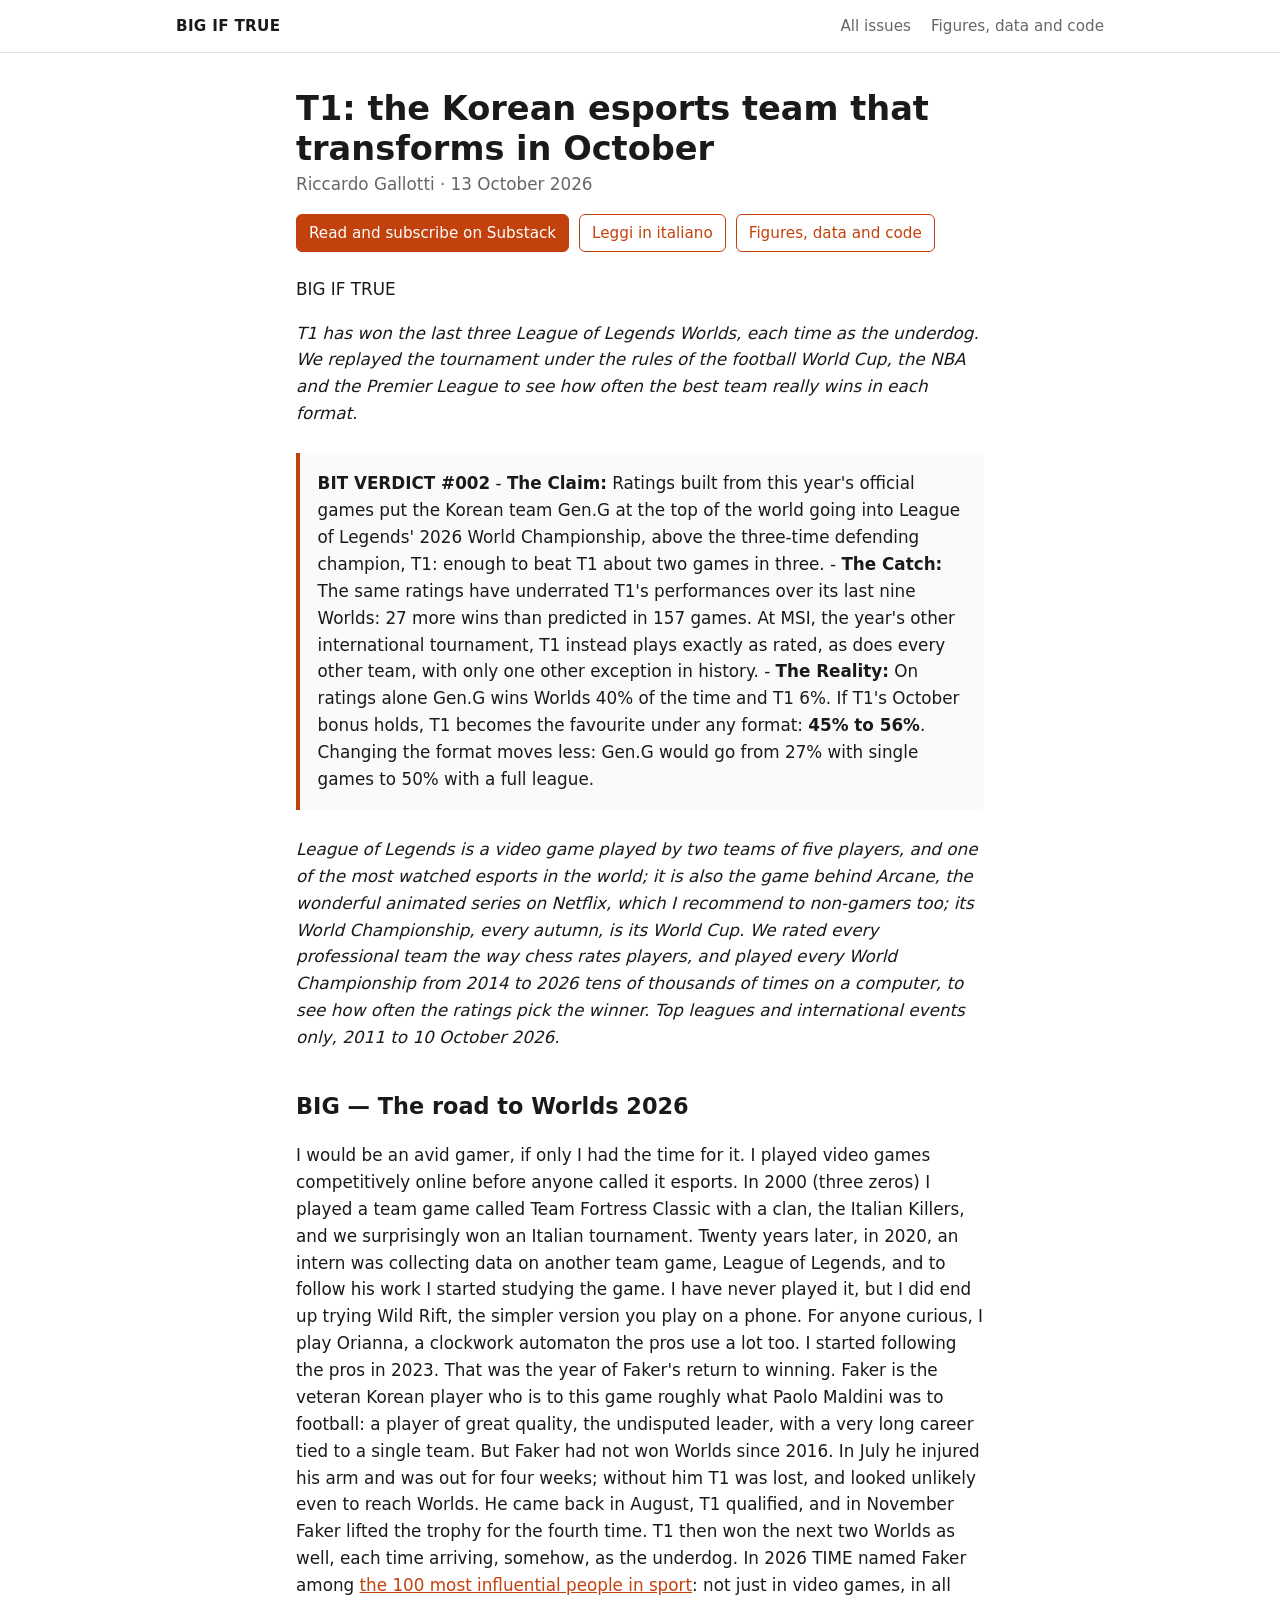
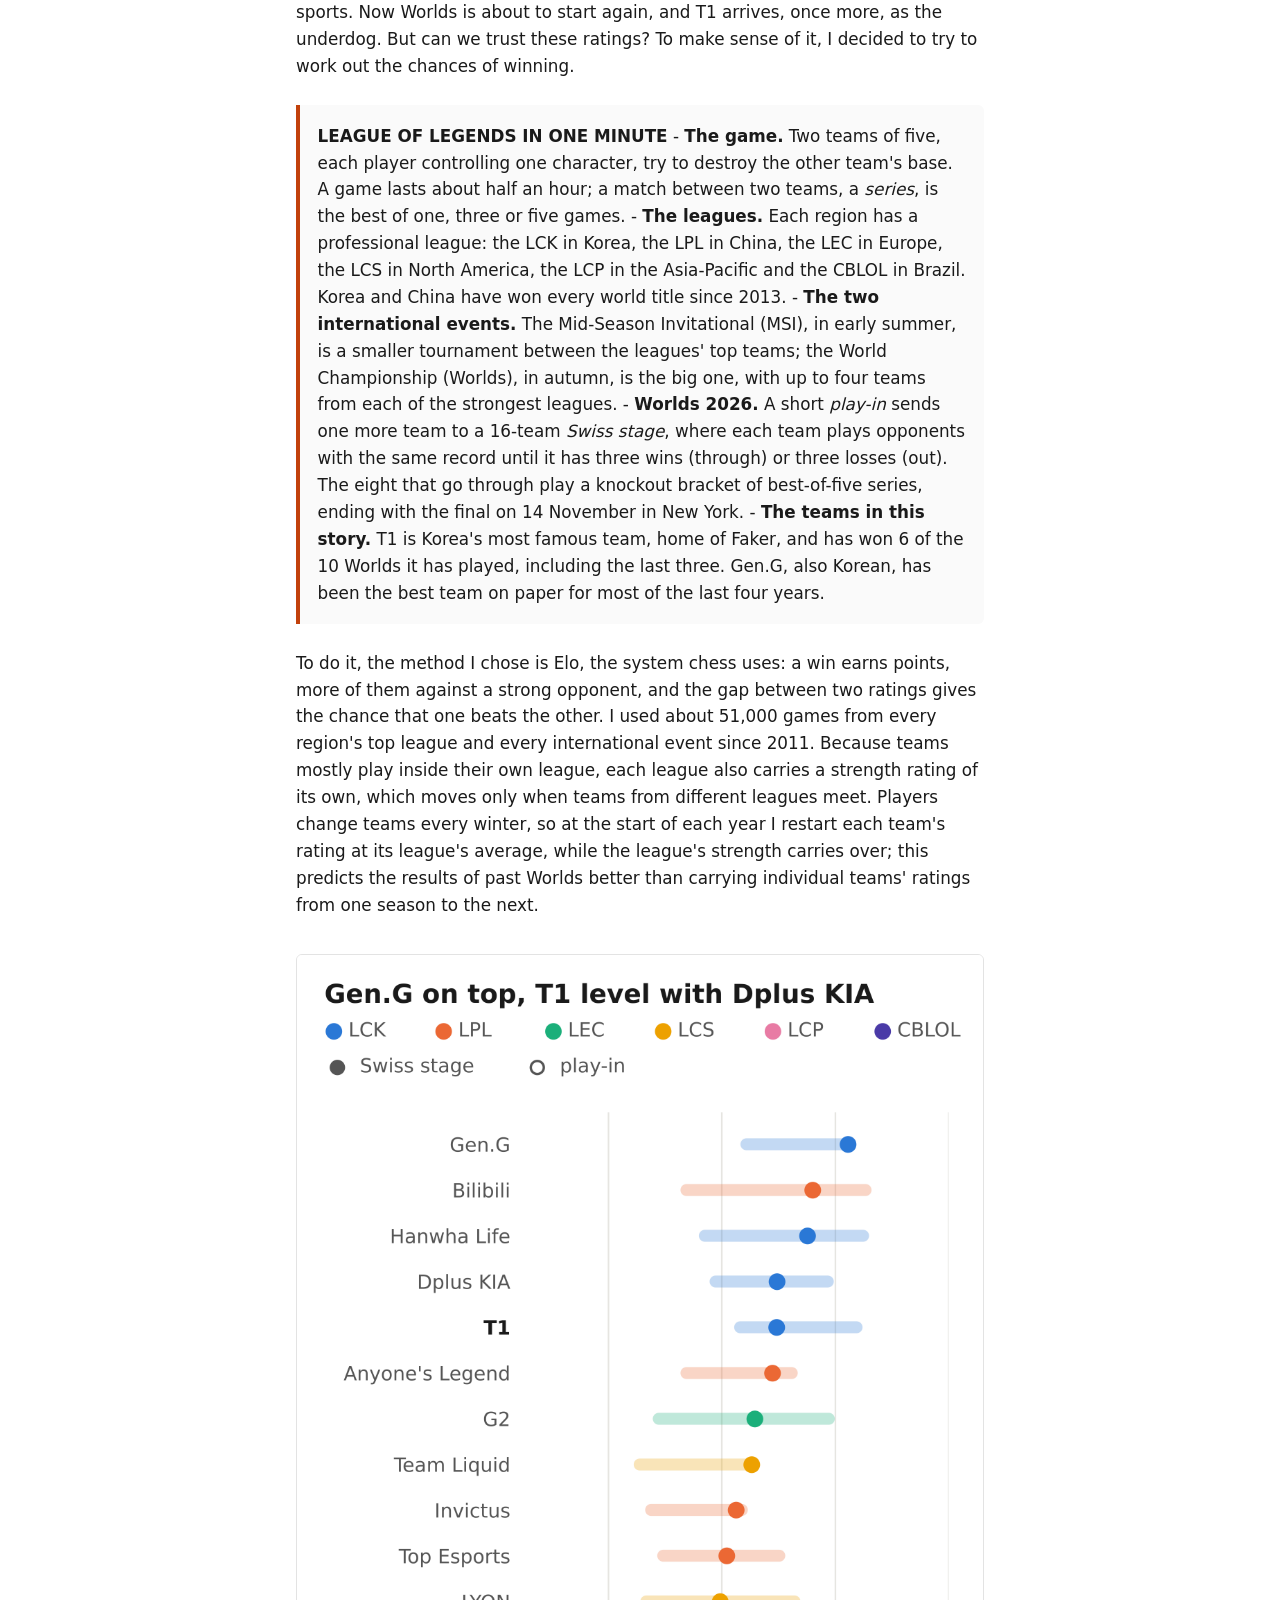
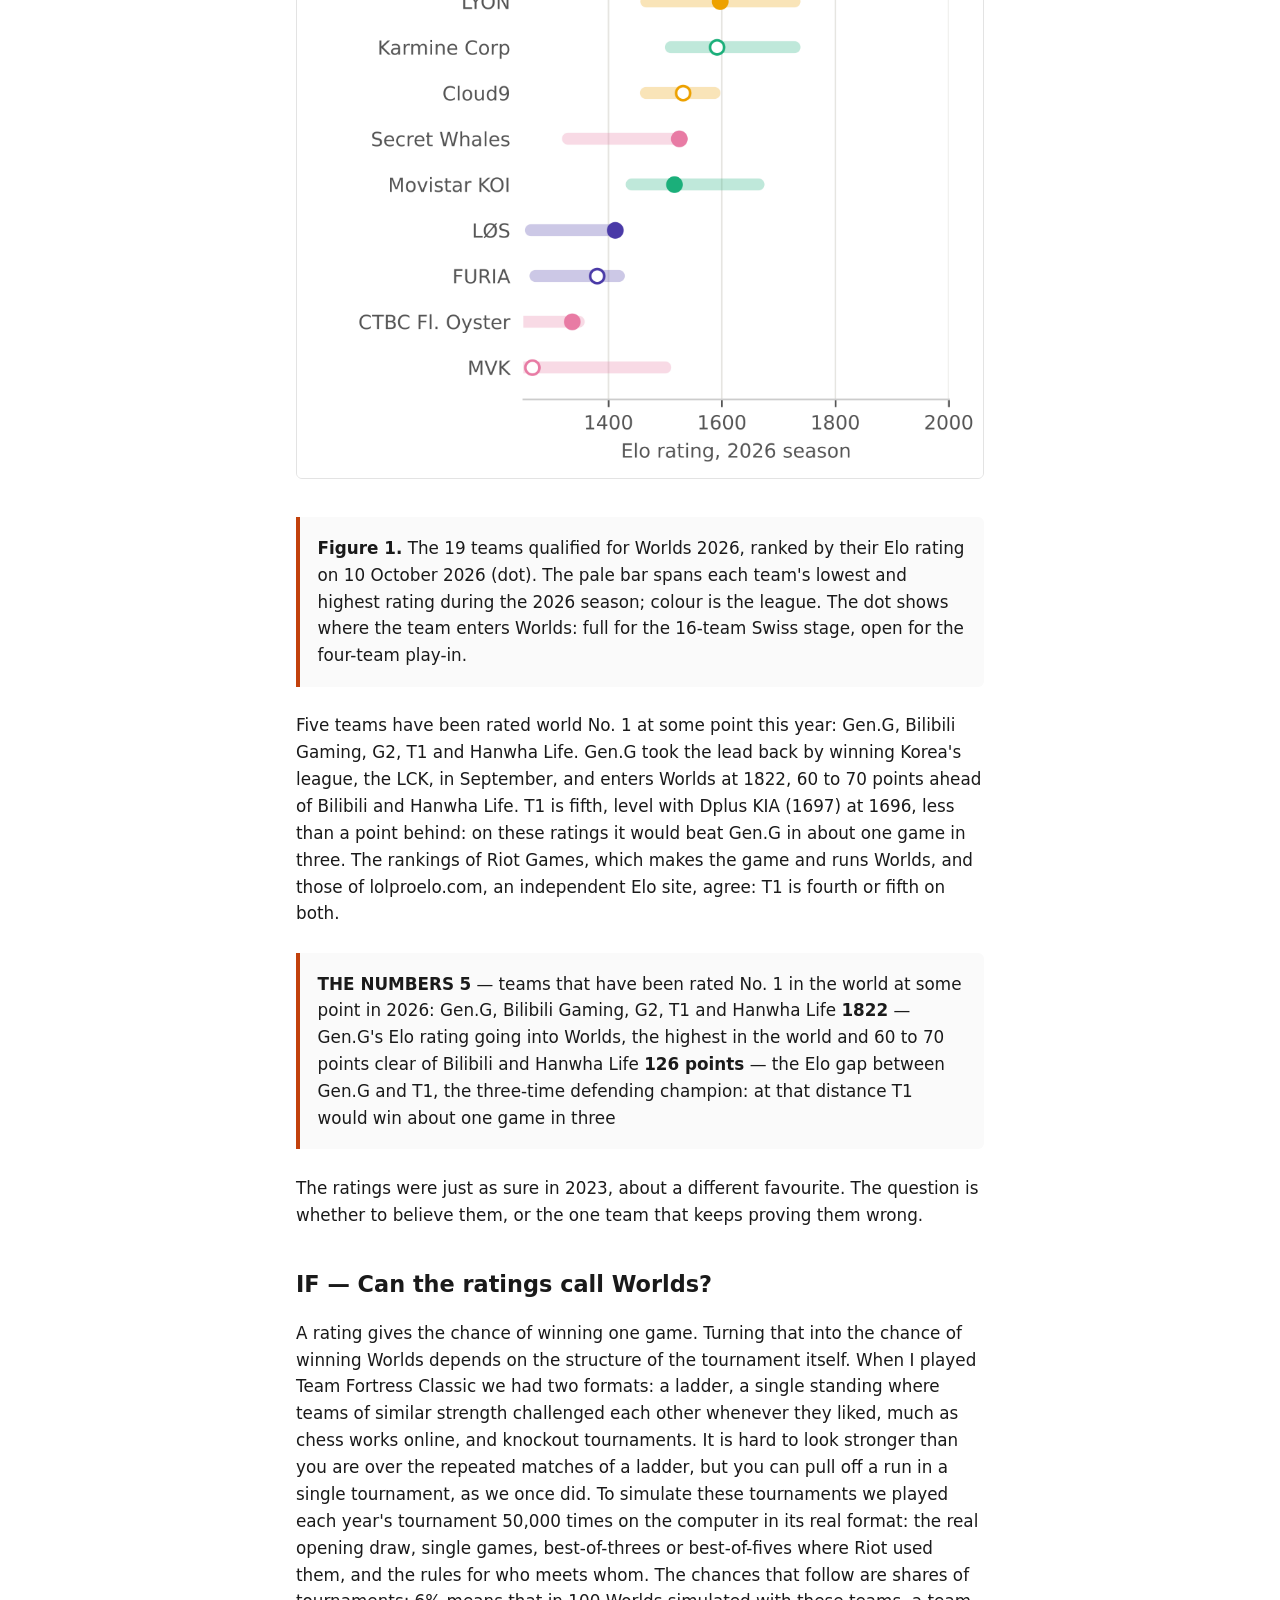
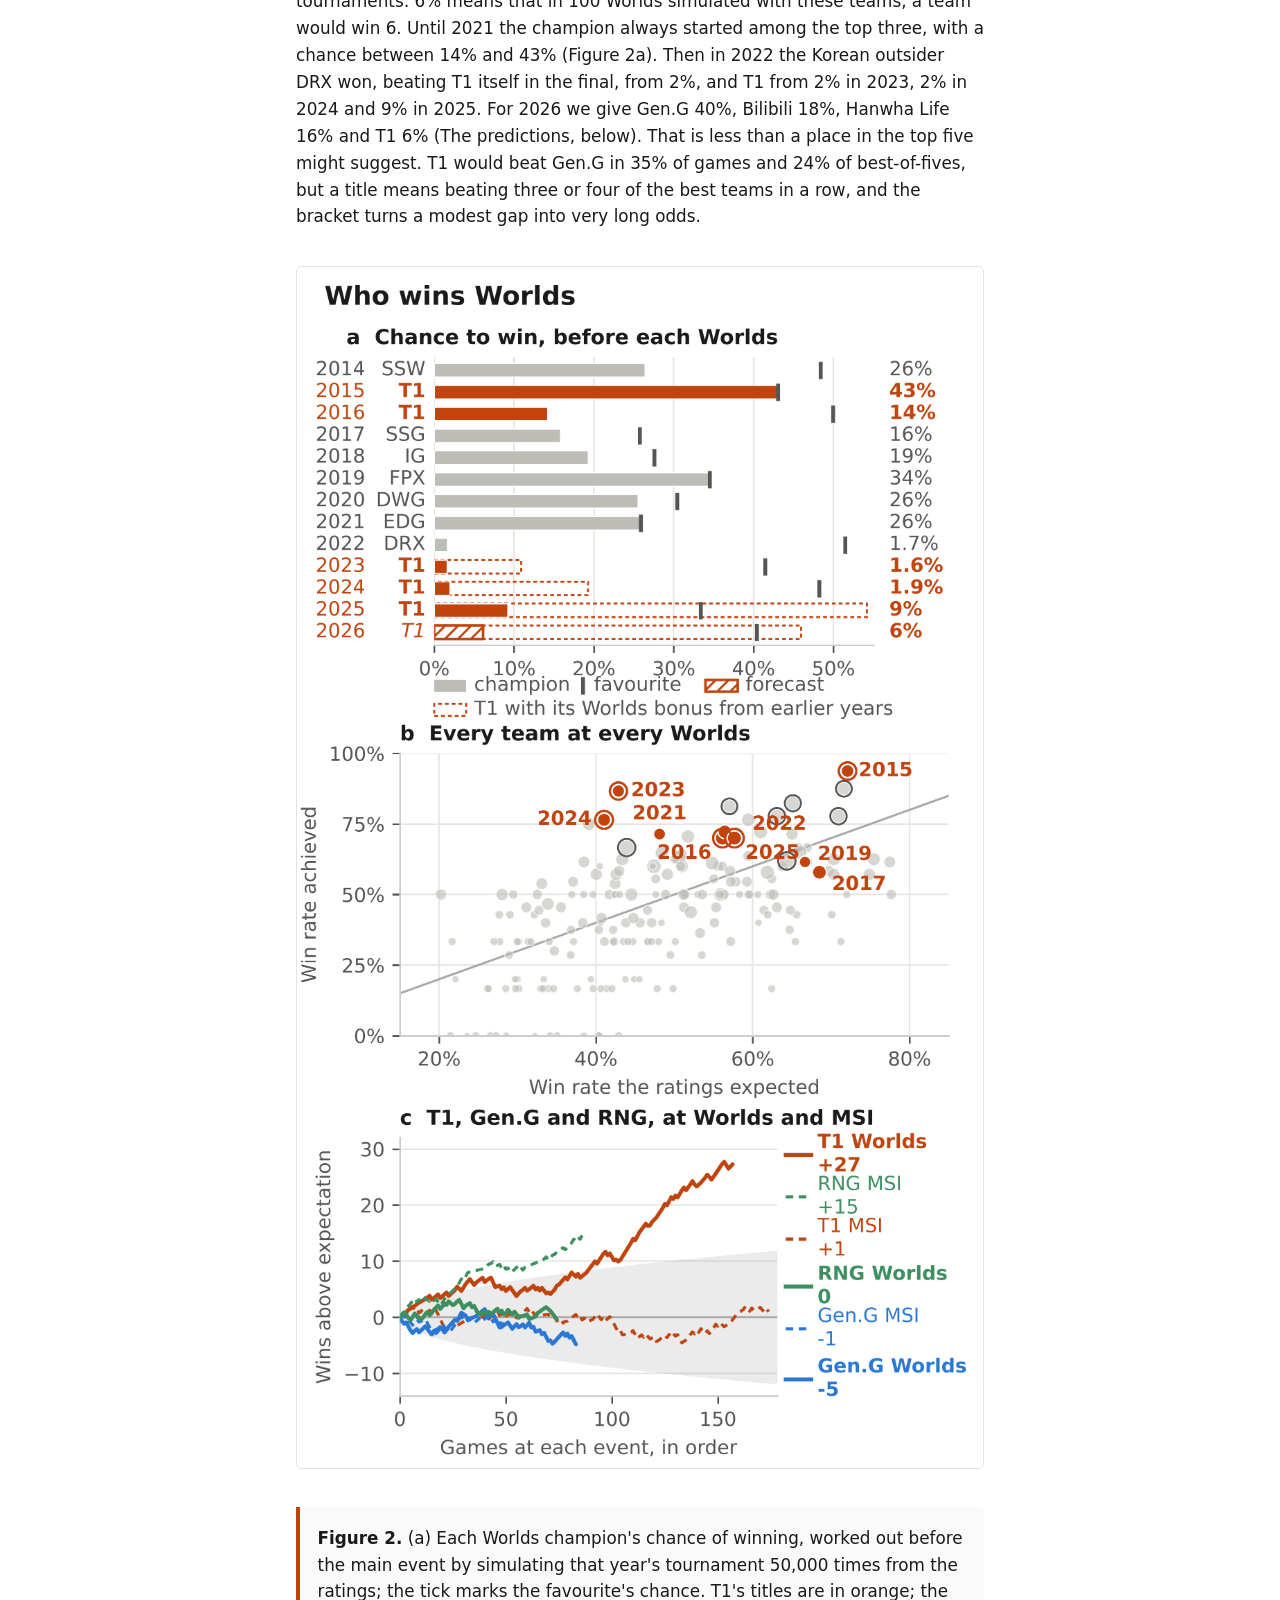
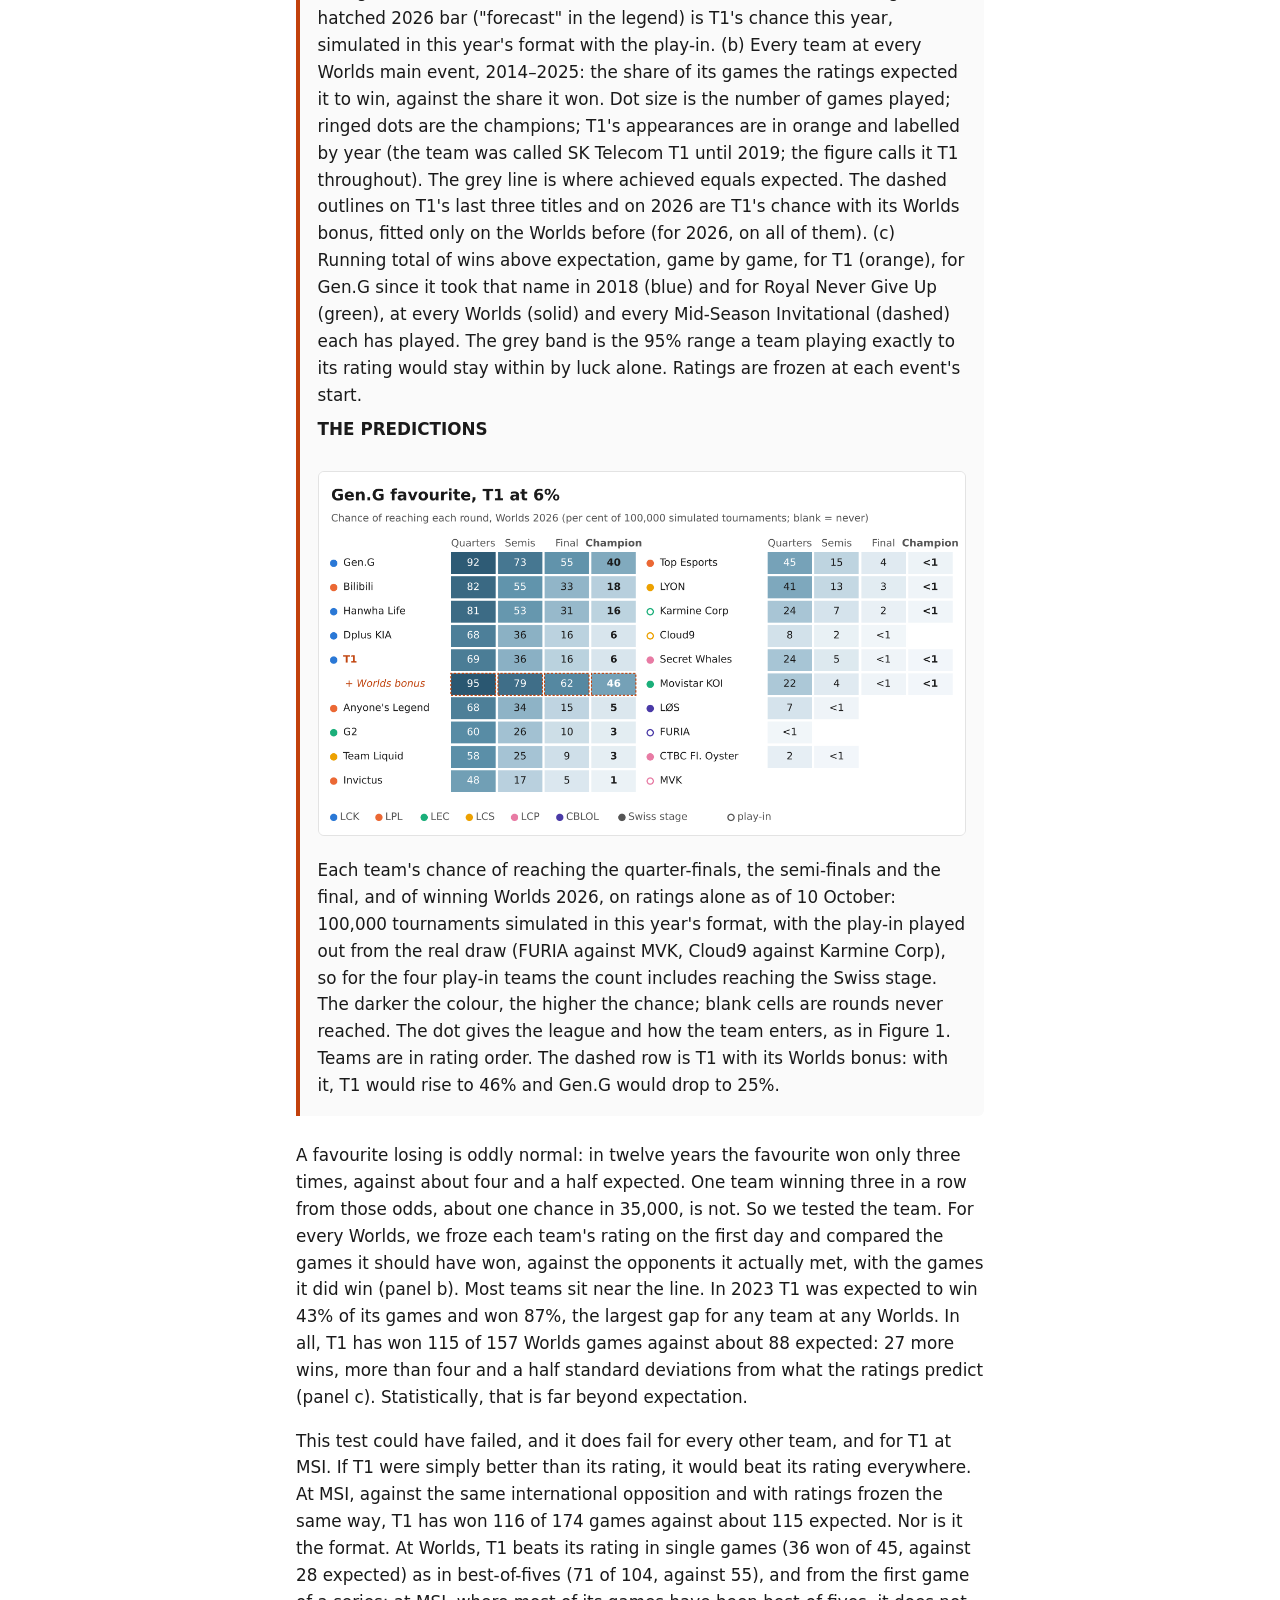
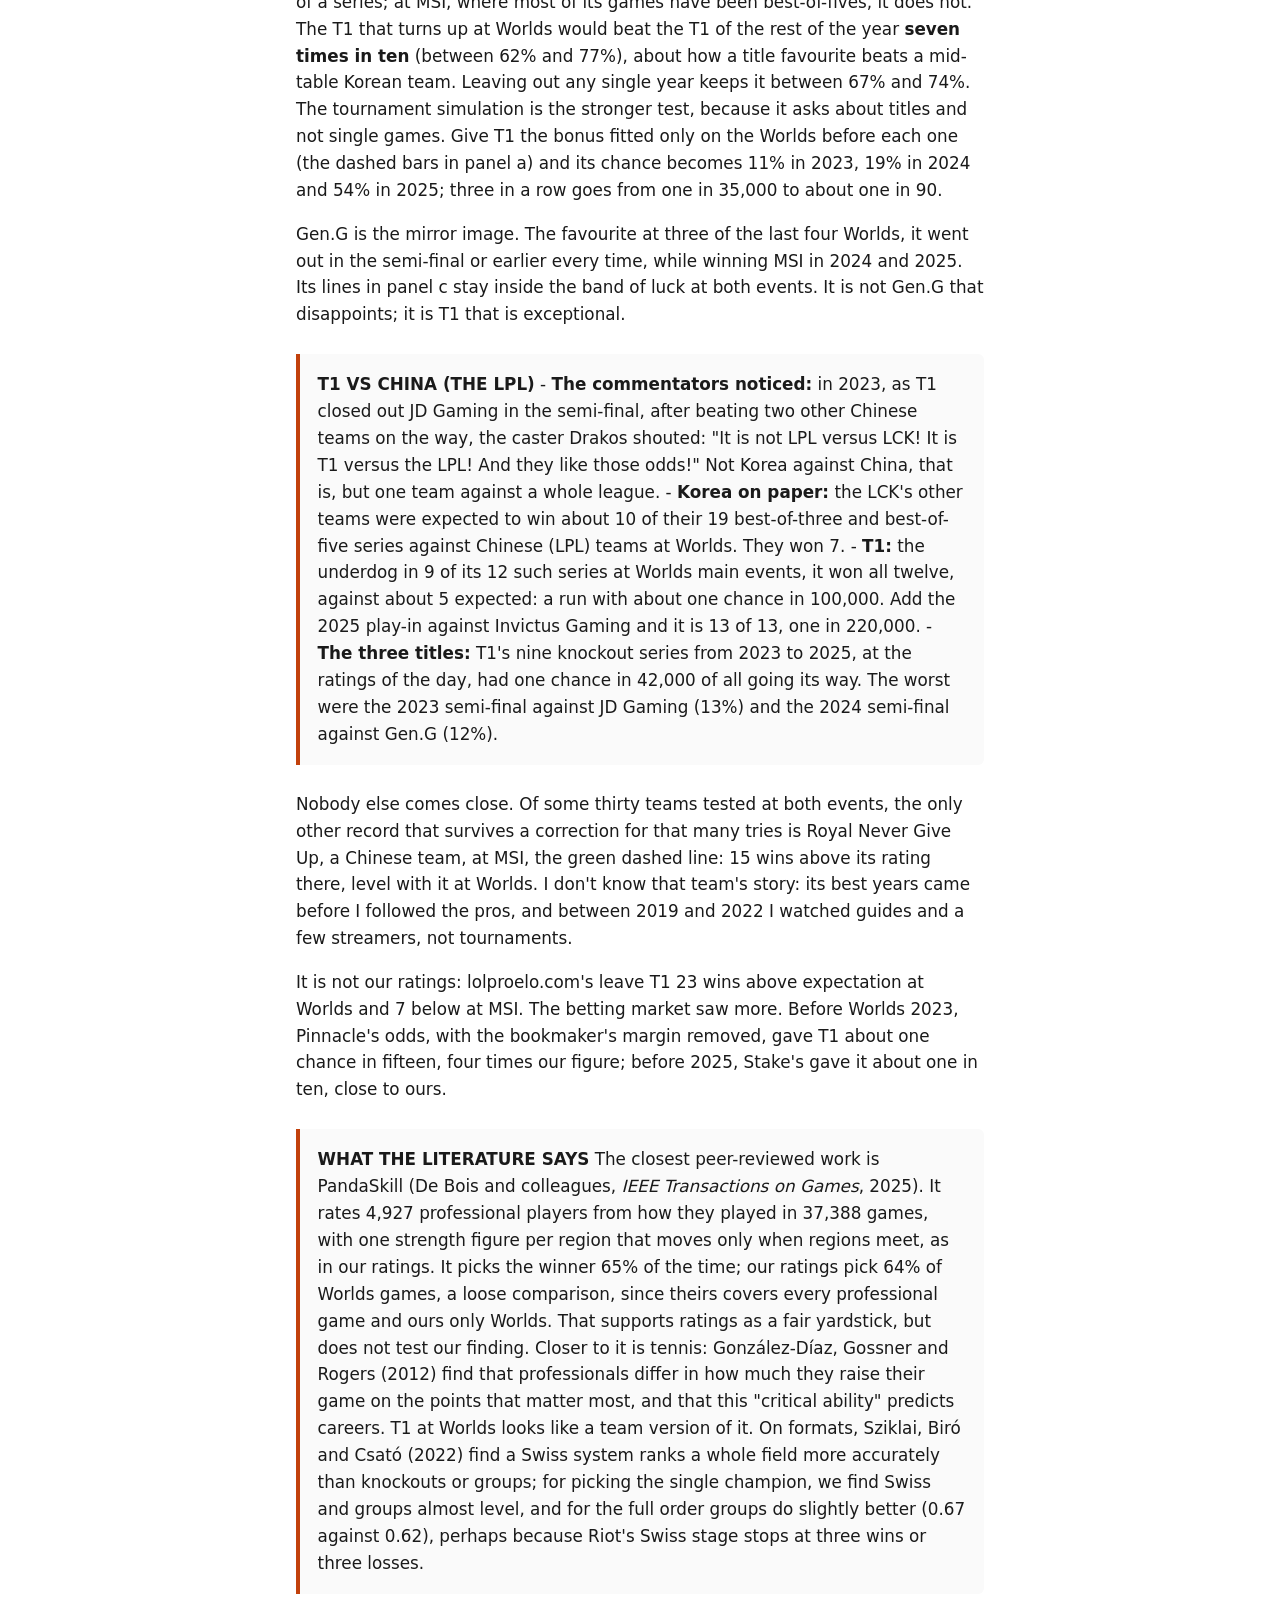
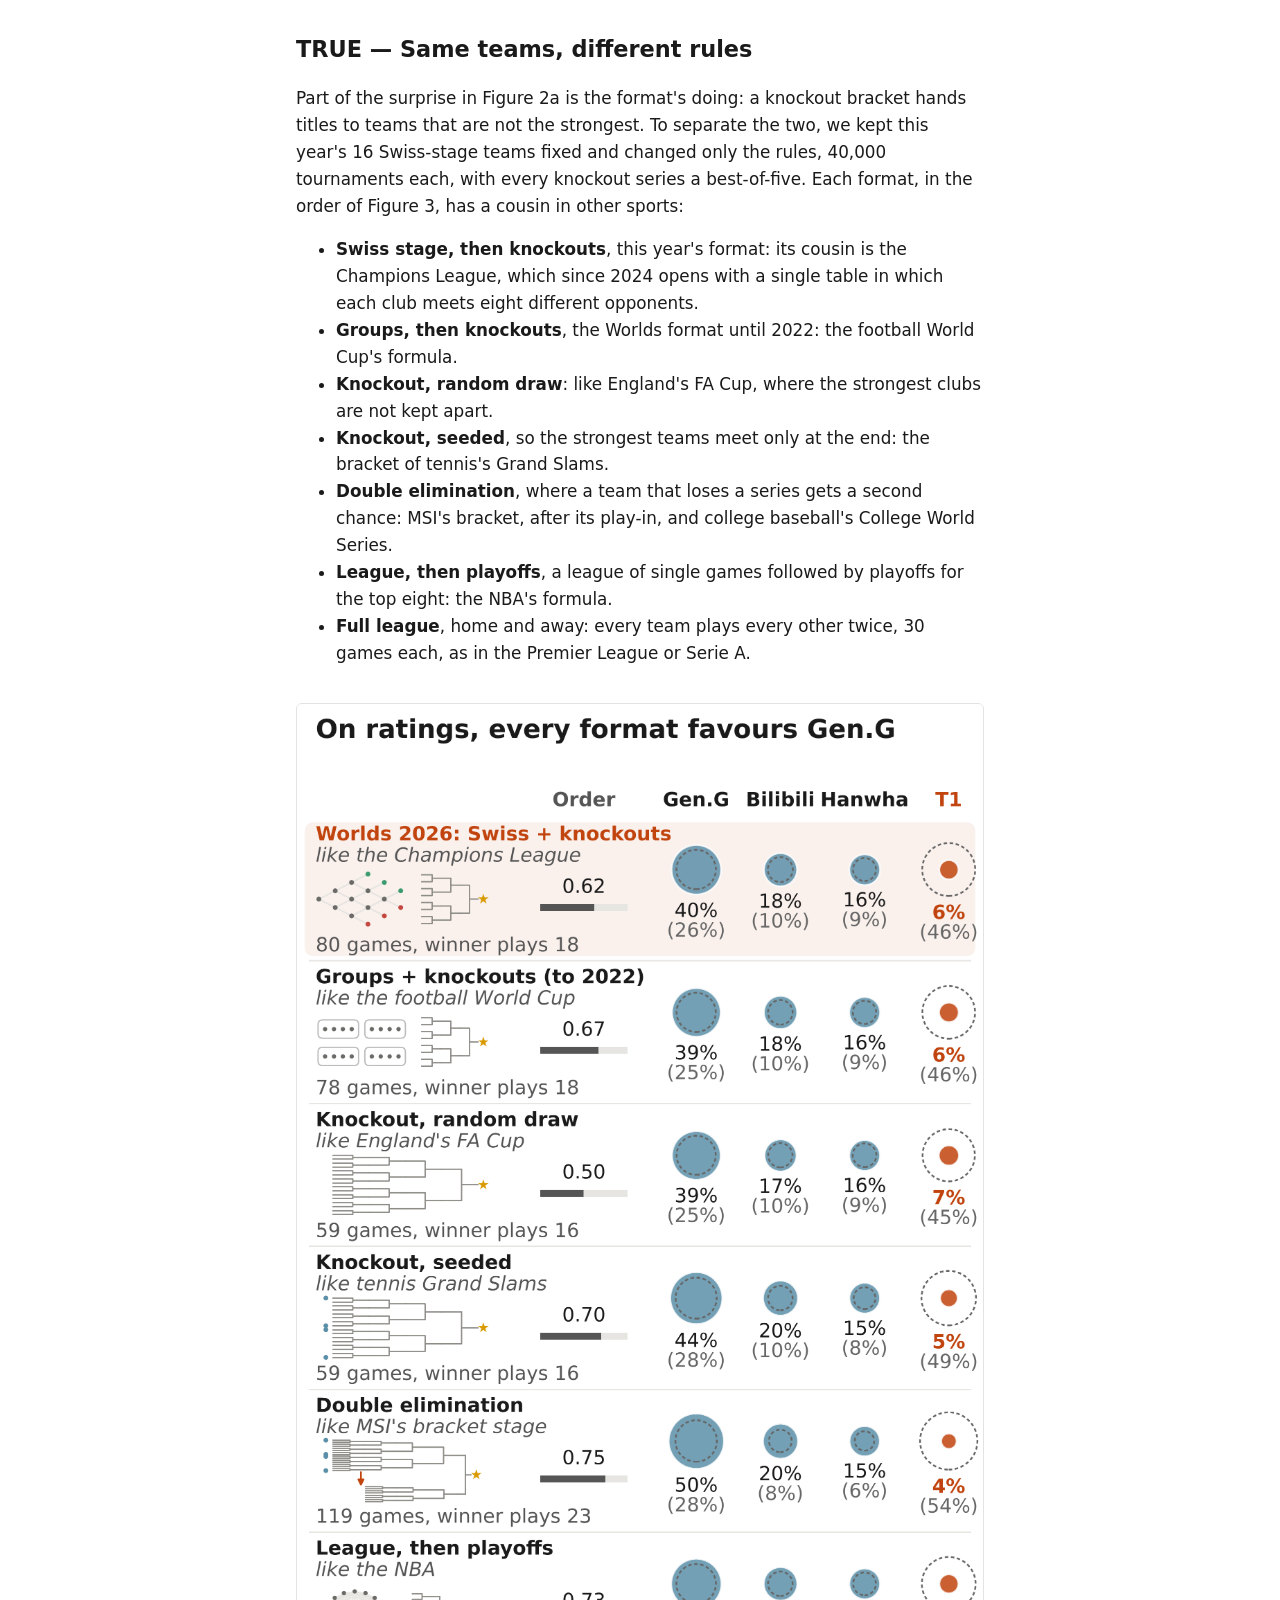
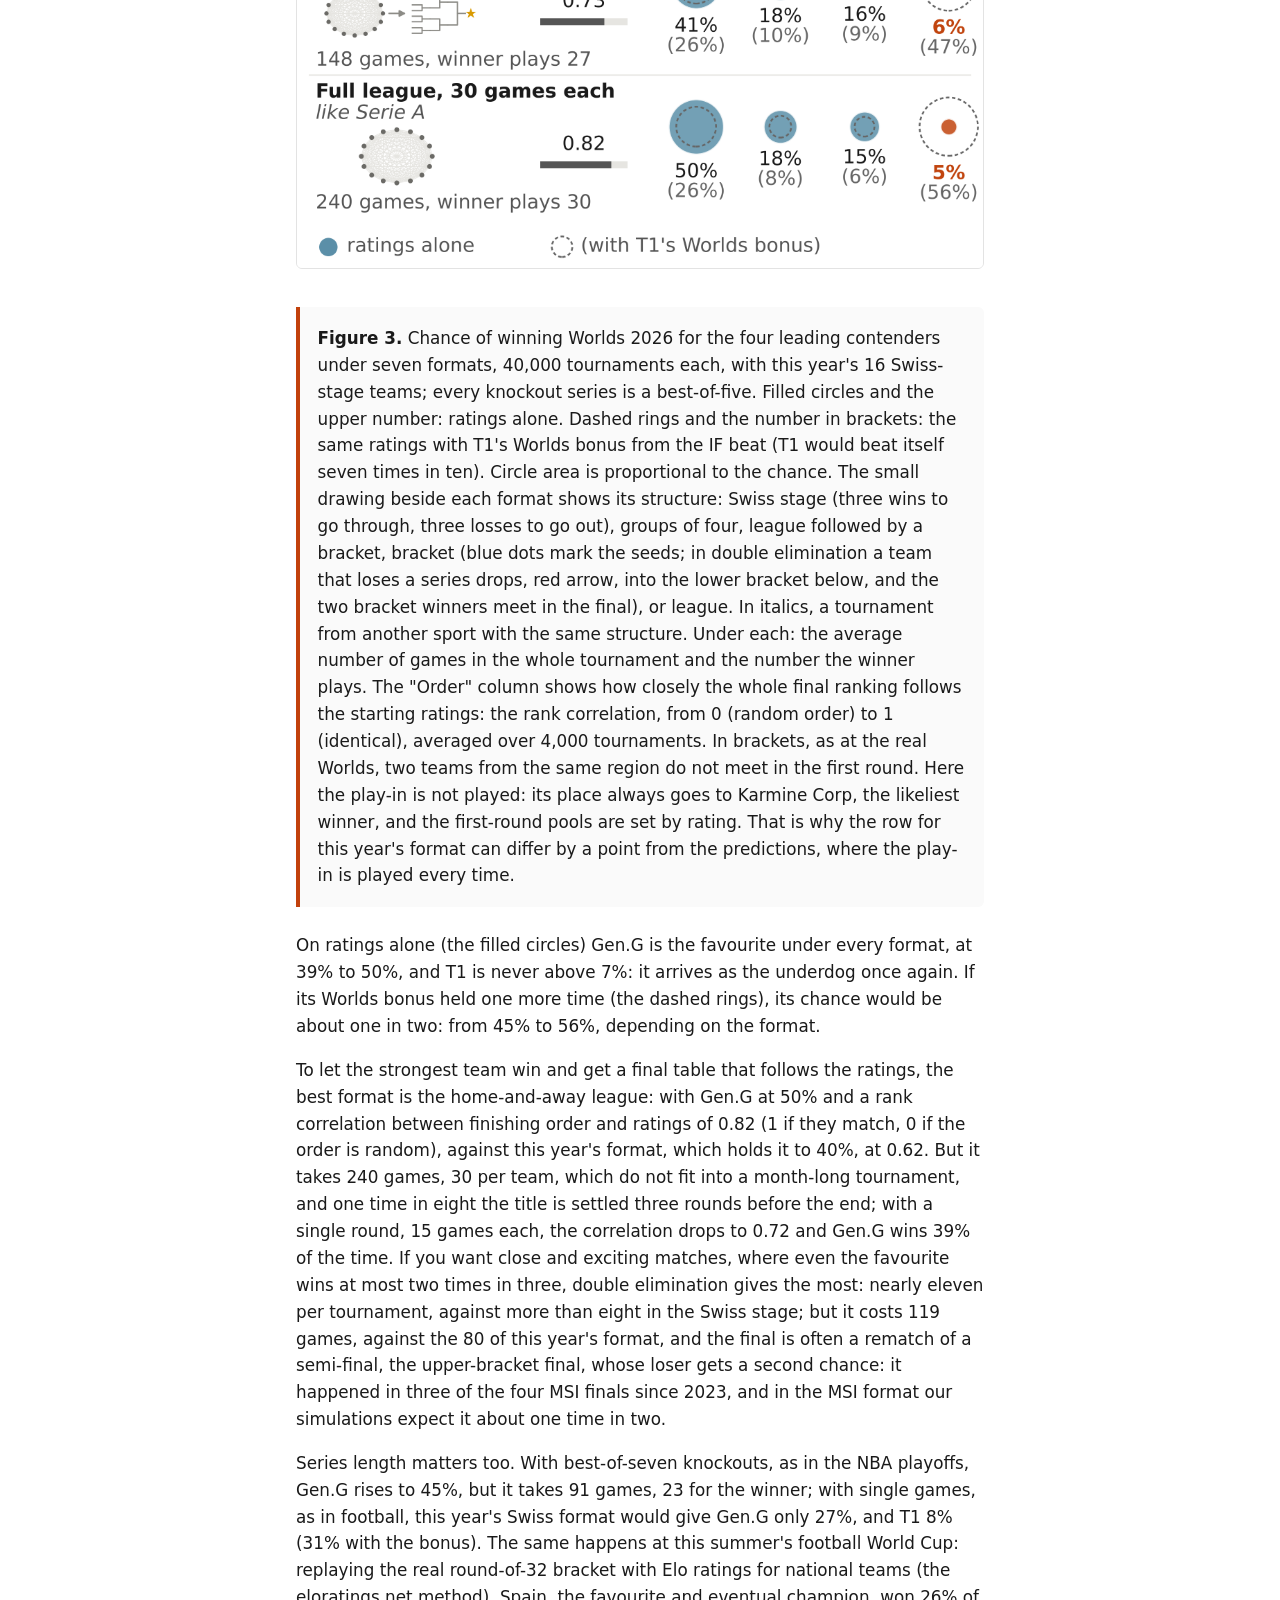
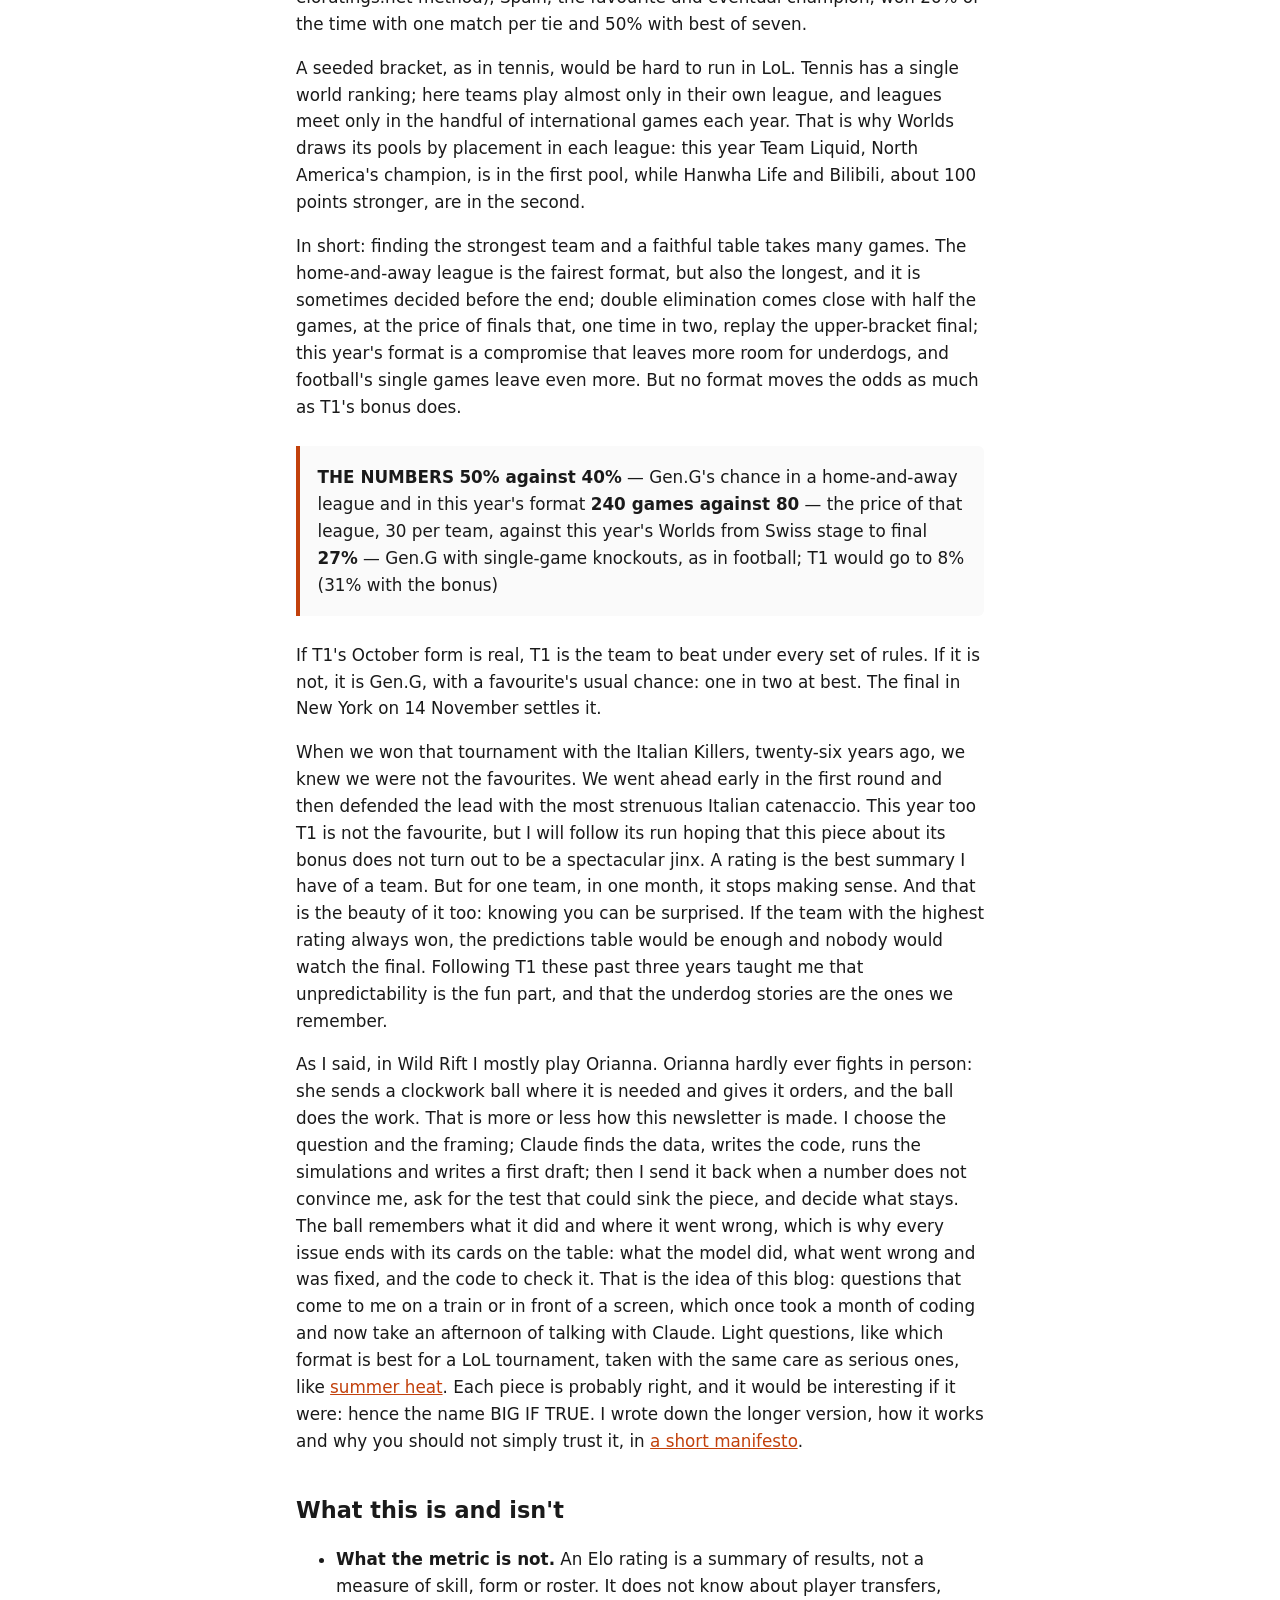
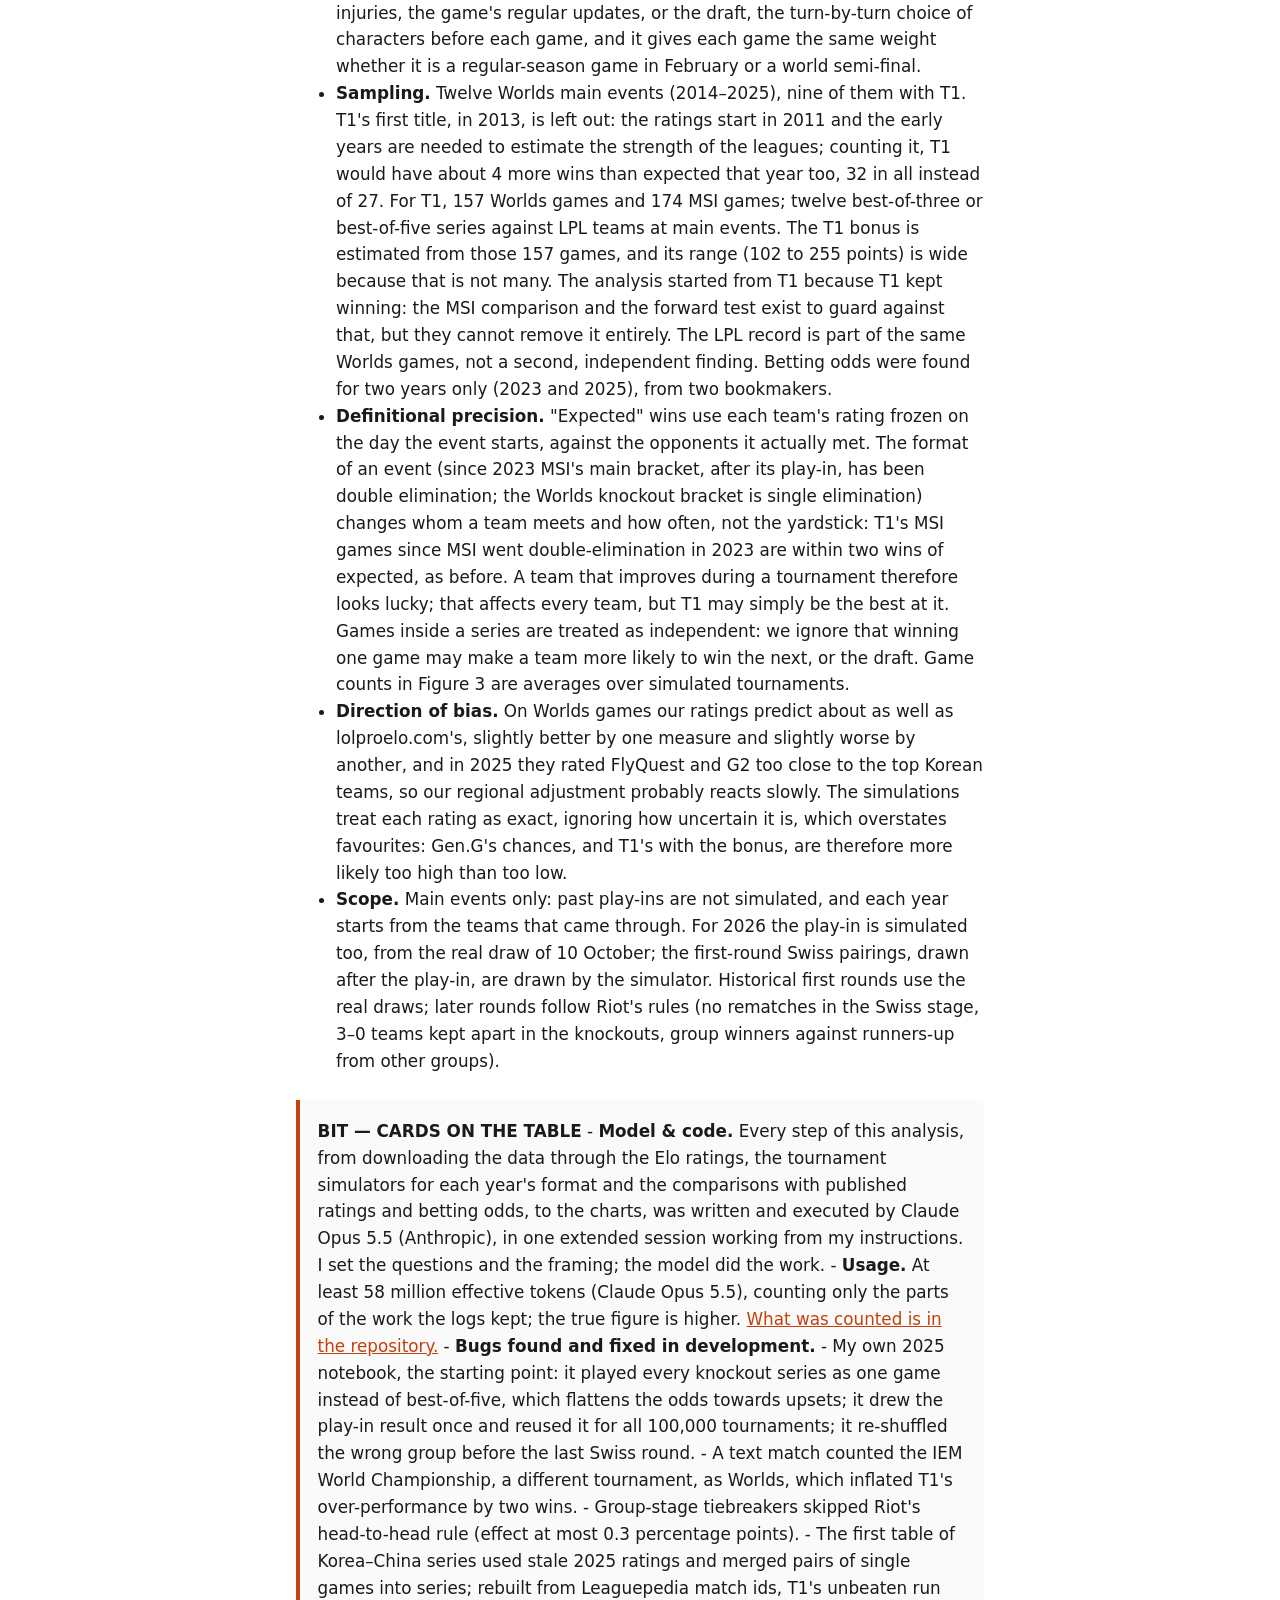
==== docs/article.html @ 5419ddc3 "BIT #002 worlds-t1: code, data, figures, texts, issue page and article pages, packaged for release A" ====
<!doctype html><html lang="en"><head><meta charset="utf-8"><meta name="viewport" content="width=device-width,initial-scale=1">
<title>T1: the Korean esports team that transforms in October | BIG IF TRUE</title><meta name="description" content="T1 has won the last three League of Legends Worlds, each time as the underdog. We replayed the tournament under the rules of the football World Cup, the NBA and the Premier League to see how often the">
<link rel="canonical" href="https://bigiftruebits.substack.com/p/worlds-t1">
<meta name="author" content="Riccardo Gallotti"><meta property="article:published_time" content="2026-10-13">
<meta property="og:type" content="article"><meta property="og:title" content="T1: the Korean esports team that transforms in October"><meta property="og:image" content="fig-002-preview.png">
<link rel="stylesheet" href="style.css"><style>
main.read{max-width:720px}
main.read p,main.read li{font-size:1.05rem}
main.read blockquote{margin:1.6rem 0;padding:.6rem 1.1rem;border-left:4px solid var(--acc);background:var(--card);border-radius:0 6px 6px 0}
main.read blockquote p{margin:.5rem 0}
main.read img{width:100%;height:auto;border:1px solid var(--line);border-radius:6px;margin:1.2rem 0 .3rem}
main.read hr{border:0;border-top:1px solid var(--line);margin:2rem 0}
.btns{display:flex;flex-wrap:wrap;gap:10px;margin:1rem 0 1.5rem}
.btns a{border:1px solid var(--acc);border-radius:6px;padding:6px 12px;text-decoration:none;font-size:.95rem}
.btns a.main{background:var(--acc);color:#fff}
.byline{color:var(--mut);font-size:.95rem;margin:-.4rem 0 .6rem}
</style></head><body>
<header><div class="wrap"><a class="brand" href="../">BIG IF TRUE</a><a href="../">All issues</a><a href="./">Figures, data and code</a></div></header>
<main class="wrap read">
<h1>T1: the Korean esports team that transforms in October</h1>
<p class="byline">Riccardo Gallotti · 13 October 2026</p>
<div class="btns"><a class="main" href="https://bigiftruebits.substack.com/p/worlds-t1">Read and subscribe on Substack</a><a href="articolo.html">Leggi in italiano</a><a href="./">Figures, data and code</a></div>
<!-- English edition, FINAL (12 Oct 2026, approved by Riccardo). Personal passages (opening anecdote, coda) are Riccardo's, translated from his Italian. Numbers: claude/bit-tbd-worlds-t1-key-numbers.md; check_numbers.py in the repository (46/46). Figures: English versions. -->

<p>BIG IF TRUE</p>
<p><em>T1 has won the last three League of Legends Worlds, each time as the underdog. We replayed the tournament under the rules of the football World Cup, the NBA and the Premier League to see how often the best team really wins in each format.</em></p>
<blockquote>
<p><strong>BIT VERDICT #002</strong>
- <strong>The Claim:</strong> Ratings built from this year's official games put the Korean team Gen.G at the top of the world going into League of Legends' 2026 World Championship, above the three-time defending champion, T1: enough to beat T1 about two games in three.
- <strong>The Catch:</strong> The same ratings have underrated T1's performances over its last nine Worlds: 27 more wins than predicted in 157 games. At MSI, the year's other international tournament, T1 instead plays exactly as rated, as does every other team, with only one other exception in history.
- <strong>The Reality:</strong> On ratings alone Gen.G wins Worlds 40% of the time and T1 6%. If T1's October bonus holds, T1 becomes the favourite under any format: <strong>45% to 56%</strong>. Changing the format moves less: Gen.G would go from 27% with single games to 50% with a full league.</p>
</blockquote>
<p><em>League of Legends is a video game played by two teams of five players, and one of the most watched esports in the world; it is also the game behind Arcane, the wonderful animated series on Netflix, which I recommend to non-gamers too; its World Championship, every autumn, is its World Cup. We rated every professional team the way chess rates players, and played every World Championship from 2014 to 2026 tens of thousands of times on a computer, to see how often the ratings pick the winner. Top leagues and international events only, 2011 to 10 October 2026.</em></p>
<h2>BIG — The road to Worlds 2026</h2>
<p>I would be an avid gamer, if only I had the time for it. I played video games competitively online before anyone called it esports. In 2000 (three zeros) I played a team game called Team Fortress Classic with a clan, the Italian Killers, and we surprisingly won an Italian tournament. Twenty years later, in 2020, an intern was collecting data on another team game, League of Legends, and to follow his work I started studying the game. I have never played it, but I did end up trying Wild Rift, the simpler version you play on a phone. For anyone curious, I play Orianna, a clockwork automaton the pros use a lot too. I started following the pros in 2023. That was the year of Faker's return to winning. Faker is the veteran Korean player who is to this game roughly what Paolo Maldini was to football: a player of great quality, the undisputed leader, with a very long career tied to a single team. But Faker had not won Worlds since 2016. In July he injured his arm and was out for four weeks; without him T1 was lost, and looked unlikely even to reach Worlds. He came back in August, T1 qualified, and in November Faker lifted the trophy for the fourth time. T1 then won the next two Worlds as well, each time arriving, somehow, as the underdog. In 2026 TIME named Faker among <a href="https://time.com/collection/time100-sports/2026/">the 100 most influential people in sport</a>: not just in video games, in all sports. Now Worlds is about to start again, and T1 arrives, once more, as the underdog. But can we trust these ratings? To make sense of it, I decided to try to work out the chances of winning.</p>
<blockquote>
<p><strong>LEAGUE OF LEGENDS IN ONE MINUTE</strong>
- <strong>The game.</strong> Two teams of five, each player controlling one character, try to destroy the other team's base. A game lasts about half an hour; a match between two teams, a <em>series</em>, is the best of one, three or five games.
- <strong>The leagues.</strong> Each region has a professional league: the LCK in Korea, the LPL in China, the LEC in Europe, the LCS in North America, the LCP in the Asia-Pacific and the CBLOL in Brazil. Korea and China have won every world title since 2013.
- <strong>The two international events.</strong> The Mid-Season Invitational (MSI), in early summer, is a smaller tournament between the leagues' top teams; the World Championship (Worlds), in autumn, is the big one, with up to four teams from each of the strongest leagues.
- <strong>Worlds 2026.</strong> A short <em>play-in</em> sends one more team to a 16-team <em>Swiss stage</em>, where each team plays opponents with the same record until it has three wins (through) or three losses (out). The eight that go through play a knockout bracket of best-of-five series, ending with the final on 14 November in New York.
- <strong>The teams in this story.</strong> T1 is Korea's most famous team, home of Faker, and has won 6 of the 10 Worlds it has played, including the last three. Gen.G, also Korean, has been the best team on paper for most of the last four years.</p>
</blockquote>
<p>To do it, the method I chose is Elo, the system chess uses: a win earns points, more of them against a strong opponent, and the gap between two ratings gives the chance that one beats the other. I used about 51,000 games from every region's top league and every international event since 2011. Because teams mostly play inside their own league, each league also carries a strength rating of its own, which moves only when teams from different leagues meet. Players change teams every winter, so at the start of each year I restart each team's rating at its league's average, while the league's strength carries over; this predicts the results of past Worlds better than carrying individual teams' ratings from one season to the next.</p>
<p><img alt="Figure 1" src="figures/fig-002-big-worlds-elo-2026.png" /></p>
<blockquote>
<p><strong>Figure 1.</strong> The 19 teams qualified for Worlds 2026, ranked by their Elo rating on 10 October 2026 (dot). The pale bar spans each team's lowest and highest rating during the 2026 season; colour is the league. The dot shows where the team enters Worlds: full for the 16-team Swiss stage, open for the four-team play-in.</p>
</blockquote>
<p>Five teams have been rated world No. 1 at some point this year: Gen.G, Bilibili Gaming, G2, T1 and Hanwha Life. Gen.G took the lead back by winning Korea's league, the LCK, in September, and enters Worlds at 1822, 60 to 70 points ahead of Bilibili and Hanwha Life. T1 is fifth, level with Dplus KIA (1697) at 1696, less than a point behind: on these ratings it would beat Gen.G in about one game in three. The rankings of Riot Games, which makes the game and runs Worlds, and those of lolproelo.com, an independent Elo site, agree: T1 is fourth or fifth on both.</p>
<blockquote>
<p><strong>THE NUMBERS</strong>
<strong>5</strong> — teams that have been rated No. 1 in the world at some point in 2026: Gen.G, Bilibili Gaming, G2, T1 and Hanwha Life
<strong>1822</strong> — Gen.G's Elo rating going into Worlds, the highest in the world and 60 to 70 points clear of Bilibili and Hanwha Life
<strong>126 points</strong> — the Elo gap between Gen.G and T1, the three-time defending champion: at that distance T1 would win about one game in three</p>
</blockquote>
<p>The ratings were just as sure in 2023, about a different favourite. The question is whether to believe them, or the one team that keeps proving them wrong.</p>
<h2>IF — Can the ratings call Worlds?</h2>
<p>A rating gives the chance of winning one game. Turning that into the chance of winning Worlds depends on the structure of the tournament itself. When I played Team Fortress Classic we had two formats: a ladder, a single standing where teams of similar strength challenged each other whenever they liked, much as chess works online, and knockout tournaments. It is hard to look stronger than you are over the repeated matches of a ladder, but you can pull off a run in a single tournament, as we once did. To simulate these tournaments we played each year's tournament 50,000 times on the computer in its real format: the real opening draw, single games, best-of-threes or best-of-fives where Riot used them, and the rules for who meets whom. The chances that follow are shares of tournaments: 6% means that in 100 Worlds simulated with these teams, a team would win 6. Until 2021 the champion always started among the top three, with a chance between 14% and 43% (Figure 2a). Then in 2022 the Korean outsider DRX won, beating T1 itself in the final, from 2%, and T1 from 2% in 2023, 2% in 2024 and 9% in 2025. For 2026 we give Gen.G 40%, Bilibili 18%, Hanwha Life 16% and T1 6% (The predictions, below). That is less than a place in the top five might suggest. T1 would beat Gen.G in 35% of games and 24% of best-of-fives, but a title means beating three or four of the best teams in a row, and the bracket turns a modest gap into very long odds.</p>
<p><img alt="Figure 2" src="figures/fig-002-if-worlds-t1.png" /></p>
<blockquote>
<p><strong>Figure 2.</strong> (a) Each Worlds champion's chance of winning, worked out before the main event by simulating that year's tournament 50,000 times from the ratings; the tick marks the favourite's chance. T1's titles are in orange; the hatched 2026 bar ("forecast" in the legend) is T1's chance this year, simulated in this year's format with the play-in. (b) Every team at every Worlds main event, 2014–2025: the share of its games the ratings expected it to win, against the share it won. Dot size is the number of games played; ringed dots are the champions; T1's appearances are in orange and labelled by year (the team was called SK Telecom T1 until 2019; the figure calls it T1 throughout). The grey line is where achieved equals expected. The dashed outlines on T1's last three titles and on 2026 are T1's chance with its Worlds bonus, fitted only on the Worlds before (for 2026, on all of them). (c) Running total of wins above expectation, game by game, for T1 (orange), for Gen.G since it took that name in 2018 (blue) and for Royal Never Give Up (green), at every Worlds (solid) and every Mid-Season Invitational (dashed) each has played. The grey band is the 95% range a team playing exactly to its rating would stay within by luck alone. Ratings are frozen at each event's start.</p>
<p><strong>THE PREDICTIONS</strong></p>
<p><img alt="The predictions" src="figures/fig-002-odds-2026.png" /></p>
<p>Each team's chance of reaching the quarter-finals, the semi-finals and the final, and of winning Worlds 2026, on ratings alone as of 10 October: 100,000 tournaments simulated in this year's format, with the play-in played out from the real draw (FURIA against MVK, Cloud9 against Karmine Corp), so for the four play-in teams the count includes reaching the Swiss stage. The darker the colour, the higher the chance; blank cells are rounds never reached. The dot gives the league and how the team enters, as in Figure 1. Teams are in rating order. The dashed row is T1 with its Worlds bonus: with it, T1 would rise to 46% and Gen.G would drop to 25%.</p>
</blockquote>
<p>A favourite losing is oddly normal: in twelve years the favourite won only three times, against about four and a half expected. One team winning three in a row from those odds, about one chance in 35,000, is not. So we tested the team. For every Worlds, we froze each team's rating on the first day and compared the games it should have won, against the opponents it actually met, with the games it did win (panel b). Most teams sit near the line. In 2023 T1 was expected to win 43% of its games and won 87%, the largest gap for any team at any Worlds. In all, T1 has won 115 of 157 Worlds games against about 88 expected: 27 more wins, more than four and a half standard deviations from what the ratings predict (panel c). Statistically, that is far beyond expectation.</p>
<p>This test could have failed, and it does fail for every other team, and for T1 at MSI. If T1 were simply better than its rating, it would beat its rating everywhere. At MSI, against the same international opposition and with ratings frozen the same way, T1 has won 116 of 174 games against about 115 expected. Nor is it the format. At Worlds, T1 beats its rating in single games (36 won of 45, against 28 expected) as in best-of-fives (71 of 104, against 55), and from the first game of a series; at MSI, where most of its games have been best-of-fives, it does not. The T1 that turns up at Worlds would beat the T1 of the rest of the year <strong>seven times in ten</strong> (between 62% and 77%), about how a title favourite beats a mid-table Korean team. Leaving out any single year keeps it between 67% and 74%. The tournament simulation is the stronger test, because it asks about titles and not single games. Give T1 the bonus fitted only on the Worlds before each one (the dashed bars in panel a) and its chance becomes 11% in 2023, 19% in 2024 and 54% in 2025; three in a row goes from one in 35,000 to about one in 90.</p>
<p>Gen.G is the mirror image. The favourite at three of the last four Worlds, it went out in the semi-final or earlier every time, while winning MSI in 2024 and 2025. Its lines in panel c stay inside the band of luck at both events. It is not Gen.G that disappoints; it is T1 that is exceptional.</p>
<blockquote>
<p><strong>T1 VS CHINA (THE LPL)</strong>
- <strong>The commentators noticed:</strong> in 2023, as T1 closed out JD Gaming in the semi-final, after beating two other Chinese teams on the way, the caster Drakos shouted: "It is not LPL versus LCK! It is T1 versus the LPL! And they like those odds!" Not Korea against China, that is, but one team against a whole league.
- <strong>Korea on paper:</strong> the LCK's other teams were expected to win about 10 of their 19 best-of-three and best-of-five series against Chinese (LPL) teams at Worlds. They won 7.
- <strong>T1:</strong> the underdog in 9 of its 12 such series at Worlds main events, it won all twelve, against about 5 expected: a run with about one chance in 100,000. Add the 2025 play-in against Invictus Gaming and it is 13 of 13, one in 220,000.
- <strong>The three titles:</strong> T1's nine knockout series from 2023 to 2025, at the ratings of the day, had one chance in 42,000 of all going its way. The worst were the 2023 semi-final against JD Gaming (13%) and the 2024 semi-final against Gen.G (12%).</p>
</blockquote>
<p>Nobody else comes close. Of some thirty teams tested at both events, the only other record that survives a correction for that many tries is Royal Never Give Up, a Chinese team, at MSI, the green dashed line: 15 wins above its rating there, level with it at Worlds. I don't know that team's story: its best years came before I followed the pros, and between 2019 and 2022 I watched guides and a few streamers, not tournaments.</p>
<p>It is not our ratings: lolproelo.com's leave T1 23 wins above expectation at Worlds and 7 below at MSI. The betting market saw more. Before Worlds 2023, Pinnacle's odds, with the bookmaker's margin removed, gave T1 about one chance in fifteen, four times our figure; before 2025, Stake's gave it about one in ten, close to ours.</p>
<blockquote>
<p><strong>WHAT THE LITERATURE SAYS</strong>
The closest peer-reviewed work is PandaSkill (De Bois and colleagues, <em>IEEE Transactions on Games</em>, 2025). It rates 4,927 professional players from how they played in 37,388 games, with one strength figure per region that moves only when regions meet, as in our ratings. It picks the winner 65% of the time; our ratings pick 64% of Worlds games, a loose comparison, since theirs covers every professional game and ours only Worlds. That supports ratings as a fair yardstick, but does not test our finding. Closer to it is tennis: González-Díaz, Gossner and Rogers (2012) find that professionals differ in how much they raise their game on the points that matter most, and that this "critical ability" predicts careers. T1 at Worlds looks like a team version of it. On formats, Sziklai, Biró and Csató (2022) find a Swiss system ranks a whole field more accurately than knockouts or groups; for picking the single champion, we find Swiss and groups almost level, and for the full order groups do slightly better (0.67 against 0.62), perhaps because Riot's Swiss stage stops at three wins or three losses.</p>
</blockquote>
<h2>TRUE — Same teams, different rules</h2>
<p>Part of the surprise in Figure 2a is the format's doing: a knockout bracket hands titles to teams that are not the strongest. To separate the two, we kept this year's 16 Swiss-stage teams fixed and changed only the rules, 40,000 tournaments each, with every knockout series a best-of-five. Each format, in the order of Figure 3, has a cousin in other sports:</p>
<ul>
<li><strong>Swiss stage, then knockouts</strong>, this year's format: its cousin is the Champions League, which since 2024 opens with a single table in which each club meets eight different opponents.</li>
<li><strong>Groups, then knockouts</strong>, the Worlds format until 2022: the football World Cup's formula.</li>
<li><strong>Knockout, random draw</strong>: like England's FA Cup, where the strongest clubs are not kept apart.</li>
<li><strong>Knockout, seeded</strong>, so the strongest teams meet only at the end: the bracket of tennis's Grand Slams.</li>
<li><strong>Double elimination</strong>, where a team that loses a series gets a second chance: MSI's bracket, after its play-in, and college baseball's College World Series.</li>
<li><strong>League, then playoffs</strong>, a league of single games followed by playoffs for the top eight: the NBA's formula.</li>
<li><strong>Full league</strong>, home and away: every team plays every other twice, 30 games each, as in the Premier League or Serie A.</li>
</ul>
<p><img alt="Figure 3" src="figures/fig-002-true-formats.png" /></p>
<blockquote>
<p><strong>Figure 3.</strong> Chance of winning Worlds 2026 for the four leading contenders under seven formats, 40,000 tournaments each, with this year's 16 Swiss-stage teams; every knockout series is a best-of-five. Filled circles and the upper number: ratings alone. Dashed rings and the number in brackets: the same ratings with T1's Worlds bonus from the IF beat (T1 would beat itself seven times in ten). Circle area is proportional to the chance. The small drawing beside each format shows its structure: Swiss stage (three wins to go through, three losses to go out), groups of four, league followed by a bracket, bracket (blue dots mark the seeds; in double elimination a team that loses a series drops, red arrow, into the lower bracket below, and the two bracket winners meet in the final), or league. In italics, a tournament from another sport with the same structure. Under each: the average number of games in the whole tournament and the number the winner plays. The "Order" column shows how closely the whole final ranking follows the starting ratings: the rank correlation, from 0 (random order) to 1 (identical), averaged over 4,000 tournaments. In brackets, as at the real Worlds, two teams from the same region do not meet in the first round. Here the play-in is not played: its place always goes to Karmine Corp, the likeliest winner, and the first-round pools are set by rating. That is why the row for this year's format can differ by a point from the predictions, where the play-in is played every time.</p>
</blockquote>
<p>On ratings alone (the filled circles) Gen.G is the favourite under every format, at 39% to 50%, and T1 is never above 7%: it arrives as the underdog once again. If its Worlds bonus held one more time (the dashed rings), its chance would be about one in two: from 45% to 56%, depending on the format.</p>
<p>To let the strongest team win and get a final table that follows the ratings, the best format is the home-and-away league: with Gen.G at 50% and a rank correlation between finishing order and ratings of 0.82 (1 if they match, 0 if the order is random), against this year's format, which holds it to 40%, at 0.62. But it takes 240 games, 30 per team, which do not fit into a month-long tournament, and one time in eight the title is settled three rounds before the end; with a single round, 15 games each, the correlation drops to 0.72 and Gen.G wins 39% of the time. If you want close and exciting matches, where even the favourite wins at most two times in three, double elimination gives the most: nearly eleven per tournament, against more than eight in the Swiss stage; but it costs 119 games, against the 80 of this year's format, and the final is often a rematch of a semi-final, the upper-bracket final, whose loser gets a second chance: it happened in three of the four MSI finals since 2023, and in the MSI format our simulations expect it about one time in two.</p>
<p>Series length matters too. With best-of-seven knockouts, as in the NBA playoffs, Gen.G rises to 45%, but it takes 91 games, 23 for the winner; with single games, as in football, this year's Swiss format would give Gen.G only 27%, and T1 8% (31% with the bonus). The same happens at this summer's football World Cup: replaying the real round-of-32 bracket with Elo ratings for national teams (the eloratings.net method), Spain, the favourite and eventual champion, won 26% of the time with one match per tie and 50% with best of seven.</p>
<p>A seeded bracket, as in tennis, would be hard to run in LoL. Tennis has a single world ranking; here teams play almost only in their own league, and leagues meet only in the handful of international games each year. That is why Worlds draws its pools by placement in each league: this year Team Liquid, North America's champion, is in the first pool, while Hanwha Life and Bilibili, about 100 points stronger, are in the second.</p>
<p>In short: finding the strongest team and a faithful table takes many games. The home-and-away league is the fairest format, but also the longest, and it is sometimes decided before the end; double elimination comes close with half the games, at the price of finals that, one time in two, replay the upper-bracket final; this year's format is a compromise that leaves more room for underdogs, and football's single games leave even more. But no format moves the odds as much as T1's bonus does.</p>
<blockquote>
<p><strong>THE NUMBERS</strong>
<strong>50% against 40%</strong> — Gen.G's chance in a home-and-away league and in this year's format
<strong>240 games against 80</strong> — the price of that league, 30 per team, against this year's Worlds from Swiss stage to final
<strong>27%</strong> — Gen.G with single-game knockouts, as in football; T1 would go to 8% (31% with the bonus)</p>
</blockquote>
<p>If T1's October form is real, T1 is the team to beat under every set of rules. If it is not, it is Gen.G, with a favourite's usual chance: one in two at best. The final in New York on 14 November settles it.</p>
<p>When we won that tournament with the Italian Killers, twenty-six years ago, we knew we were not the favourites. We went ahead early in the first round and then defended the lead with the most strenuous Italian catenaccio. This year too T1 is not the favourite, but I will follow its run hoping that this piece about its bonus does not turn out to be a spectacular jinx. A rating is the best summary I have of a team. But for one team, in one month, it stops making sense. And that is the beauty of it too: knowing you can be surprised. If the team with the highest rating always won, the predictions table would be enough and nobody would watch the final. Following T1 these past three years taught me that unpredictability is the fun part, and that the underdog stories are the ones we remember.</p>
<p>As I said, in Wild Rift I mostly play Orianna. Orianna hardly ever fights in person: she sends a clockwork ball where it is needed and gives it orders, and the ball does the work. That is more or less how this newsletter is made. I choose the question and the framing; Claude finds the data, writes the code, runs the simulations and writes a first draft; then I send it back when a number does not convince me, ask for the test that could sink the piece, and decide what stays. The ball remembers what it did and where it went wrong, which is why every issue ends with its cards on the table: what the model did, what went wrong and was fixed, and the code to check it. That is the idea of this blog: questions that come to me on a train or in front of a screen, which once took a month of coding and now take an afternoon of talking with Claude. Light questions, like which format is best for a LoL tournament, taken with the same care as serious ones, like <a href="https://bigiftruebits.substack.com/p/tropical-nights">summer heat</a>. Each piece is probably right, and it would be interesting if it were: hence the name BIG IF TRUE. I wrote down the longer version, how it works and why you should not simply trust it, in <a href="https://bigiftruebits.substack.com/p/manifesto">a short manifesto</a>.</p>
<h2>What this is and isn't</h2>
<ul>
<li><strong>What the metric is not.</strong> An Elo rating is a summary of results, not a measure of skill, form or roster. It does not know about player transfers, injuries, the game's regular updates, or the draft, the turn-by-turn choice of characters before each game, and it gives each game the same weight whether it is a regular-season game in February or a world semi-final.</li>
<li><strong>Sampling.</strong> Twelve Worlds main events (2014–2025), nine of them with T1. T1's first title, in 2013, is left out: the ratings start in 2011 and the early years are needed to estimate the strength of the leagues; counting it, T1 would have about 4 more wins than expected that year too, 32 in all instead of 27. For T1, 157 Worlds games and 174 MSI games; twelve best-of-three or best-of-five series against LPL teams at main events. The T1 bonus is estimated from those 157 games, and its range (102 to 255 points) is wide because that is not many. The analysis started from T1 because T1 kept winning: the MSI comparison and the forward test exist to guard against that, but they cannot remove it entirely. The LPL record is part of the same Worlds games, not a second, independent finding. Betting odds were found for two years only (2023 and 2025), from two bookmakers.</li>
<li><strong>Definitional precision.</strong> "Expected" wins use each team's rating frozen on the day the event starts, against the opponents it actually met. The format of an event (since 2023 MSI's main bracket, after its play-in, has been double elimination; the Worlds knockout bracket is single elimination) changes whom a team meets and how often, not the yardstick: T1's MSI games since MSI went double-elimination in 2023 are within two wins of expected, as before. A team that improves during a tournament therefore looks lucky; that affects every team, but T1 may simply be the best at it. Games inside a series are treated as independent: we ignore that winning one game may make a team more likely to win the next, or the draft. Game counts in Figure 3 are averages over simulated tournaments.</li>
<li><strong>Direction of bias.</strong> On Worlds games our ratings predict about as well as lolproelo.com's, slightly better by one measure and slightly worse by another, and in 2025 they rated FlyQuest and G2 too close to the top Korean teams, so our regional adjustment probably reacts slowly. The simulations treat each rating as exact, ignoring how uncertain it is, which overstates favourites: Gen.G's chances, and T1's with the bonus, are therefore more likely too high than too low.</li>
<li><strong>Scope.</strong> Main events only: past play-ins are not simulated, and each year starts from the teams that came through. For 2026 the play-in is simulated too, from the real draw of 10 October; the first-round Swiss pairings, drawn after the play-in, are drawn by the simulator. Historical first rounds use the real draws; later rounds follow Riot's rules (no rematches in the Swiss stage, 3–0 teams kept apart in the knockouts, group winners against runners-up from other groups).</li>
</ul>
<blockquote>
<p><strong>BIT — CARDS ON THE TABLE</strong>
- <strong>Model &amp; code.</strong> Every step of this analysis, from downloading the data through the Elo ratings, the tournament simulators for each year's format and the comparisons with published ratings and betting odds, to the charts, was written and executed by Claude Opus 5.5 (Anthropic), in one extended session working from my instructions. I set the questions and the framing; the model did the work.
- <strong>Usage.</strong> At least 58 million effective tokens (Claude Opus 5.5), counting only the parts of the work the logs kept; the true figure is higher. <a href="https://github.com/bigiftruebits/bit-002-worlds-t1/blob/main/USAGE.md">What was counted is in the repository.</a>
- <strong>Bugs found and fixed in development.</strong>
  - My own 2025 notebook, the starting point: it played every knockout series as one game instead of best-of-five, which flattens the odds towards upsets; it drew the play-in result once and reused it for all 100,000 tournaments; it re-shuffled the wrong group before the last Swiss round.
  - A text match counted the IEM World Championship, a different tournament, as Worlds, which inflated T1's over-performance by two wins.
  - Group-stage tiebreakers skipped Riot's head-to-head rule (effect at most 0.3 percentage points).
  - The first table of Korea–China series used stale 2025 ratings and merged pairs of single games into series; rebuilt from Leaguepedia match ids, T1's unbeaten run against the LPL went from one in 48,000 to one in 100,000.
  - Teams renamed over the years (SK Telecom T1 to T1, Samsung Galaxy to Gen.G, DAMWON to Dplus KIA) had to be joined by hand, or their ratings would have restarted.
  - The first version of the ratings pulled the leagues' strength part of the way back together each winter. Testing showed this made Worlds predictions worse; the final version carries it over in full.
  - North America's last qualifying result was first taken from Wikipedia, which had it the wrong way round (Cloud9 beating LYON). Checking two news reports the next day showed LYON had won; the forecast was rerun.
  - An early figure listed Team Liquid's path to Worlds as undecided when it was already sure of the Swiss stage.
  - <a href="https://github.com/bigiftruebits/bit-002-worlds-t1/blob/main/NOTES.md">The full log is in the repository.</a> Every error listed here was caught and fixed before publication. I cannot promise none remain.
- <strong>Data sources.</strong> Game and series results: Leaguepedia, via the <code>gptilt/lol-esports-matches</code> dataset on Hugging Face (snapshot of 27 September 2026, CC BY-SA 3.0), plus six series results from 27 September to 10 October added by hand from Sheep Esports, Dot Esports, Terra, Strafe and Pichau Arena. Riot Games' LoL Esports Global Power Rankings, 2024–2026. lolproelo.com ratings as of the day before each Worlds and MSI. Betting odds: Pinnacle's outright preview of 26 September 2023, and Stake's outright odds as reported by win.gg on 13 October 2025, margin removed by normalising. Worlds formats and rules: Wikipedia's tournament pages for 2019 and 2024, and the 2026 format and qualification as reported by Sheep Esports, esports.gg, Fragster and Insider Gaming. Faker's 2023 injury: Wikipedia, "Faker (gamer)"; Dexerto, 19 November 2023. Drakos's call, T1 against JD Gaming, Worlds 2023 semi-final broadcast, as transcribed by the author. Football: national-team results from the <code>martj42/international_results</code> dataset on GitHub (to 6 October 2026), with Elo ratings we computed using eloratings.net's published method.
- <strong>Related peer-reviewed work.</strong>
  - De Bois, M., Parmentier, F., Puget, R., Tanti, M., &amp; Peltier, J. (2025). "PandaSkill — Player Performance and Skill Rating in Esports: Application to League of Legends." <em>IEEE Transactions on Games</em> 17(4), 989–1002. doi:10.1109/TG.2025.3581070. Rates players and regions with the same two-level idea as ours and predicts about as well; it does not look at T1 or at Worlds against MSI. Figures quoted from the arXiv version (2501.10049).
  - González-Díaz, J., Gossner, O., &amp; Rogers, B. W. (2012). "Performing best when it matters most: Evidence from professional tennis." <em>Journal of Economic Behavior &amp; Organization</em> 84(3), 767–781. doi:10.1016/j.jebo.2012.09.021. Players differ in "critical ability", raising their game on important points: the individual analogue of a Worlds-specific bonus.
  - Sziklai, B. R., Biró, P., &amp; Csató, L. (2022). "The efficacy of tournament designs." <em>Computers &amp; Operations Research</em>, 144, 105821. doi:10.1016/j.cor.2022.105821 (arXiv 2103.06023). Finds the Swiss system the most accurate design for ranking a field; it asks about the whole ranking, not the champion.
- <strong>Code and data.</strong> <a href="https://github.com/bigiftruebits/bit-002-worlds-t1">github.com/bigiftruebits/bit-002-worlds-t1</a>; archived, code and data together, at [ZENODO_DOI].
- <strong>How to cite.</strong> This is not a peer-reviewed publication. If you need to reference it anyway, cite the archived code and data: Gallotti, R. (2026). BIG IF TRUE #002: T1: the Korean esports team that transforms in October [Code and data]. Zenodo. [ZENODO_DOI]</p>
</blockquote>
<p><em>I would rather someone found a mistake than that nobody looked. <a href="https://github.com/bigiftruebits/bit-002-worlds-t1">Code and data</a> are open, and published with every issue.</em></p>
<div class="btns"><a class="main" href="https://bigiftruebits.substack.com/p/worlds-t1">Read and subscribe on Substack</a><a href="articolo.html">Leggi in italiano</a><a href="./">Figures, data and code</a></div>
</main>
<footer><div class="wrap">Generated from <code>article/en.md</code> (BIT · worlds-t1 · en · 2026-10-12) by <code>tools/article_to_site.py</code>. The original is on <a href="https://bigiftruebits.substack.com/p/worlds-t1">Substack</a>.</div></footer>
<script data-goatcounter="https://bigiftruebits.goatcounter.com/count" async src="//gc.zgo.at/count.js"></script>
</body></html>
---- docs/style.css ----
:root{--bg:#fff;--fg:#1a1a1a;--mut:#666;--line:#e3e3e3;--acc:#c2410c;--card:#fafafa}
@media (prefers-color-scheme:dark){:root{--bg:#141414;--fg:#ececec;--mut:#9a9a9a;--line:#2e2e2e;--acc:#fb923c;--card:#1c1c1c}}
*{box-sizing:border-box}
body{margin:0;background:var(--bg);color:var(--fg);font:17px/1.6 system-ui,-apple-system,Segoe UI,sans-serif}
.wrap{max-width:960px;margin:0 auto;padding:0 16px}
header{border-bottom:1px solid var(--line)}
header .wrap{display:flex;gap:20px;align-items:center;flex-wrap:wrap;padding:14px 16px}
header a.brand{font-weight:800;letter-spacing:.02em;color:var(--fg);text-decoration:none;margin-right:auto}
header a{color:var(--mut);text-decoration:none;font-size:.95rem}header a:hover{color:var(--acc)}
a{color:var(--acc)}
h1{font-size:2.1rem;line-height:1.2;margin:2.2rem 0 .5rem}
h2{font-size:1.4rem;margin:2.4rem 0 .6rem}
.lead{font-size:1.15rem;color:var(--mut)}
.grid{display:grid;grid-template-columns:repeat(auto-fit,minmax(280px,1fr));gap:16px;margin:1.5rem 0}
.card{border:1px solid var(--line);background:var(--card);border-radius:10px;padding:18px}
.card h3{margin:.2rem 0 .4rem}.card p{margin:.3rem 0;color:var(--mut);font-size:.95rem}
.tag{display:inline-block;font-size:.75rem;padding:1px 8px;border-radius:99px;border:1px solid var(--line);color:var(--mut);margin-right:4px}
.ok{color:#15803d;border-color:#15803d}.part{color:#b45309;border-color:#b45309}.todo{color:var(--mut)}
table{border-collapse:collapse;width:100%;font-size:.95rem;margin:1rem 0}
th,td{border-bottom:1px solid var(--line);padding:8px 10px;text-align:left;vertical-align:top}
figure{margin:2rem 0}figure img{width:100%;height:auto;border:1px solid var(--line);border-radius:6px}
figcaption{font-size:.9rem;color:var(--mut);margin-top:.4rem}
pre{background:var(--card);border:1px solid var(--line);border-radius:8px;padding:12px 14px;overflow-x:auto;font-size:.88rem;line-height:1.45}
code{font-size:.9em}.note{border-left:4px solid var(--acc);padding:.2rem 1rem;background:var(--card);margin:1.5rem 0}
footer{border-top:1px solid var(--line);margin-top:4rem;padding:20px 0;color:var(--mut);font-size:.9rem}
@media(max-width:600px){h1{font-size:1.7rem}}
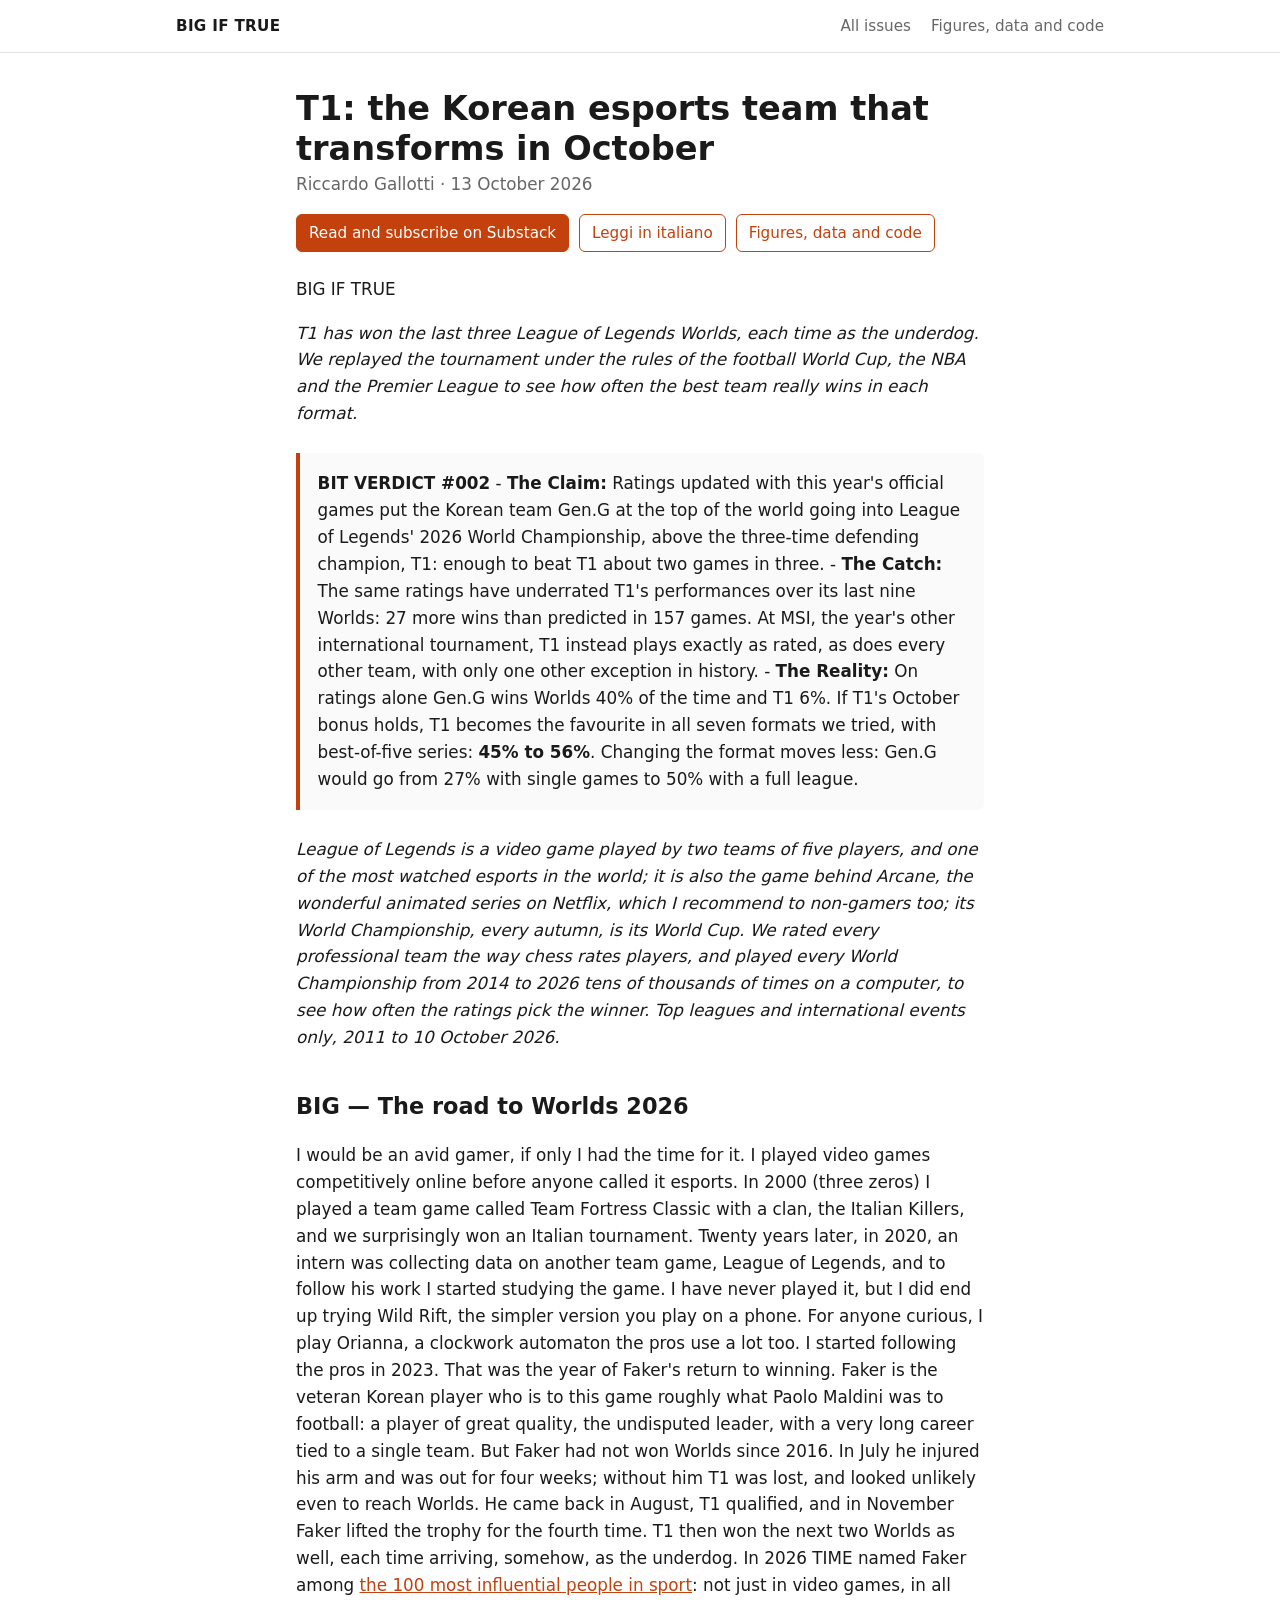
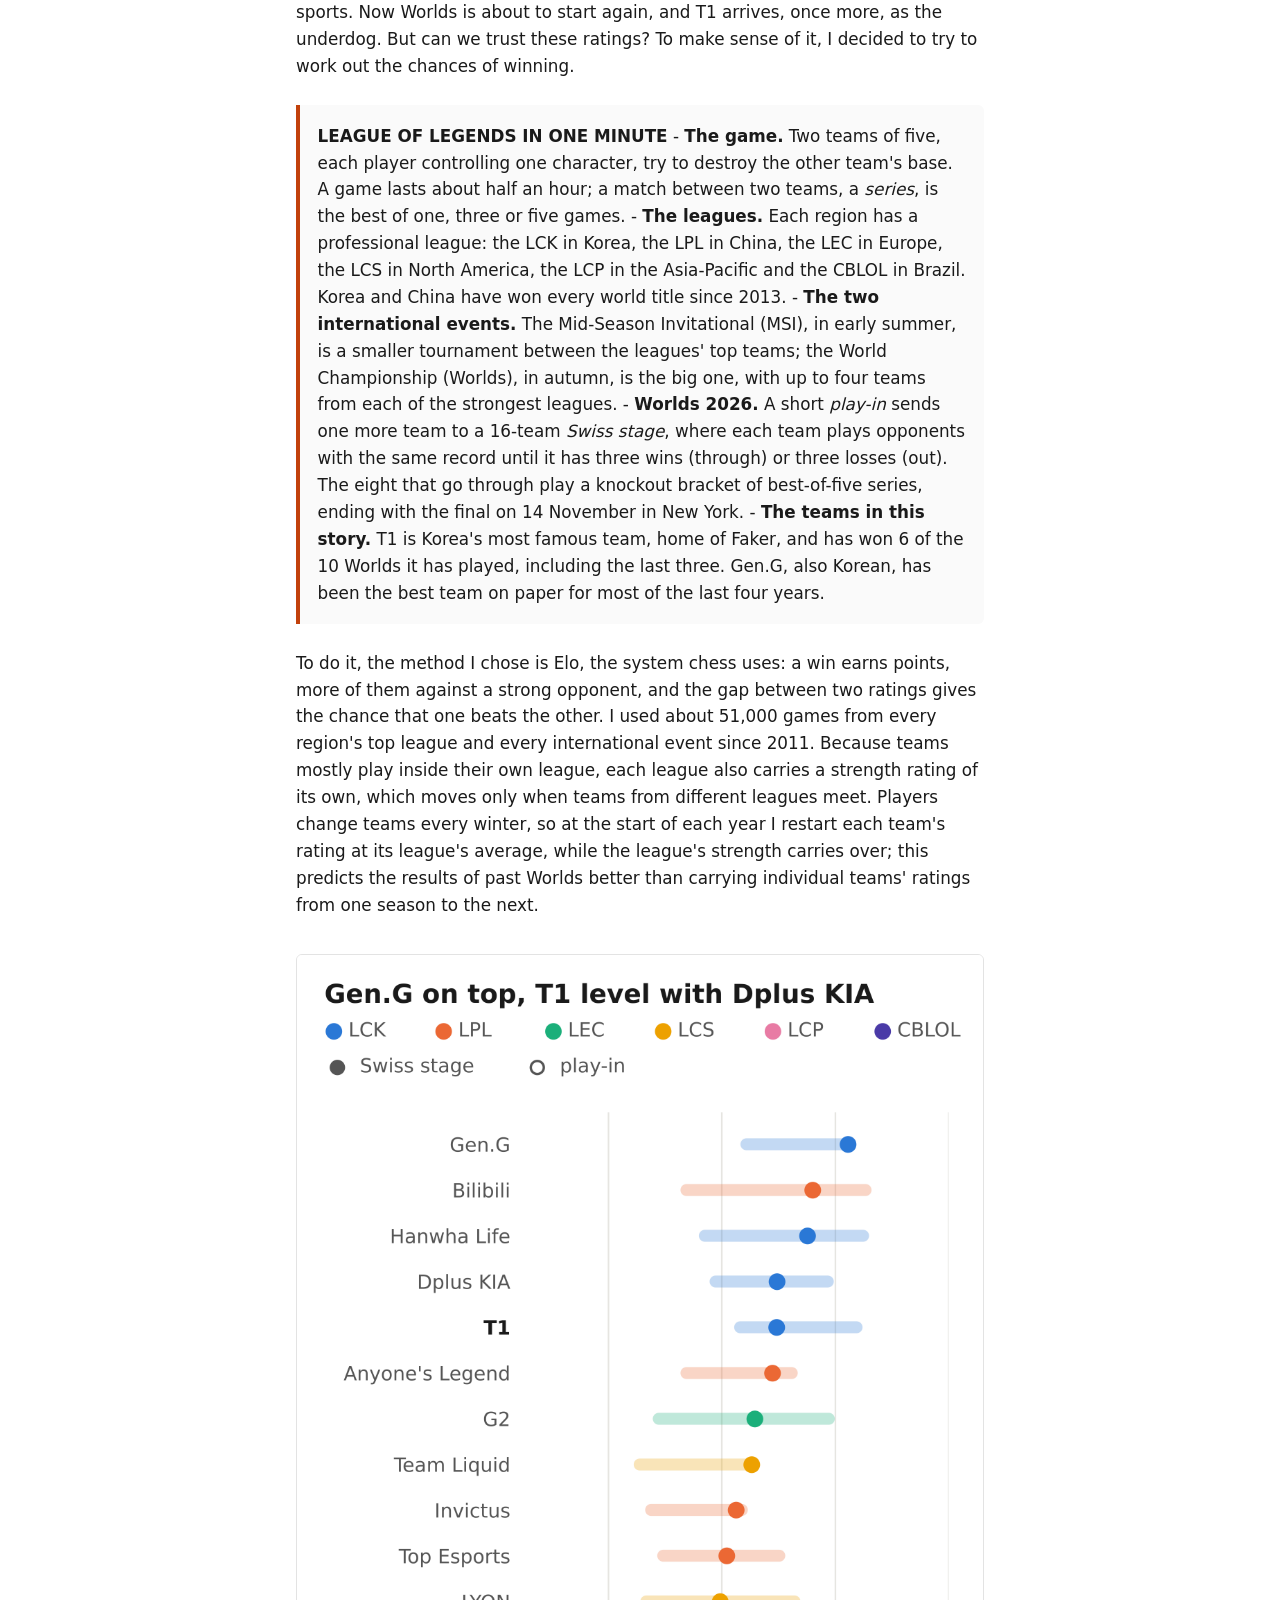
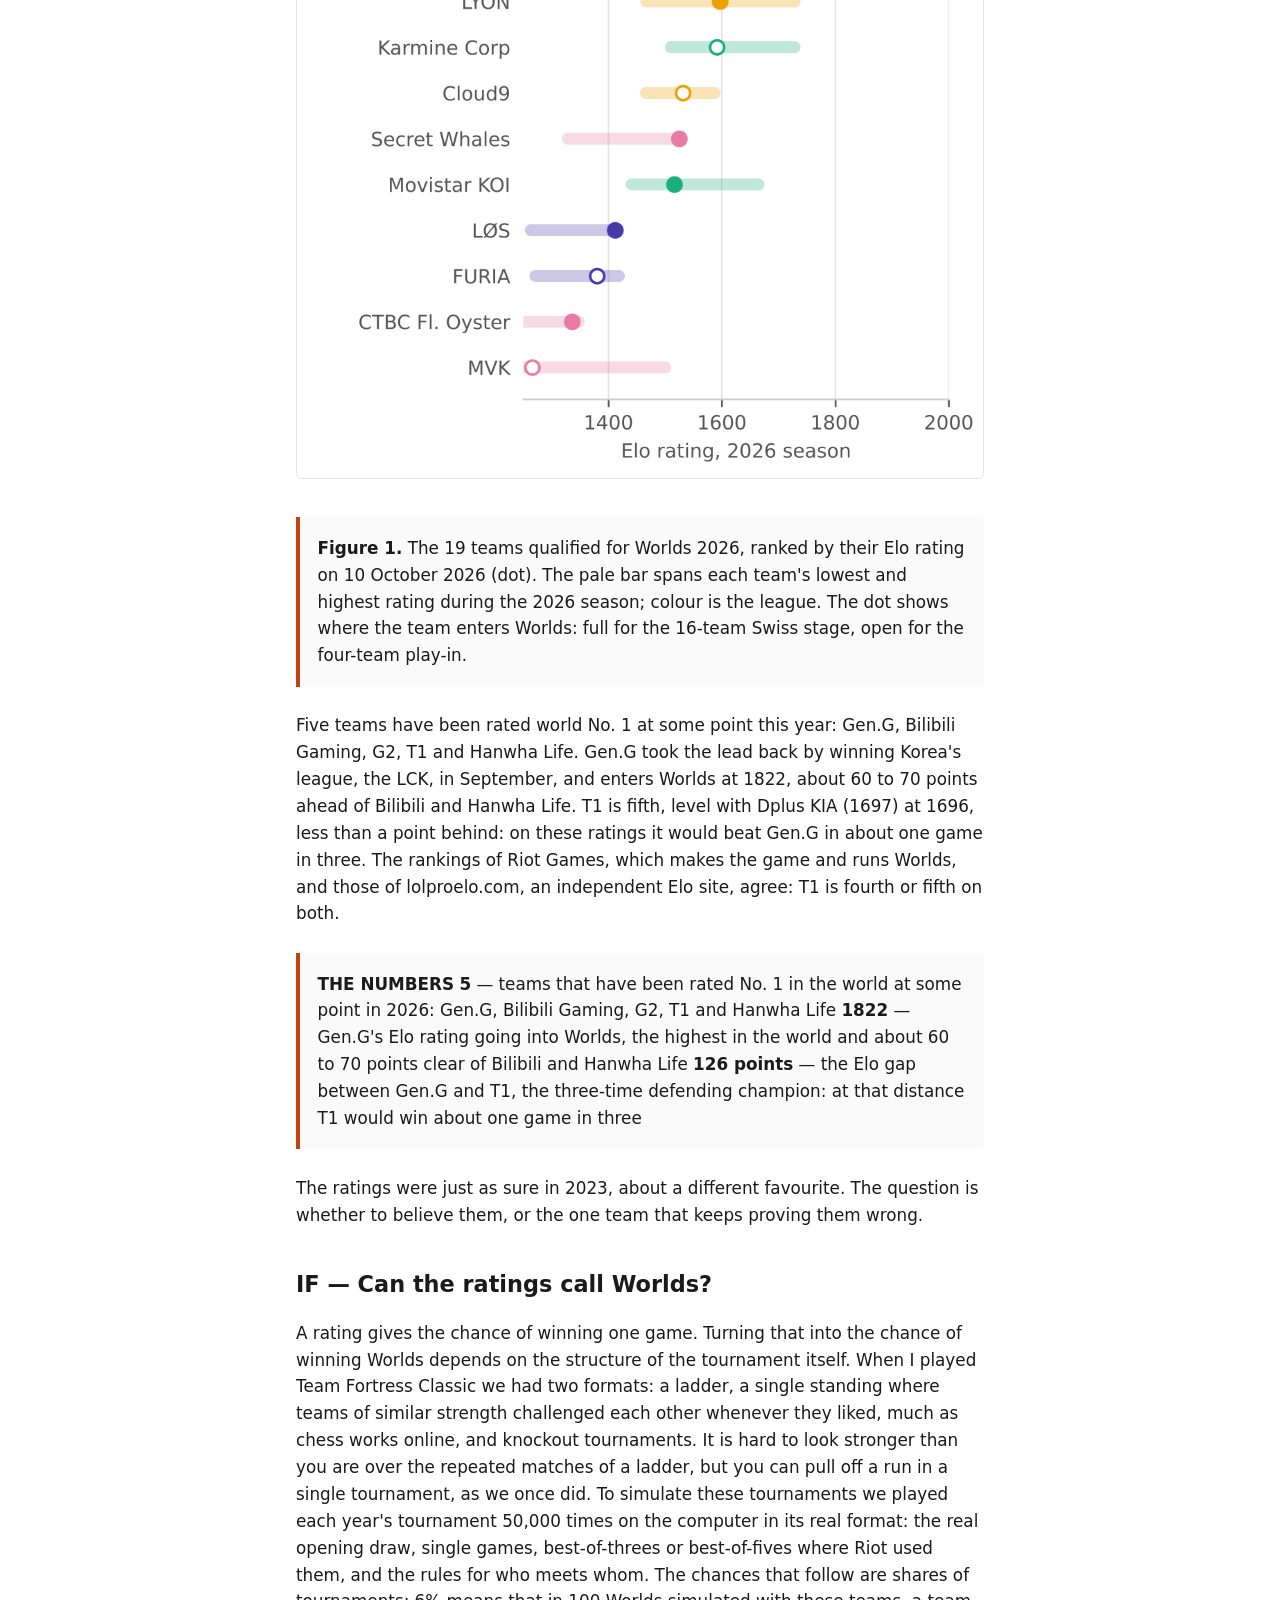
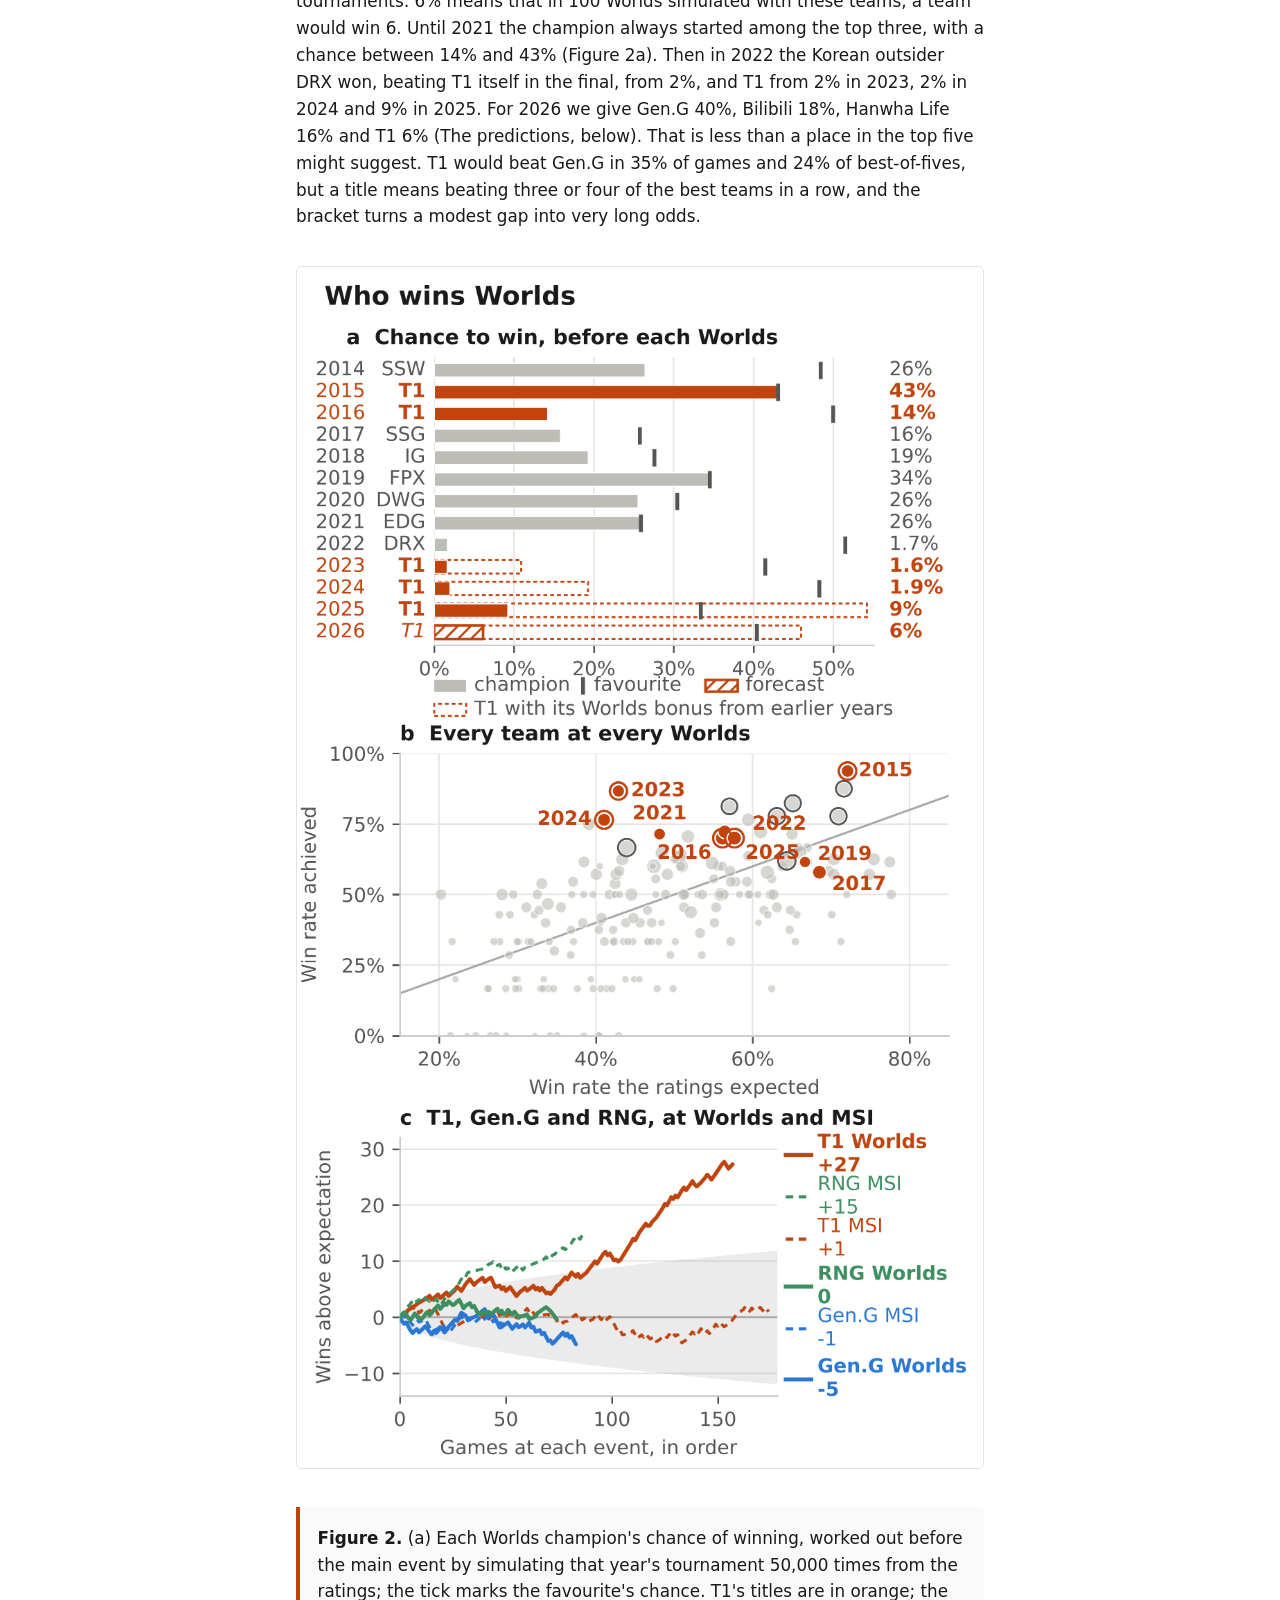
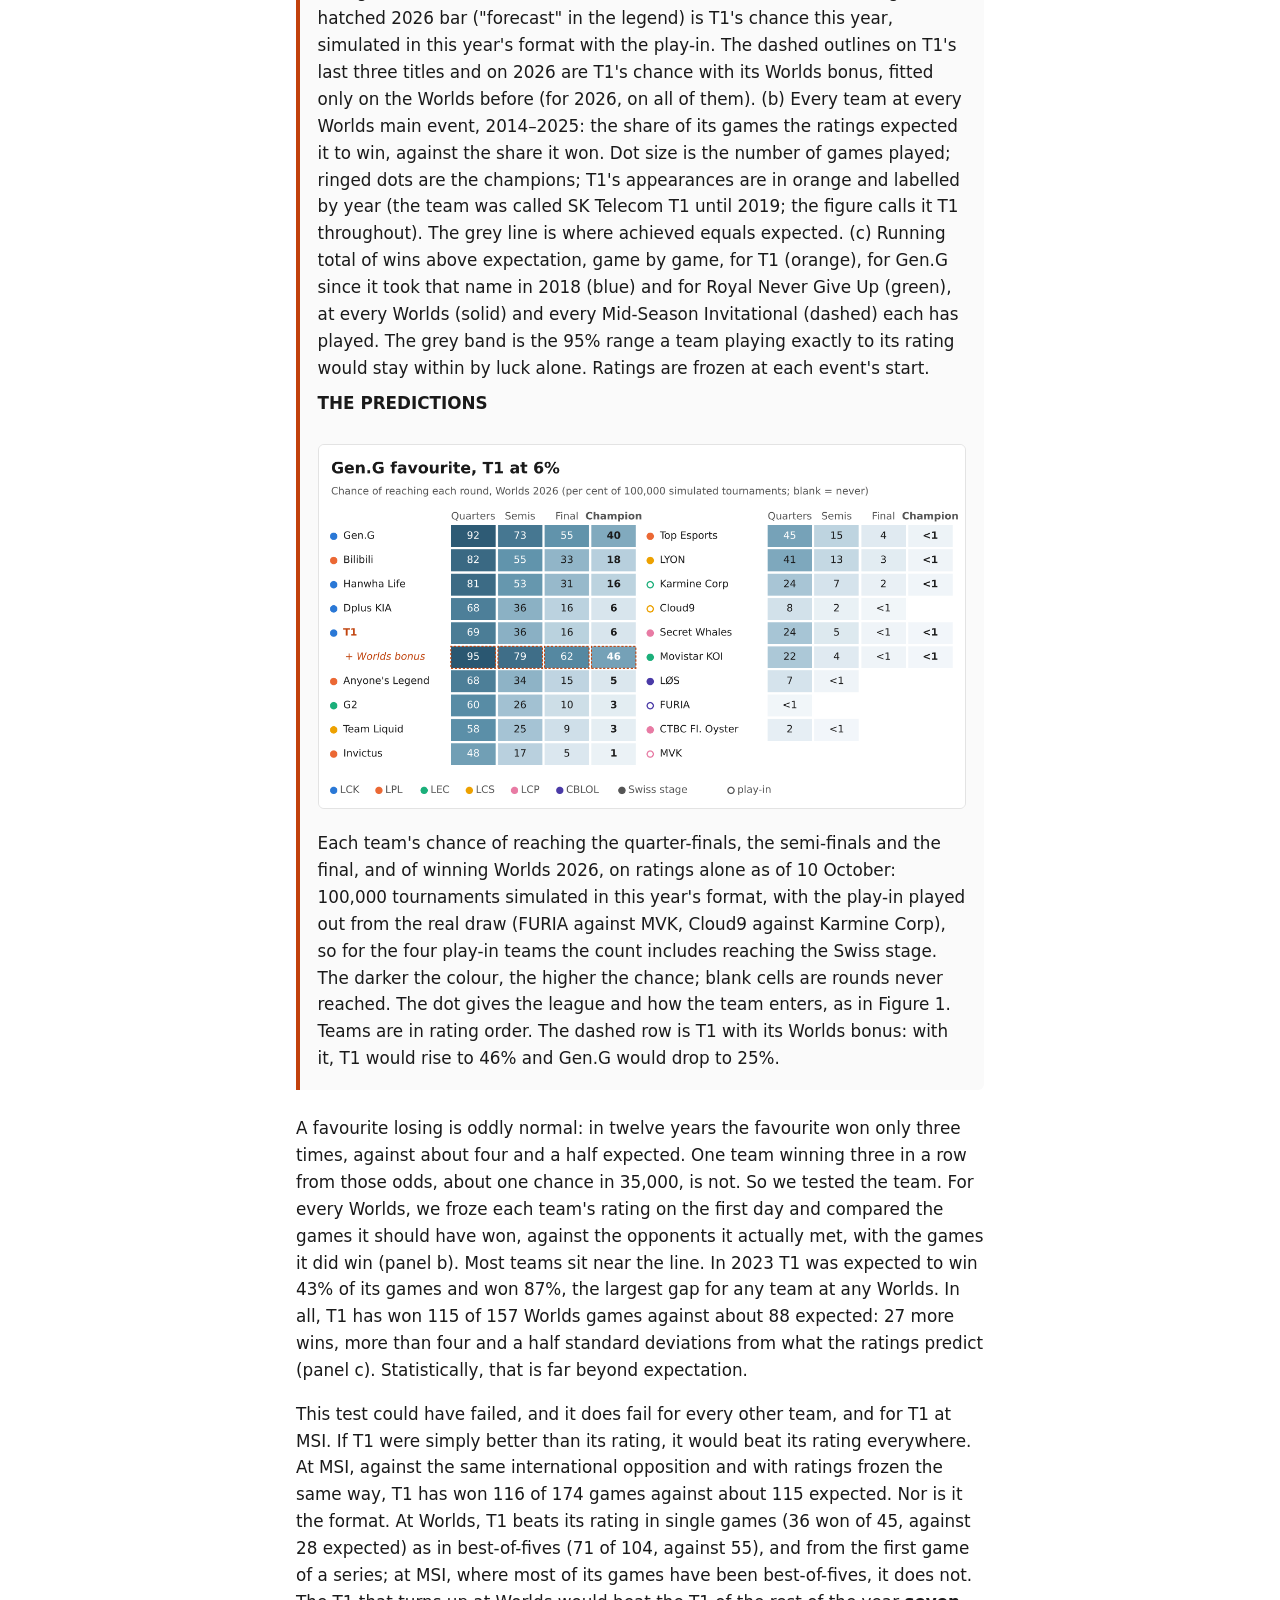
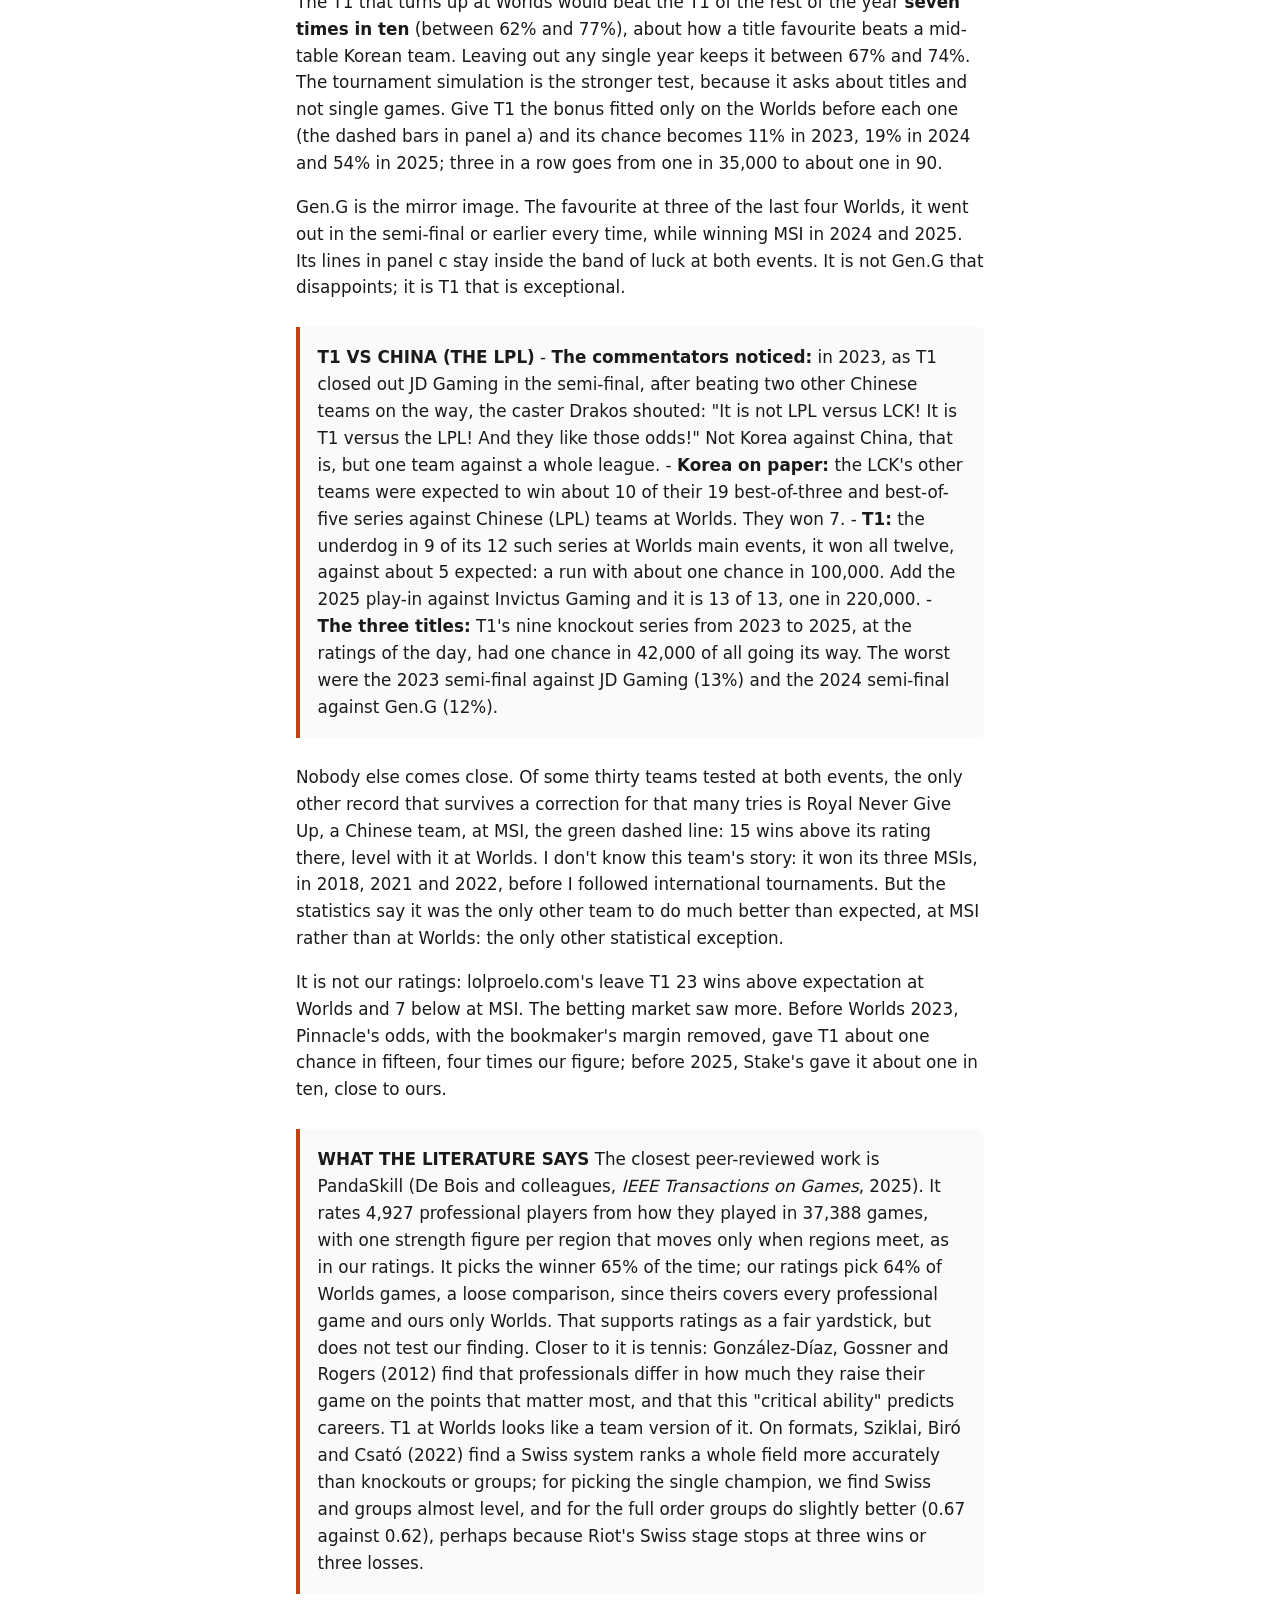
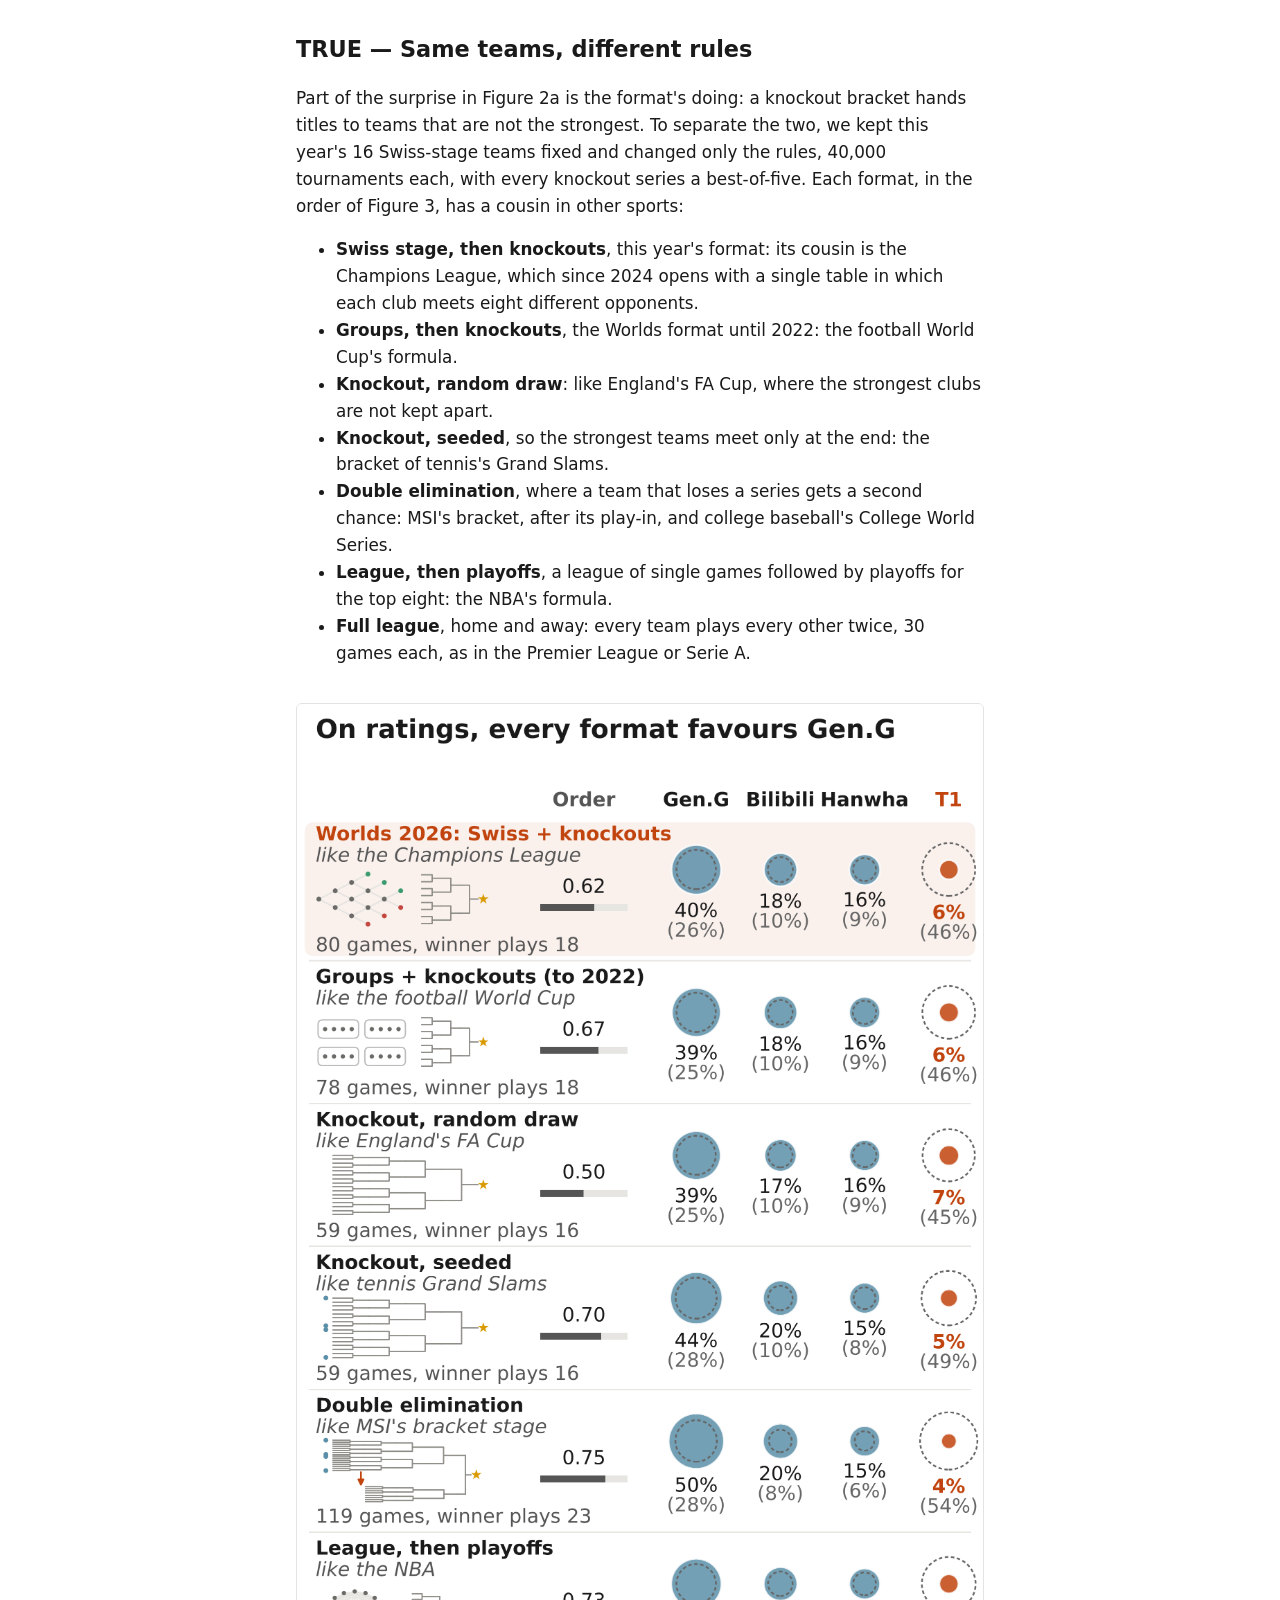
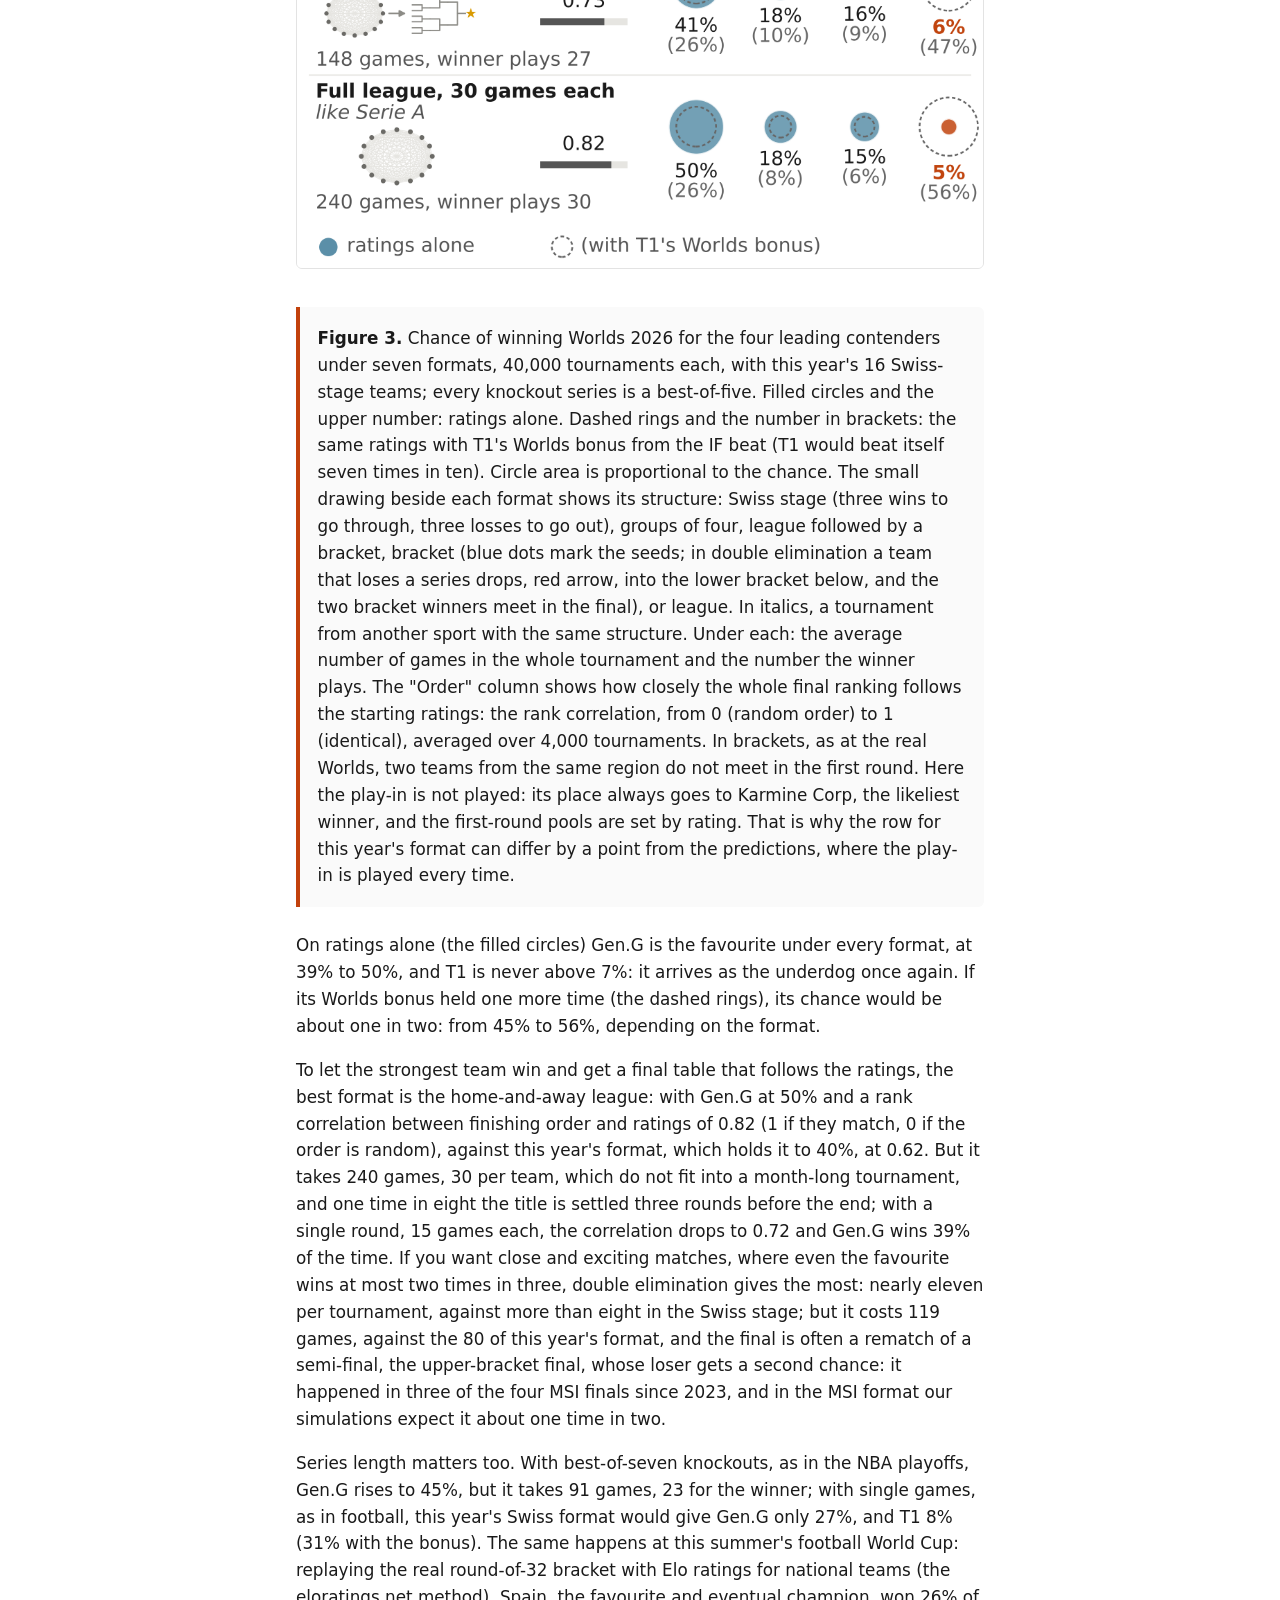
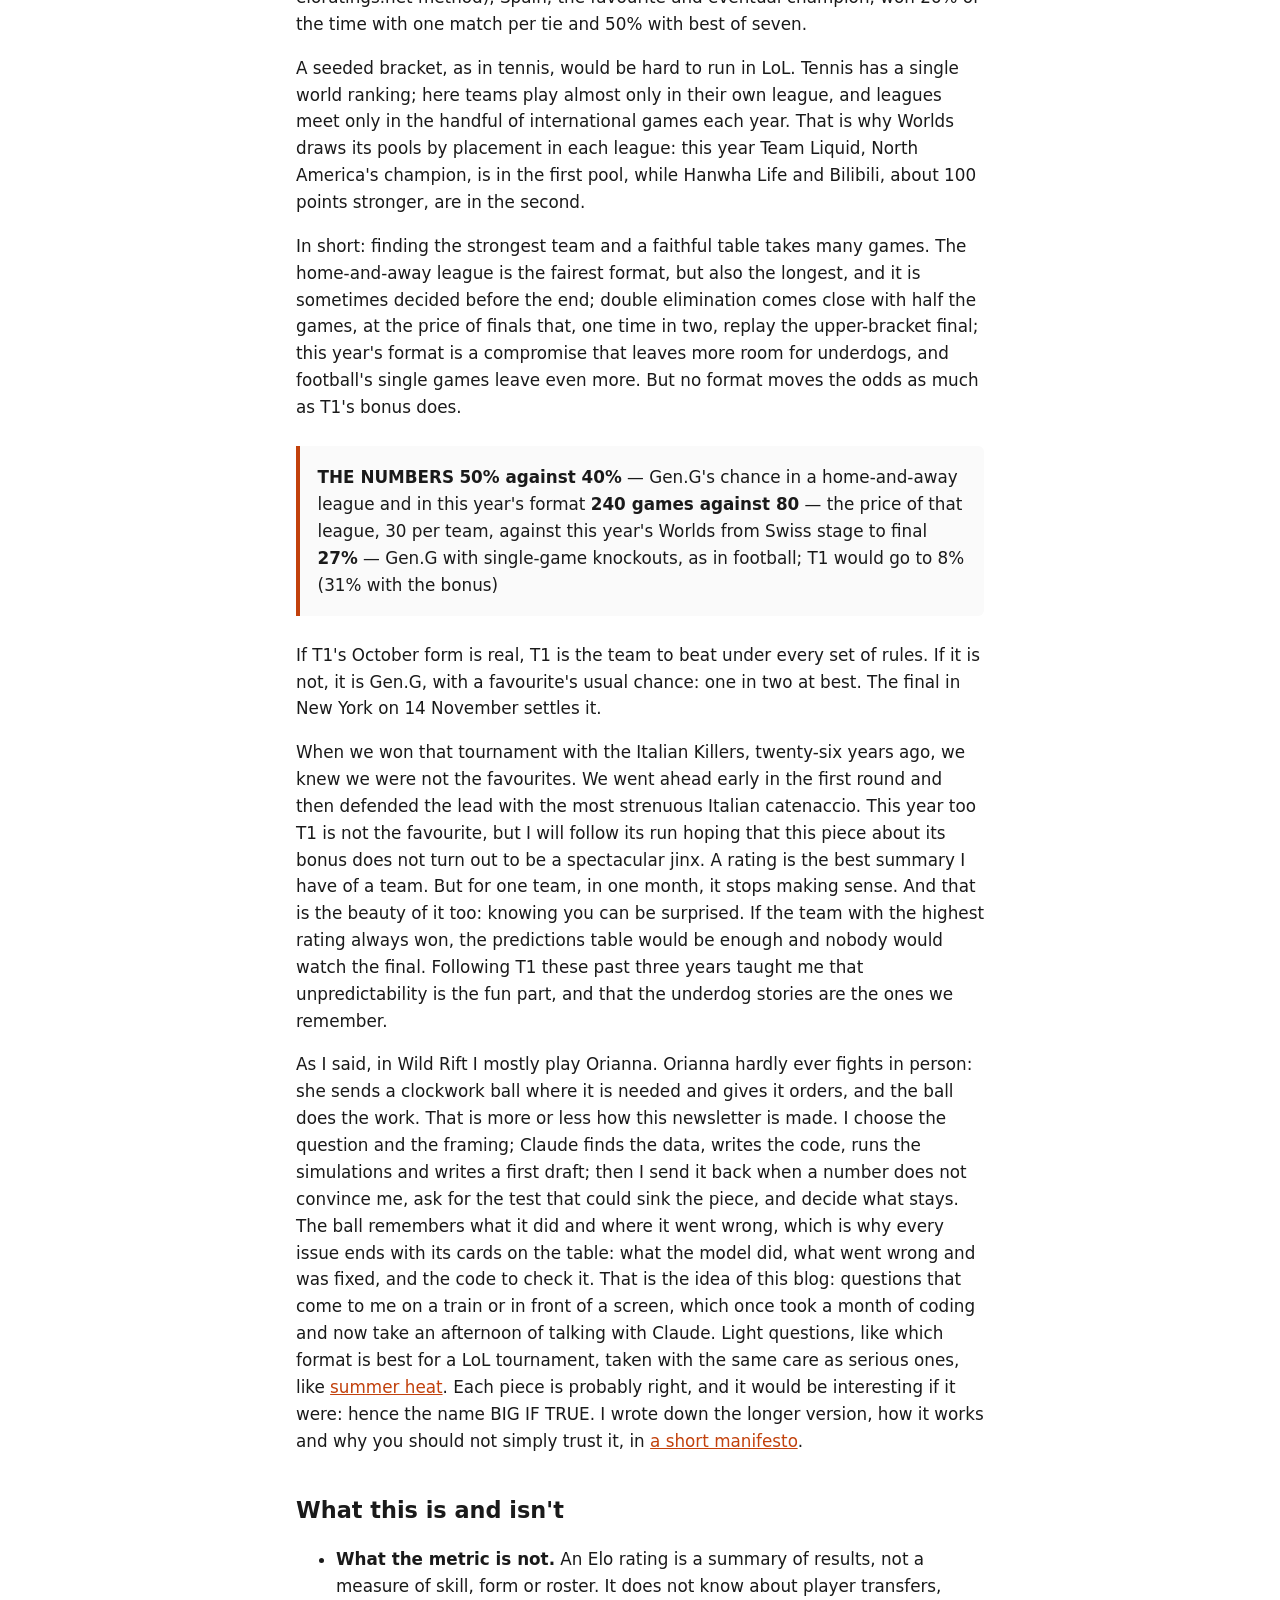
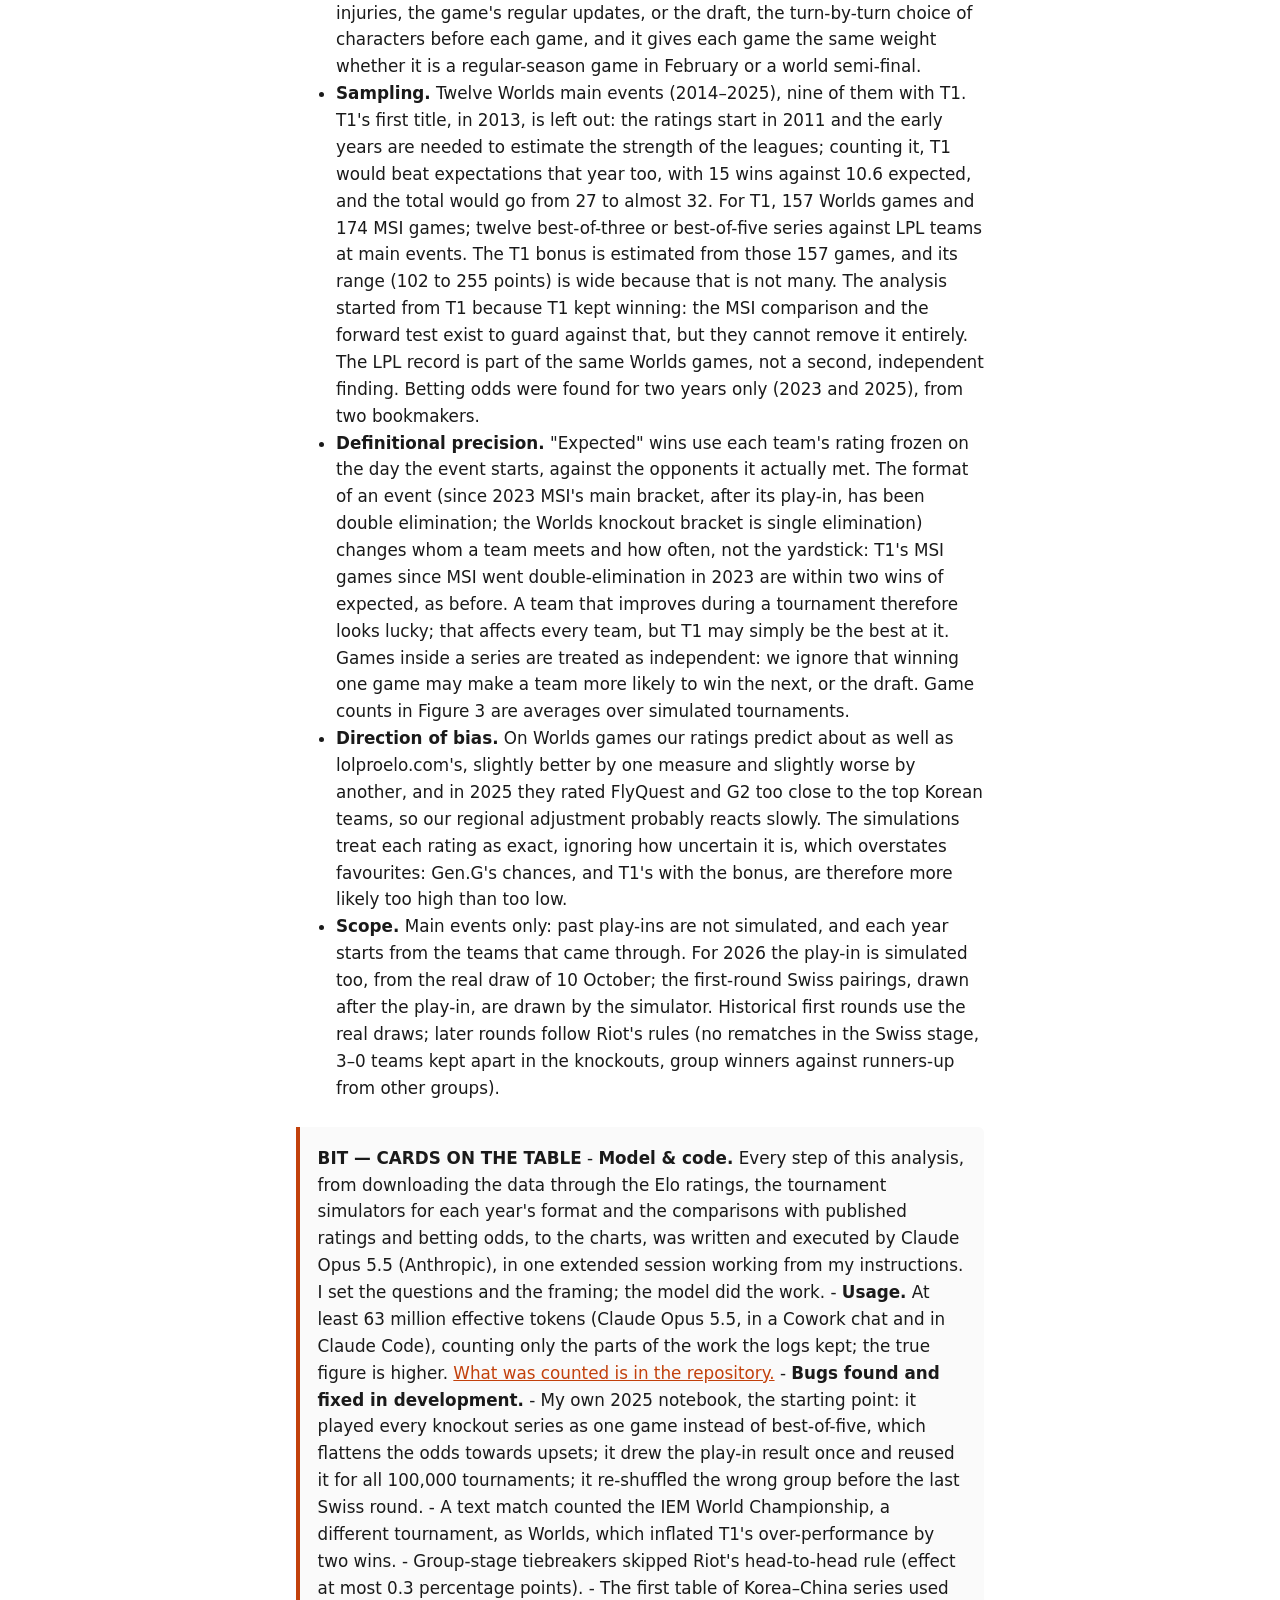
==== commit 407901be: "Final texts, preview, article pages; zip rebuilt Co-Authored-By: Claude Opus 5.5 <noreply@anthropic." ====
--- a/docs/article.html
+++ b/docs/article.html
@@ -20,15 +20,15 @@
 <h1>T1: the Korean esports team that transforms in October</h1>
 <p class="byline">Riccardo Gallotti · 13 October 2026</p>
 <div class="btns"><a class="main" href="https://bigiftruebits.substack.com/p/worlds-t1">Read and subscribe on Substack</a><a href="articolo.html">Leggi in italiano</a><a href="./">Figures, data and code</a></div>
-<!-- English edition, FINAL (12 Oct 2026, approved by Riccardo). Personal passages (opening anecdote, coda) are Riccardo's, translated from his Italian. Numbers: claude/bit-tbd-worlds-t1-key-numbers.md; check_numbers.py in the repository (46/46). Figures: English versions. -->
+<!-- English edition, FINAL (12 Oct 2026, approved by Riccardo; 13 Oct: packaging requests, DOI, final usage). Personal passages (opening anecdote, coda) are Riccardo's, translated from his Italian. Numbers: claude/bit-tbd-worlds-t1-key-numbers.md; check_numbers.py in the repository (46/46, 13 Oct). Figures: English versions. -->
 
 <p>BIG IF TRUE</p>
 <p><em>T1 has won the last three League of Legends Worlds, each time as the underdog. We replayed the tournament under the rules of the football World Cup, the NBA and the Premier League to see how often the best team really wins in each format.</em></p>
 <blockquote>
 <p><strong>BIT VERDICT #002</strong>
-- <strong>The Claim:</strong> Ratings built from this year's official games put the Korean team Gen.G at the top of the world going into League of Legends' 2026 World Championship, above the three-time defending champion, T1: enough to beat T1 about two games in three.
+- <strong>The Claim:</strong> Ratings updated with this year's official games put the Korean team Gen.G at the top of the world going into League of Legends' 2026 World Championship, above the three-time defending champion, T1: enough to beat T1 about two games in three.
 - <strong>The Catch:</strong> The same ratings have underrated T1's performances over its last nine Worlds: 27 more wins than predicted in 157 games. At MSI, the year's other international tournament, T1 instead plays exactly as rated, as does every other team, with only one other exception in history.
-- <strong>The Reality:</strong> On ratings alone Gen.G wins Worlds 40% of the time and T1 6%. If T1's October bonus holds, T1 becomes the favourite under any format: <strong>45% to 56%</strong>. Changing the format moves less: Gen.G would go from 27% with single games to 50% with a full league.</p>
+- <strong>The Reality:</strong> On ratings alone Gen.G wins Worlds 40% of the time and T1 6%. If T1's October bonus holds, T1 becomes the favourite in all seven formats we tried, with best-of-five series: <strong>45% to 56%</strong>. Changing the format moves less: Gen.G would go from 27% with single games to 50% with a full league.</p>
 </blockquote>
 <p><em>League of Legends is a video game played by two teams of five players, and one of the most watched esports in the world; it is also the game behind Arcane, the wonderful animated series on Netflix, which I recommend to non-gamers too; its World Championship, every autumn, is its World Cup. We rated every professional team the way chess rates players, and played every World Championship from 2014 to 2026 tens of thousands of times on a computer, to see how often the ratings pick the winner. Top leagues and international events only, 2011 to 10 October 2026.</em></p>
 <h2>BIG — The road to Worlds 2026</h2>
@@ -46,11 +46,11 @@
 <blockquote>
 <p><strong>Figure 1.</strong> The 19 teams qualified for Worlds 2026, ranked by their Elo rating on 10 October 2026 (dot). The pale bar spans each team's lowest and highest rating during the 2026 season; colour is the league. The dot shows where the team enters Worlds: full for the 16-team Swiss stage, open for the four-team play-in.</p>
 </blockquote>
-<p>Five teams have been rated world No. 1 at some point this year: Gen.G, Bilibili Gaming, G2, T1 and Hanwha Life. Gen.G took the lead back by winning Korea's league, the LCK, in September, and enters Worlds at 1822, 60 to 70 points ahead of Bilibili and Hanwha Life. T1 is fifth, level with Dplus KIA (1697) at 1696, less than a point behind: on these ratings it would beat Gen.G in about one game in three. The rankings of Riot Games, which makes the game and runs Worlds, and those of lolproelo.com, an independent Elo site, agree: T1 is fourth or fifth on both.</p>
+<p>Five teams have been rated world No. 1 at some point this year: Gen.G, Bilibili Gaming, G2, T1 and Hanwha Life. Gen.G took the lead back by winning Korea's league, the LCK, in September, and enters Worlds at 1822, about 60 to 70 points ahead of Bilibili and Hanwha Life. T1 is fifth, level with Dplus KIA (1697) at 1696, less than a point behind: on these ratings it would beat Gen.G in about one game in three. The rankings of Riot Games, which makes the game and runs Worlds, and those of lolproelo.com, an independent Elo site, agree: T1 is fourth or fifth on both.</p>
 <blockquote>
 <p><strong>THE NUMBERS</strong>
 <strong>5</strong> — teams that have been rated No. 1 in the world at some point in 2026: Gen.G, Bilibili Gaming, G2, T1 and Hanwha Life
-<strong>1822</strong> — Gen.G's Elo rating going into Worlds, the highest in the world and 60 to 70 points clear of Bilibili and Hanwha Life
+<strong>1822</strong> — Gen.G's Elo rating going into Worlds, the highest in the world and about 60 to 70 points clear of Bilibili and Hanwha Life
 <strong>126 points</strong> — the Elo gap between Gen.G and T1, the three-time defending champion: at that distance T1 would win about one game in three</p>
 </blockquote>
 <p>The ratings were just as sure in 2023, about a different favourite. The question is whether to believe them, or the one team that keeps proving them wrong.</p>
@@ -58,7 +58,7 @@
 <p>A rating gives the chance of winning one game. Turning that into the chance of winning Worlds depends on the structure of the tournament itself. When I played Team Fortress Classic we had two formats: a ladder, a single standing where teams of similar strength challenged each other whenever they liked, much as chess works online, and knockout tournaments. It is hard to look stronger than you are over the repeated matches of a ladder, but you can pull off a run in a single tournament, as we once did. To simulate these tournaments we played each year's tournament 50,000 times on the computer in its real format: the real opening draw, single games, best-of-threes or best-of-fives where Riot used them, and the rules for who meets whom. The chances that follow are shares of tournaments: 6% means that in 100 Worlds simulated with these teams, a team would win 6. Until 2021 the champion always started among the top three, with a chance between 14% and 43% (Figure 2a). Then in 2022 the Korean outsider DRX won, beating T1 itself in the final, from 2%, and T1 from 2% in 2023, 2% in 2024 and 9% in 2025. For 2026 we give Gen.G 40%, Bilibili 18%, Hanwha Life 16% and T1 6% (The predictions, below). That is less than a place in the top five might suggest. T1 would beat Gen.G in 35% of games and 24% of best-of-fives, but a title means beating three or four of the best teams in a row, and the bracket turns a modest gap into very long odds.</p>
 <p><img alt="Figure 2" src="figures/fig-002-if-worlds-t1.png" /></p>
 <blockquote>
-<p><strong>Figure 2.</strong> (a) Each Worlds champion's chance of winning, worked out before the main event by simulating that year's tournament 50,000 times from the ratings; the tick marks the favourite's chance. T1's titles are in orange; the hatched 2026 bar ("forecast" in the legend) is T1's chance this year, simulated in this year's format with the play-in. (b) Every team at every Worlds main event, 2014–2025: the share of its games the ratings expected it to win, against the share it won. Dot size is the number of games played; ringed dots are the champions; T1's appearances are in orange and labelled by year (the team was called SK Telecom T1 until 2019; the figure calls it T1 throughout). The grey line is where achieved equals expected. The dashed outlines on T1's last three titles and on 2026 are T1's chance with its Worlds bonus, fitted only on the Worlds before (for 2026, on all of them). (c) Running total of wins above expectation, game by game, for T1 (orange), for Gen.G since it took that name in 2018 (blue) and for Royal Never Give Up (green), at every Worlds (solid) and every Mid-Season Invitational (dashed) each has played. The grey band is the 95% range a team playing exactly to its rating would stay within by luck alone. Ratings are frozen at each event's start.</p>
+<p><strong>Figure 2.</strong> (a) Each Worlds champion's chance of winning, worked out before the main event by simulating that year's tournament 50,000 times from the ratings; the tick marks the favourite's chance. T1's titles are in orange; the hatched 2026 bar ("forecast" in the legend) is T1's chance this year, simulated in this year's format with the play-in. The dashed outlines on T1's last three titles and on 2026 are T1's chance with its Worlds bonus, fitted only on the Worlds before (for 2026, on all of them). (b) Every team at every Worlds main event, 2014–2025: the share of its games the ratings expected it to win, against the share it won. Dot size is the number of games played; ringed dots are the champions; T1's appearances are in orange and labelled by year (the team was called SK Telecom T1 until 2019; the figure calls it T1 throughout). The grey line is where achieved equals expected. (c) Running total of wins above expectation, game by game, for T1 (orange), for Gen.G since it took that name in 2018 (blue) and for Royal Never Give Up (green), at every Worlds (solid) and every Mid-Season Invitational (dashed) each has played. The grey band is the 95% range a team playing exactly to its rating would stay within by luck alone. Ratings are frozen at each event's start.</p>
 <p><strong>THE PREDICTIONS</strong></p>
 <p><img alt="The predictions" src="figures/fig-002-odds-2026.png" /></p>
 <p>Each team's chance of reaching the quarter-finals, the semi-finals and the final, and of winning Worlds 2026, on ratings alone as of 10 October: 100,000 tournaments simulated in this year's format, with the play-in played out from the real draw (FURIA against MVK, Cloud9 against Karmine Corp), so for the four play-in teams the count includes reaching the Swiss stage. The darker the colour, the higher the chance; blank cells are rounds never reached. The dot gives the league and how the team enters, as in Figure 1. Teams are in rating order. The dashed row is T1 with its Worlds bonus: with it, T1 would rise to 46% and Gen.G would drop to 25%.</p>
@@ -73,7 +73,7 @@
 - <strong>T1:</strong> the underdog in 9 of its 12 such series at Worlds main events, it won all twelve, against about 5 expected: a run with about one chance in 100,000. Add the 2025 play-in against Invictus Gaming and it is 13 of 13, one in 220,000.
 - <strong>The three titles:</strong> T1's nine knockout series from 2023 to 2025, at the ratings of the day, had one chance in 42,000 of all going its way. The worst were the 2023 semi-final against JD Gaming (13%) and the 2024 semi-final against Gen.G (12%).</p>
 </blockquote>
-<p>Nobody else comes close. Of some thirty teams tested at both events, the only other record that survives a correction for that many tries is Royal Never Give Up, a Chinese team, at MSI, the green dashed line: 15 wins above its rating there, level with it at Worlds. I don't know that team's story: its best years came before I followed the pros, and between 2019 and 2022 I watched guides and a few streamers, not tournaments.</p>
+<p>Nobody else comes close. Of some thirty teams tested at both events, the only other record that survives a correction for that many tries is Royal Never Give Up, a Chinese team, at MSI, the green dashed line: 15 wins above its rating there, level with it at Worlds. I don't know this team's story: it won its three MSIs, in 2018, 2021 and 2022, before I followed international tournaments. But the statistics say it was the only other team to do much better than expected, at MSI rather than at Worlds: the only other statistical exception.</p>
 <p>It is not our ratings: lolproelo.com's leave T1 23 wins above expectation at Worlds and 7 below at MSI. The betting market saw more. Before Worlds 2023, Pinnacle's odds, with the bookmaker's margin removed, gave T1 about one chance in fifteen, four times our figure; before 2025, Stake's gave it about one in ten, close to ours.</p>
 <blockquote>
 <p><strong>WHAT THE LITERATURE SAYS</strong>
@@ -111,7 +111,7 @@
 <h2>What this is and isn't</h2>
 <ul>
 <li><strong>What the metric is not.</strong> An Elo rating is a summary of results, not a measure of skill, form or roster. It does not know about player transfers, injuries, the game's regular updates, or the draft, the turn-by-turn choice of characters before each game, and it gives each game the same weight whether it is a regular-season game in February or a world semi-final.</li>
-<li><strong>Sampling.</strong> Twelve Worlds main events (2014–2025), nine of them with T1. T1's first title, in 2013, is left out: the ratings start in 2011 and the early years are needed to estimate the strength of the leagues; counting it, T1 would have about 4 more wins than expected that year too, 32 in all instead of 27. For T1, 157 Worlds games and 174 MSI games; twelve best-of-three or best-of-five series against LPL teams at main events. The T1 bonus is estimated from those 157 games, and its range (102 to 255 points) is wide because that is not many. The analysis started from T1 because T1 kept winning: the MSI comparison and the forward test exist to guard against that, but they cannot remove it entirely. The LPL record is part of the same Worlds games, not a second, independent finding. Betting odds were found for two years only (2023 and 2025), from two bookmakers.</li>
+<li><strong>Sampling.</strong> Twelve Worlds main events (2014–2025), nine of them with T1. T1's first title, in 2013, is left out: the ratings start in 2011 and the early years are needed to estimate the strength of the leagues; counting it, T1 would beat expectations that year too, with 15 wins against 10.6 expected, and the total would go from 27 to almost 32. For T1, 157 Worlds games and 174 MSI games; twelve best-of-three or best-of-five series against LPL teams at main events. The T1 bonus is estimated from those 157 games, and its range (102 to 255 points) is wide because that is not many. The analysis started from T1 because T1 kept winning: the MSI comparison and the forward test exist to guard against that, but they cannot remove it entirely. The LPL record is part of the same Worlds games, not a second, independent finding. Betting odds were found for two years only (2023 and 2025), from two bookmakers.</li>
 <li><strong>Definitional precision.</strong> "Expected" wins use each team's rating frozen on the day the event starts, against the opponents it actually met. The format of an event (since 2023 MSI's main bracket, after its play-in, has been double elimination; the Worlds knockout bracket is single elimination) changes whom a team meets and how often, not the yardstick: T1's MSI games since MSI went double-elimination in 2023 are within two wins of expected, as before. A team that improves during a tournament therefore looks lucky; that affects every team, but T1 may simply be the best at it. Games inside a series are treated as independent: we ignore that winning one game may make a team more likely to win the next, or the draft. Game counts in Figure 3 are averages over simulated tournaments.</li>
 <li><strong>Direction of bias.</strong> On Worlds games our ratings predict about as well as lolproelo.com's, slightly better by one measure and slightly worse by another, and in 2025 they rated FlyQuest and G2 too close to the top Korean teams, so our regional adjustment probably reacts slowly. The simulations treat each rating as exact, ignoring how uncertain it is, which overstates favourites: Gen.G's chances, and T1's with the bonus, are therefore more likely too high than too low.</li>
 <li><strong>Scope.</strong> Main events only: past play-ins are not simulated, and each year starts from the teams that came through. For 2026 the play-in is simulated too, from the real draw of 10 October; the first-round Swiss pairings, drawn after the play-in, are drawn by the simulator. Historical first rounds use the real draws; later rounds follow Riot's rules (no rematches in the Swiss stage, 3–0 teams kept apart in the knockouts, group winners against runners-up from other groups).</li>
@@ -119,7 +119,7 @@
 <blockquote>
 <p><strong>BIT — CARDS ON THE TABLE</strong>
 - <strong>Model &amp; code.</strong> Every step of this analysis, from downloading the data through the Elo ratings, the tournament simulators for each year's format and the comparisons with published ratings and betting odds, to the charts, was written and executed by Claude Opus 5.5 (Anthropic), in one extended session working from my instructions. I set the questions and the framing; the model did the work.
-- <strong>Usage.</strong> At least 58 million effective tokens (Claude Opus 5.5), counting only the parts of the work the logs kept; the true figure is higher. <a href="https://github.com/bigiftruebits/bit-002-worlds-t1/blob/main/USAGE.md">What was counted is in the repository.</a>
+- <strong>Usage.</strong> At least 63 million effective tokens (Claude Opus 5.5, in a Cowork chat and in Claude Code), counting only the parts of the work the logs kept; the true figure is higher. <a href="https://github.com/bigiftruebits/bit-002-worlds-t1/blob/main/USAGE.md">What was counted is in the repository.</a>
 - <strong>Bugs found and fixed in development.</strong>
   - My own 2025 notebook, the starting point: it played every knockout series as one game instead of best-of-five, which flattens the odds towards upsets; it drew the play-in result once and reused it for all 100,000 tournaments; it re-shuffled the wrong group before the last Swiss round.
   - A text match counted the IEM World Championship, a different tournament, as Worlds, which inflated T1's over-performance by two wins.
@@ -129,18 +129,24 @@
   - The first version of the ratings pulled the leagues' strength part of the way back together each winter. Testing showed this made Worlds predictions worse; the final version carries it over in full.
   - North America's last qualifying result was first taken from Wikipedia, which had it the wrong way round (Cloud9 beating LYON). Checking two news reports the next day showed LYON had won; the forecast was rerun.
   - An early figure listed Team Liquid's path to Worlds as undecided when it was already sure of the Swiss stage.
+  - The Italian figures came out with a stretched vertical scale: the step that translates the labels changed their limits. All were redrawn.
+  - The comparison with a Bradley–Terry model first predicted 50% of games right, no better than chance: its time weights were not normalised. Fixed.
+  - The code that rebuilds the order of games inside a series used a function that changes at every run: rebuilding the file reorders 978 of 51,034 games (1.9%). The published numbers use the original file; the effect on ratings is a few points at most.
+  - The text said "six results added by hand" when there were five; with the Brazilian final they became six.
+  - An aside of mine placed Royal Never Give Up's success before I followed the game; two of its three MSI titles came after. I rewrote it.
+  - The Figure 1 script still drew an old title ("T1 joint fourth"); the published figure was right, but anyone rerunning the code would have seen the old title.
   - <a href="https://github.com/bigiftruebits/bit-002-worlds-t1/blob/main/NOTES.md">The full log is in the repository.</a> Every error listed here was caught and fixed before publication. I cannot promise none remain.
 - <strong>Data sources.</strong> Game and series results: Leaguepedia, via the <code>gptilt/lol-esports-matches</code> dataset on Hugging Face (snapshot of 27 September 2026, CC BY-SA 3.0), plus six series results from 27 September to 10 October added by hand from Sheep Esports, Dot Esports, Terra, Strafe and Pichau Arena. Riot Games' LoL Esports Global Power Rankings, 2024–2026. lolproelo.com ratings as of the day before each Worlds and MSI. Betting odds: Pinnacle's outright preview of 26 September 2023, and Stake's outright odds as reported by win.gg on 13 October 2025, margin removed by normalising. Worlds formats and rules: Wikipedia's tournament pages for 2019 and 2024, and the 2026 format and qualification as reported by Sheep Esports, esports.gg, Fragster and Insider Gaming. Faker's 2023 injury: Wikipedia, "Faker (gamer)"; Dexerto, 19 November 2023. Drakos's call, T1 against JD Gaming, Worlds 2023 semi-final broadcast, as transcribed by the author. Football: national-team results from the <code>martj42/international_results</code> dataset on GitHub (to 6 October 2026), with Elo ratings we computed using eloratings.net's published method.
 - <strong>Related peer-reviewed work.</strong>
   - De Bois, M., Parmentier, F., Puget, R., Tanti, M., &amp; Peltier, J. (2025). "PandaSkill — Player Performance and Skill Rating in Esports: Application to League of Legends." <em>IEEE Transactions on Games</em> 17(4), 989–1002. doi:10.1109/TG.2025.3581070. Rates players and regions with the same two-level idea as ours and predicts about as well; it does not look at T1 or at Worlds against MSI. Figures quoted from the arXiv version (2501.10049).
   - González-Díaz, J., Gossner, O., &amp; Rogers, B. W. (2012). "Performing best when it matters most: Evidence from professional tennis." <em>Journal of Economic Behavior &amp; Organization</em> 84(3), 767–781. doi:10.1016/j.jebo.2012.09.021. Players differ in "critical ability", raising their game on important points: the individual analogue of a Worlds-specific bonus.
   - Sziklai, B. R., Biró, P., &amp; Csató, L. (2022). "The efficacy of tournament designs." <em>Computers &amp; Operations Research</em>, 144, 105821. doi:10.1016/j.cor.2022.105821 (arXiv 2103.06023). Finds the Swiss system the most accurate design for ranking a field; it asks about the whole ranking, not the champion.
-- <strong>Code and data.</strong> <a href="https://github.com/bigiftruebits/bit-002-worlds-t1">github.com/bigiftruebits/bit-002-worlds-t1</a>; archived, code and data together, at [ZENODO_DOI].
-- <strong>How to cite.</strong> This is not a peer-reviewed publication. If you need to reference it anyway, cite the archived code and data: Gallotti, R. (2026). BIG IF TRUE #002: T1: the Korean esports team that transforms in October [Code and data]. Zenodo. [ZENODO_DOI]</p>
+- <strong>Code and data.</strong> <a href="https://github.com/bigiftruebits/bit-002-worlds-t1">github.com/bigiftruebits/bit-002-worlds-t1</a>; archived, code and data together, at <a href="https://doi.org/10.5281/zenodo.23326955">10.5281/zenodo.23326955</a>.
+- <strong>How to cite.</strong> This is not a peer-reviewed publication. If you need to reference it anyway, cite the archived code and data: Gallotti, R. (2026). BIG IF TRUE #002: T1: the Korean esports team that transforms in October [Code and data]. Zenodo. <a href="https://doi.org/10.5281/zenodo.23326955">10.5281/zenodo.23326955</a></p>
 </blockquote>
 <p><em>I would rather someone found a mistake than that nobody looked. <a href="https://github.com/bigiftruebits/bit-002-worlds-t1">Code and data</a> are open, and published with every issue.</em></p>
 <div class="btns"><a class="main" href="https://bigiftruebits.substack.com/p/worlds-t1">Read and subscribe on Substack</a><a href="articolo.html">Leggi in italiano</a><a href="./">Figures, data and code</a></div>
 </main>
-<footer><div class="wrap">Generated from <code>article/en.md</code> (BIT · worlds-t1 · en · 2026-10-12) by <code>tools/article_to_site.py</code>. The original is on <a href="https://bigiftruebits.substack.com/p/worlds-t1">Substack</a>.</div></footer>
+<footer><div class="wrap">Generated from <code>article/en.md</code> (BIT · worlds-t1 · en · 2026-10-13) by <code>tools/article_to_site.py</code>. The original is on <a href="https://bigiftruebits.substack.com/p/worlds-t1">Substack</a>.</div></footer>
 <script data-goatcounter="https://bigiftruebits.goatcounter.com/count" async src="//gc.zgo.at/count.js"></script>
 </body></html>
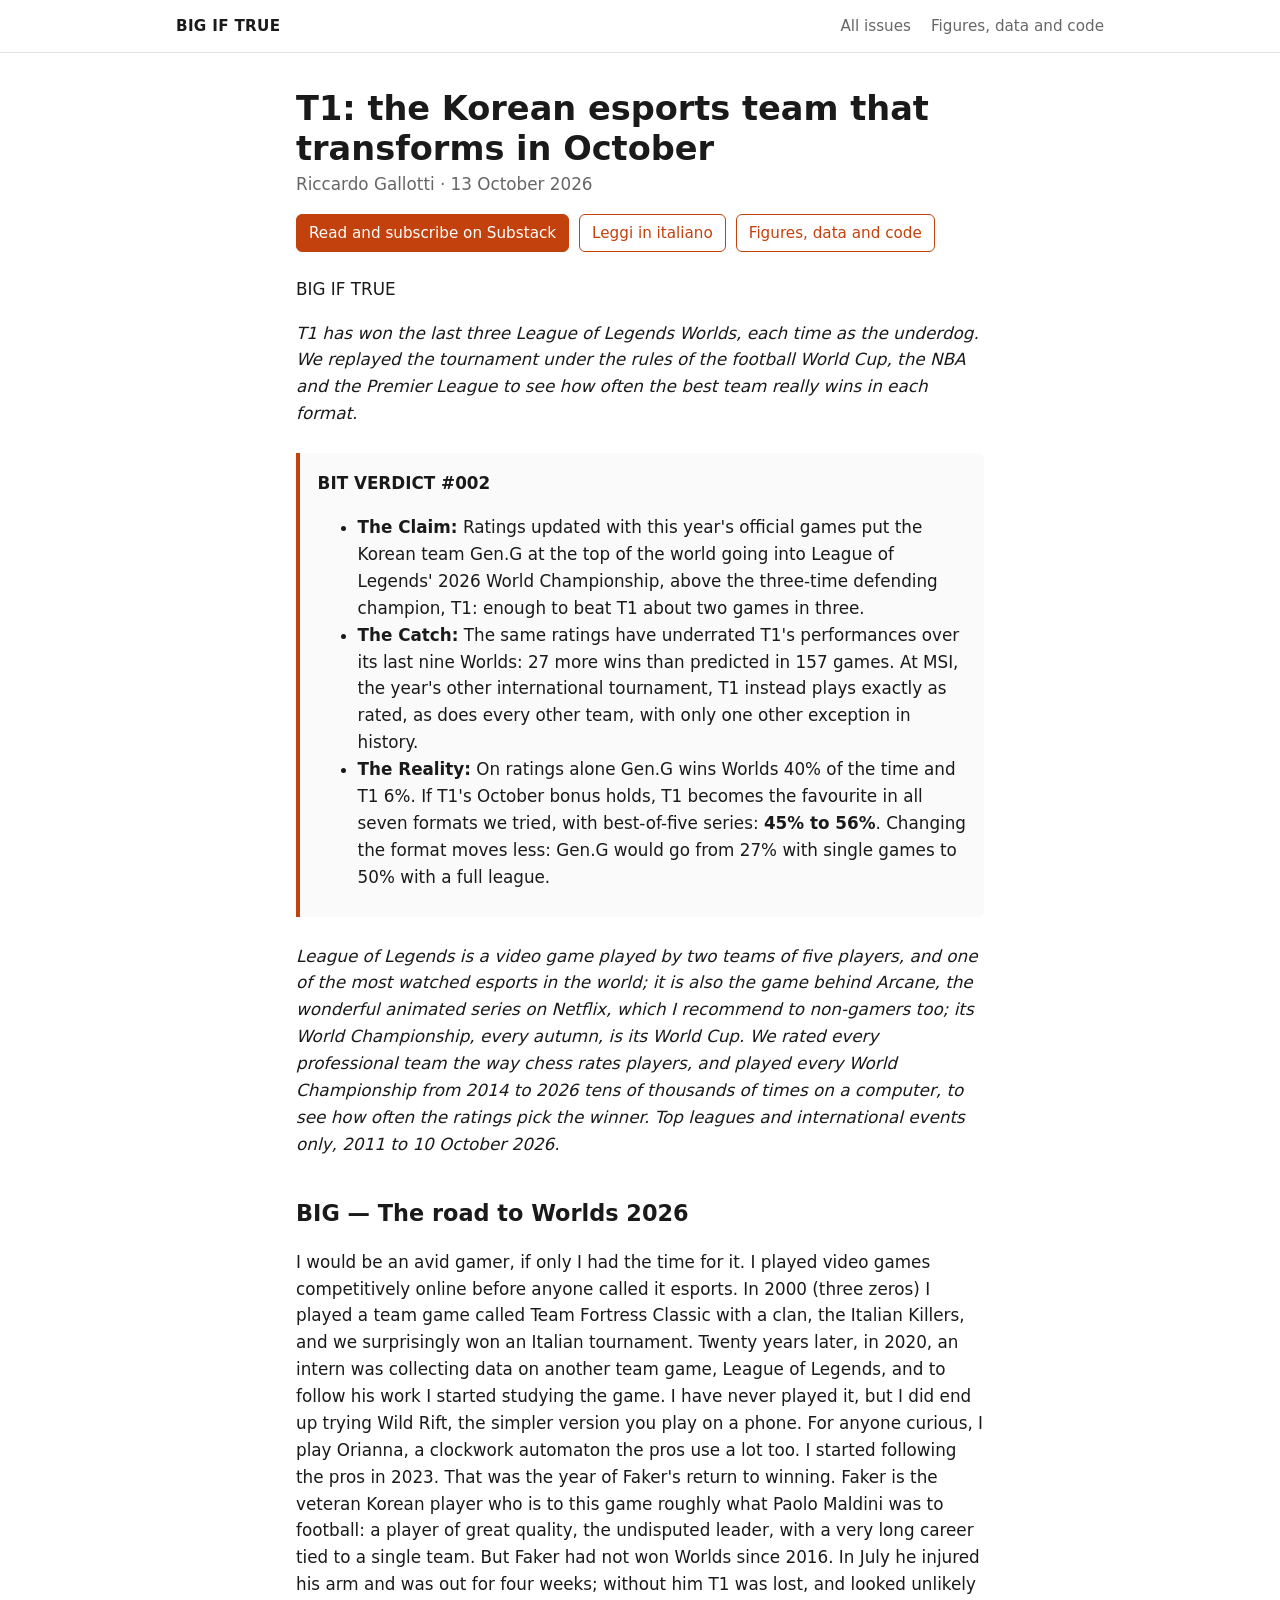
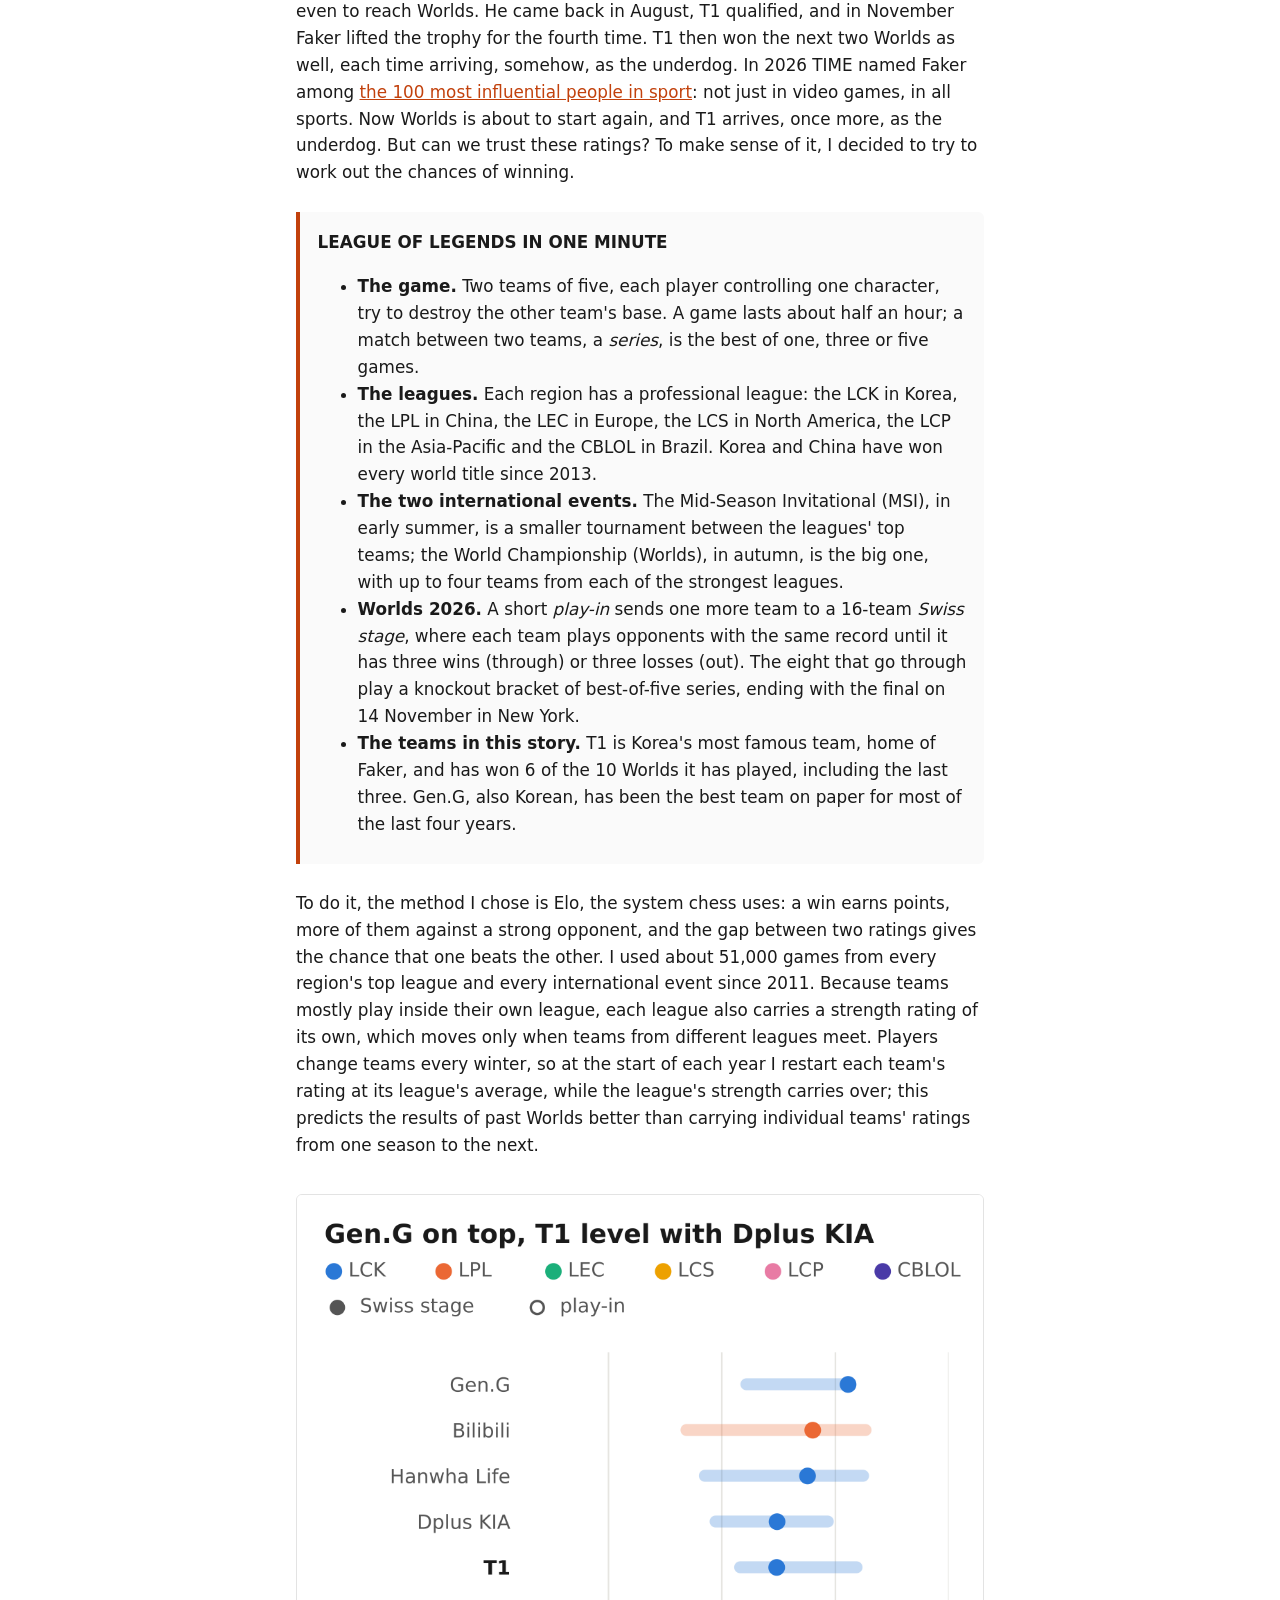
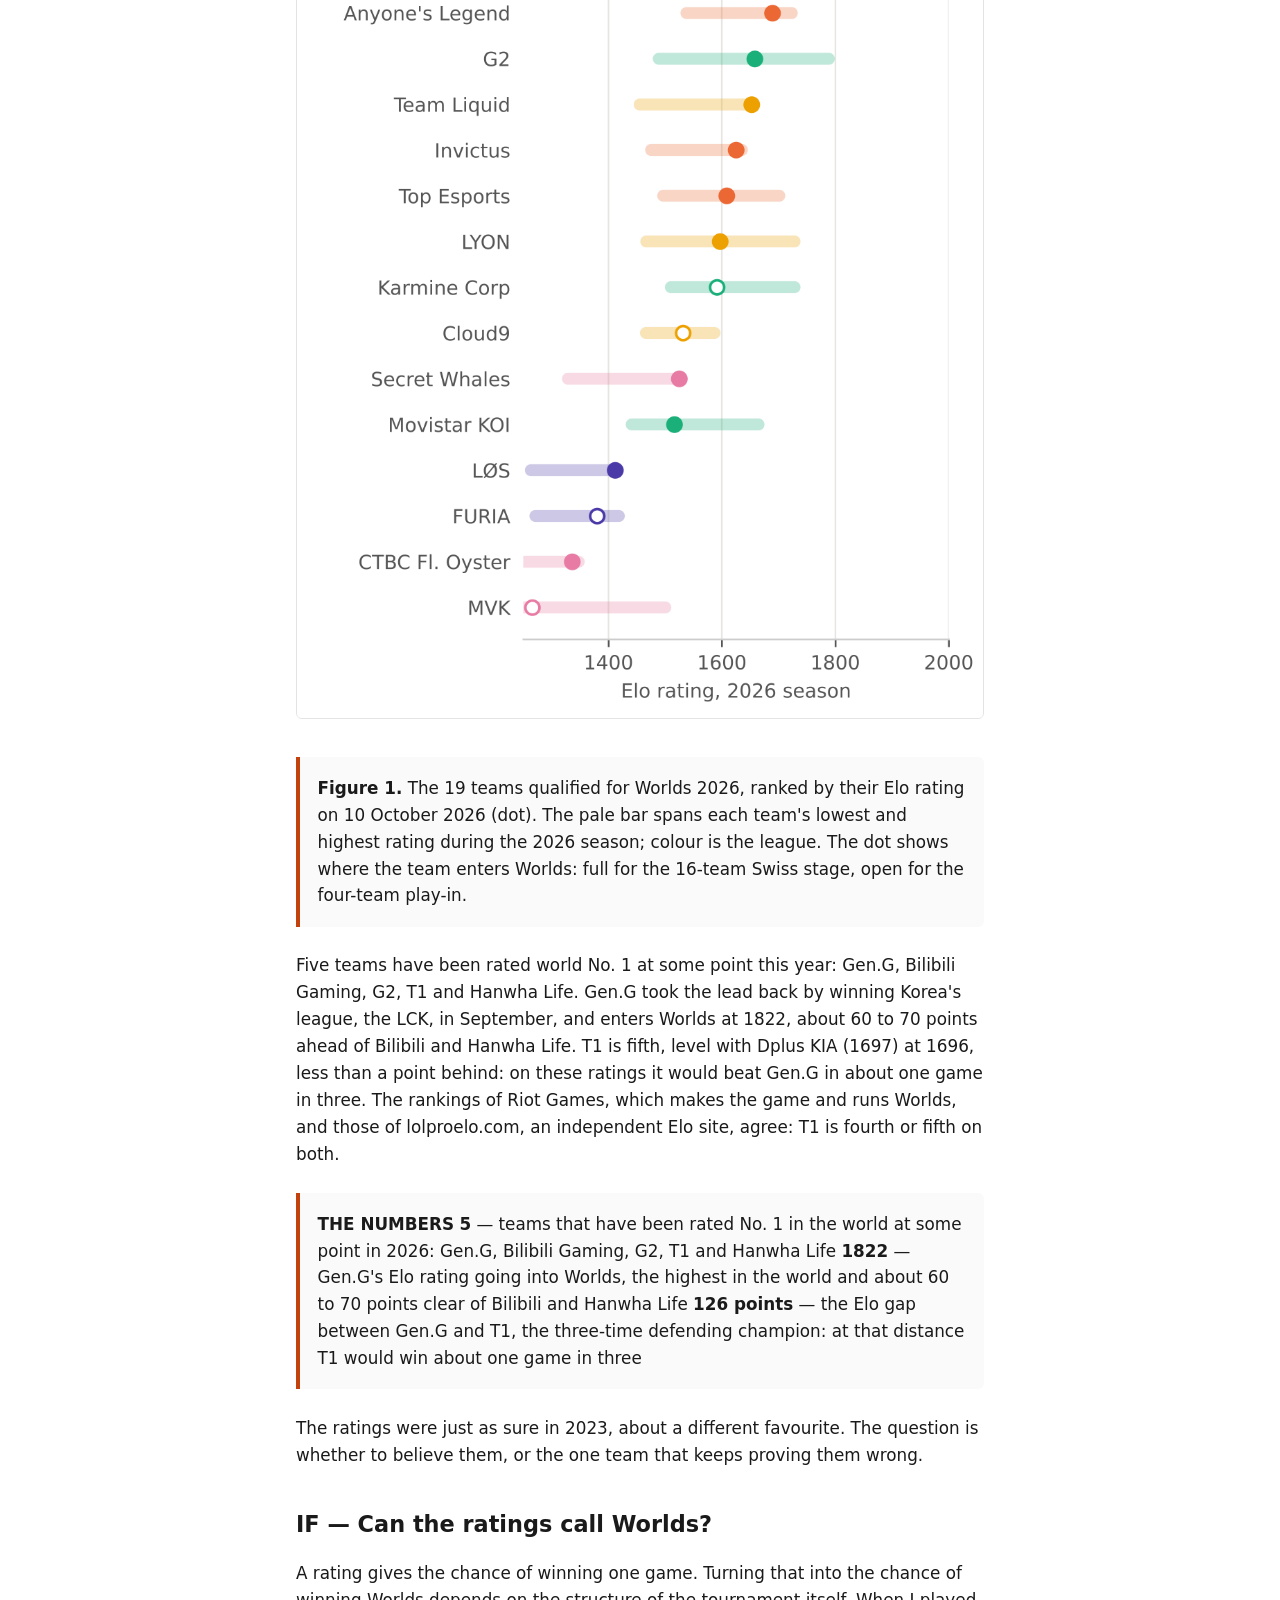
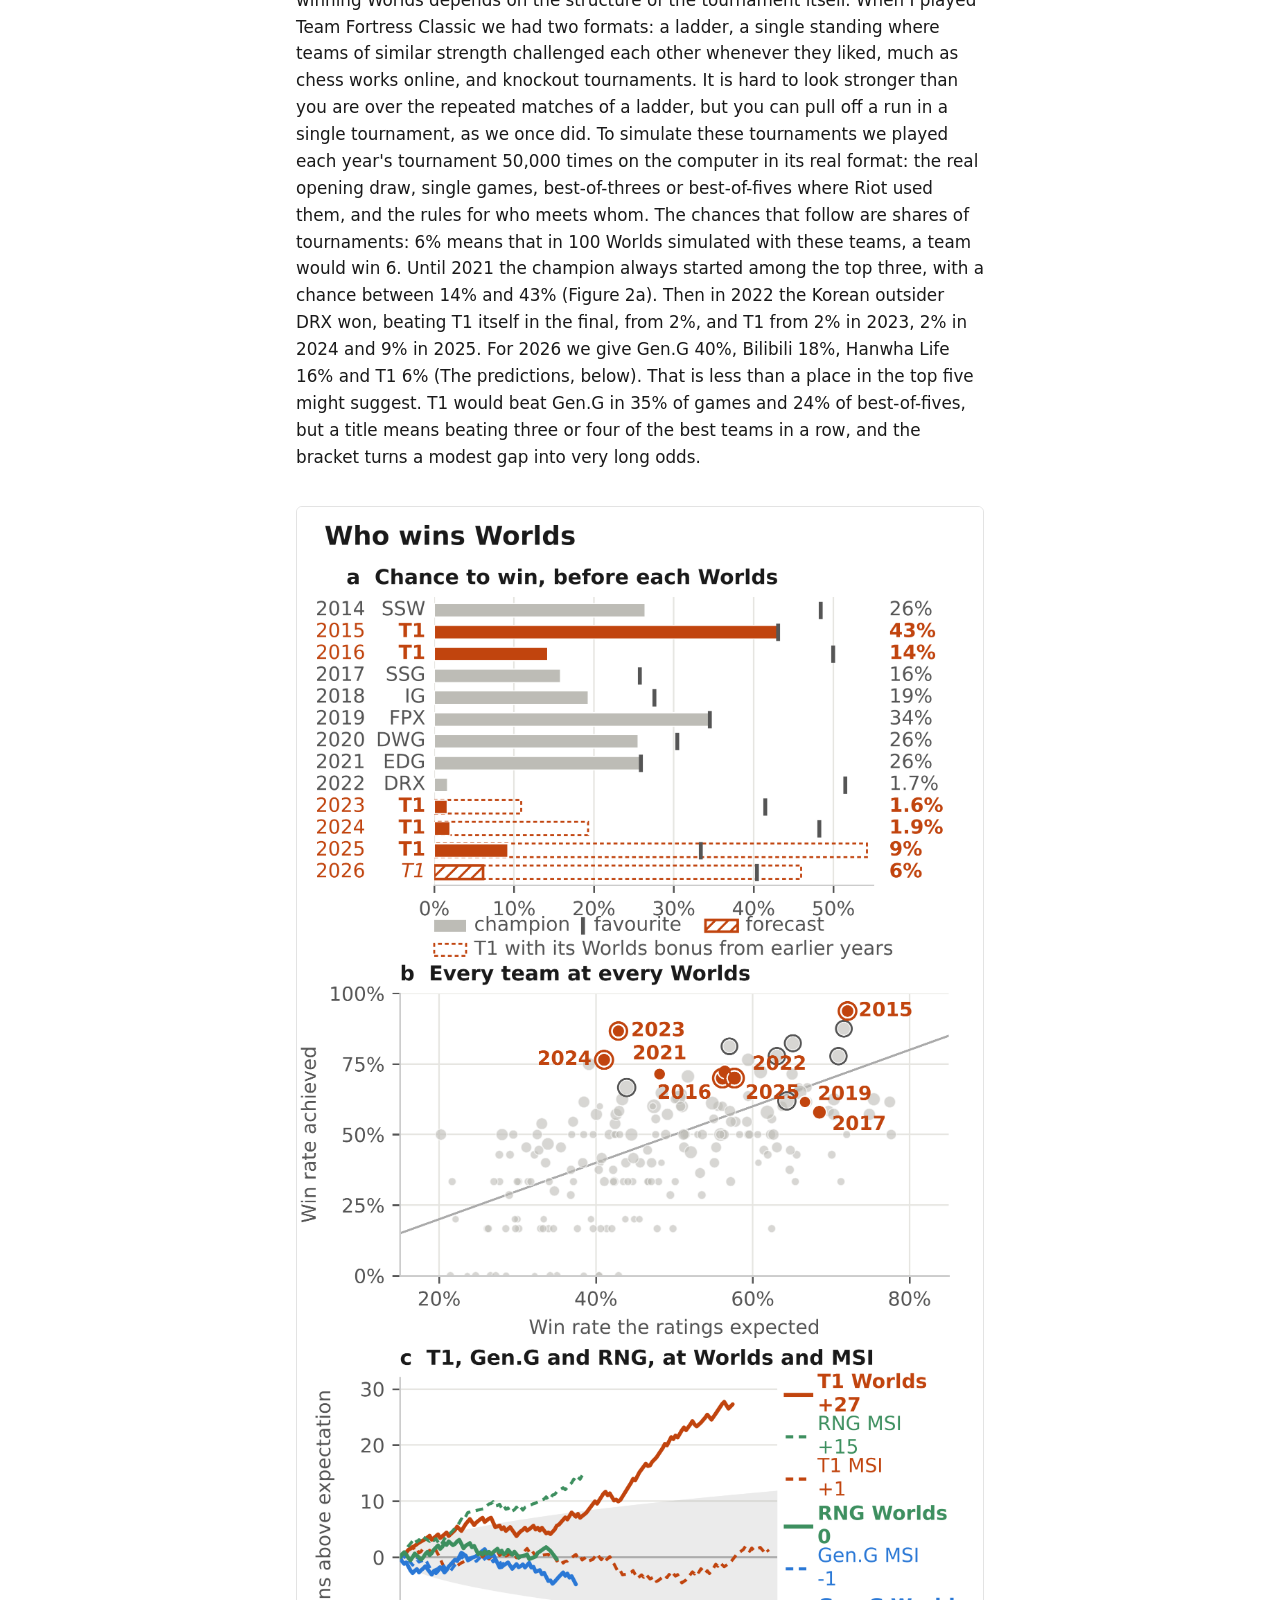
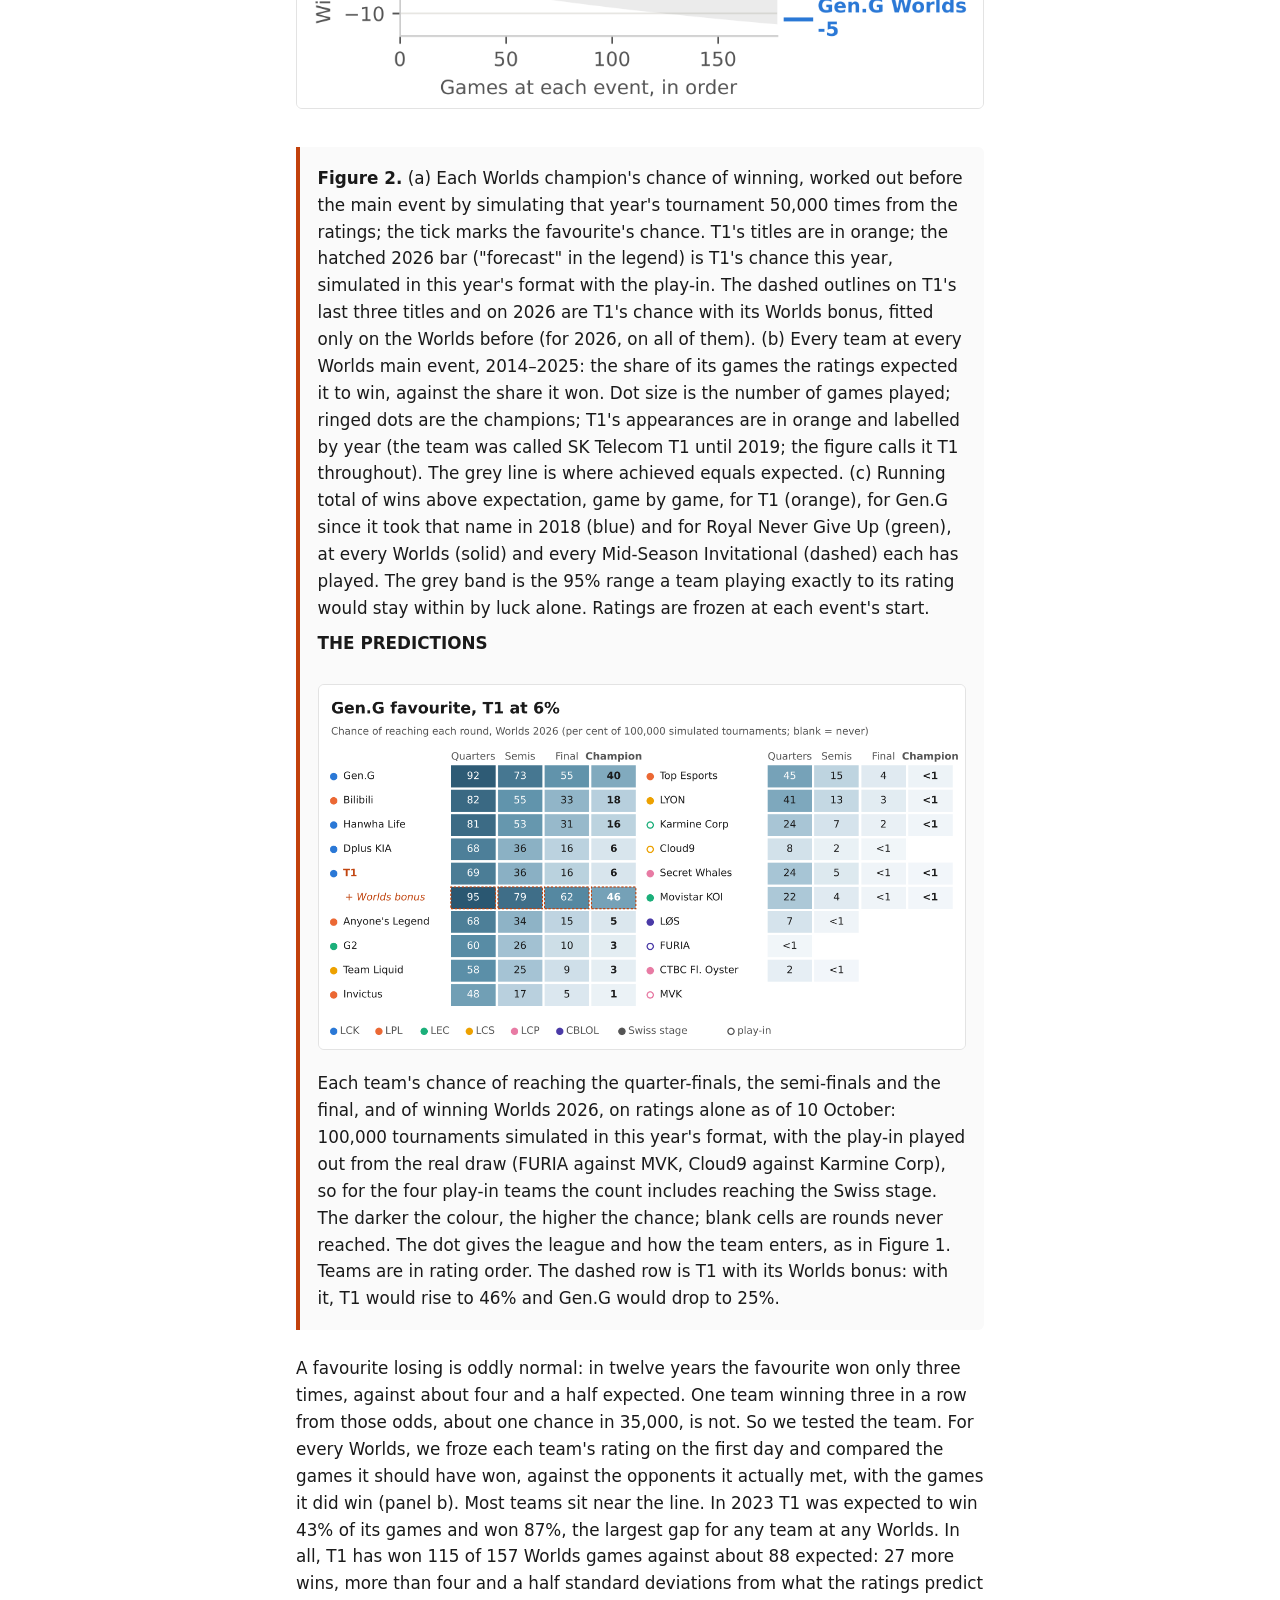
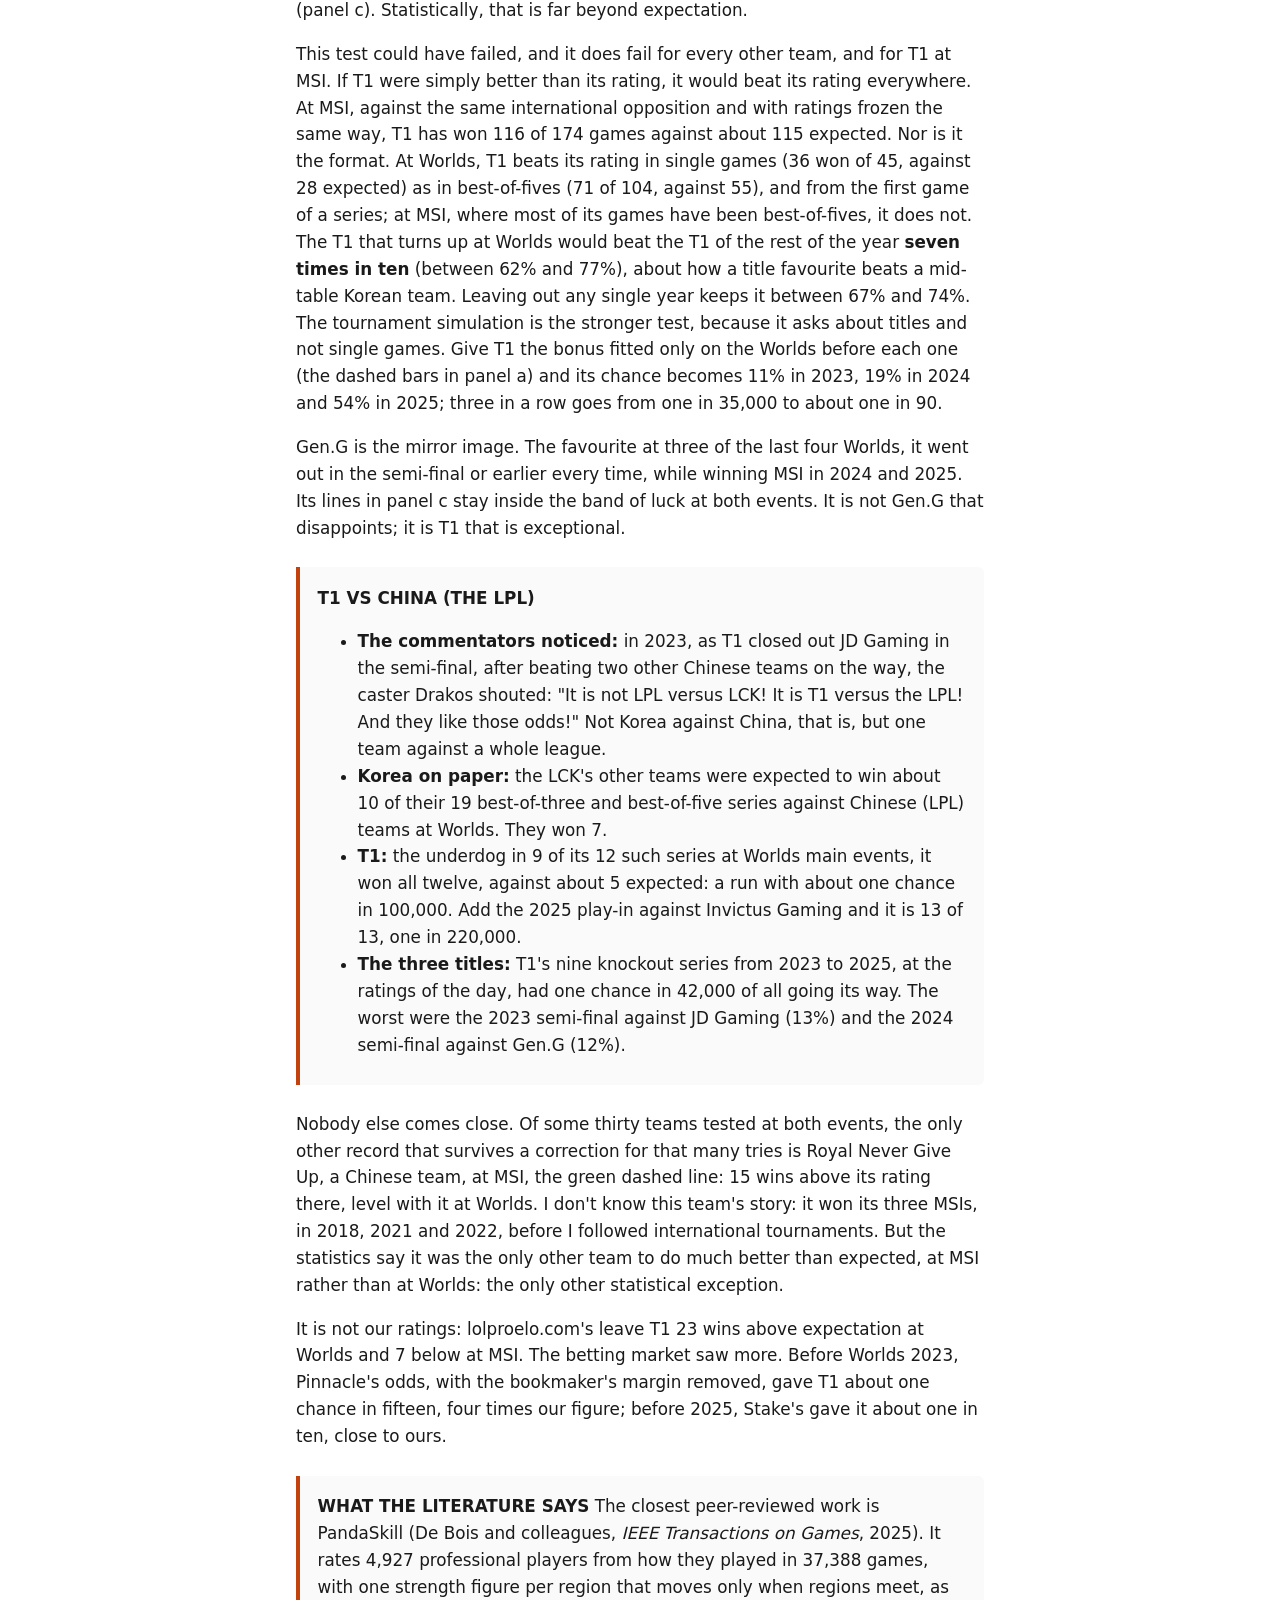
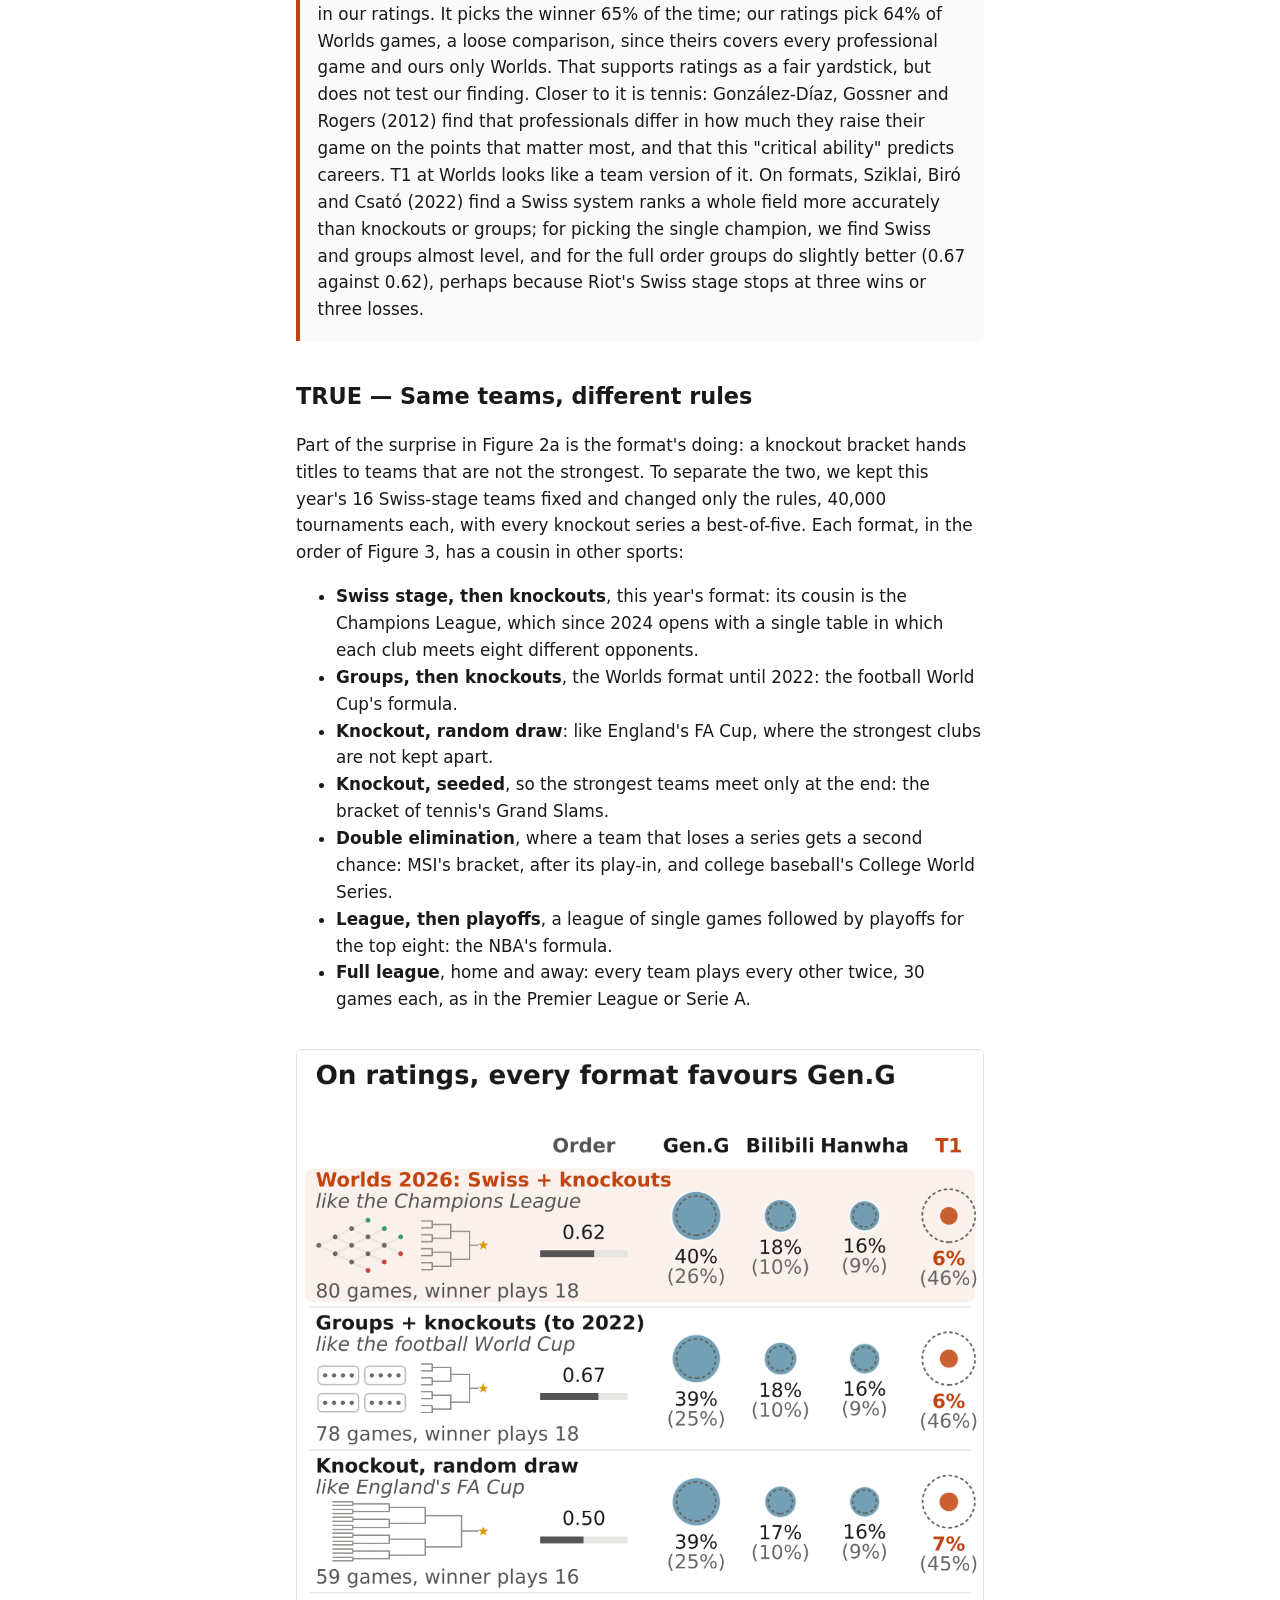
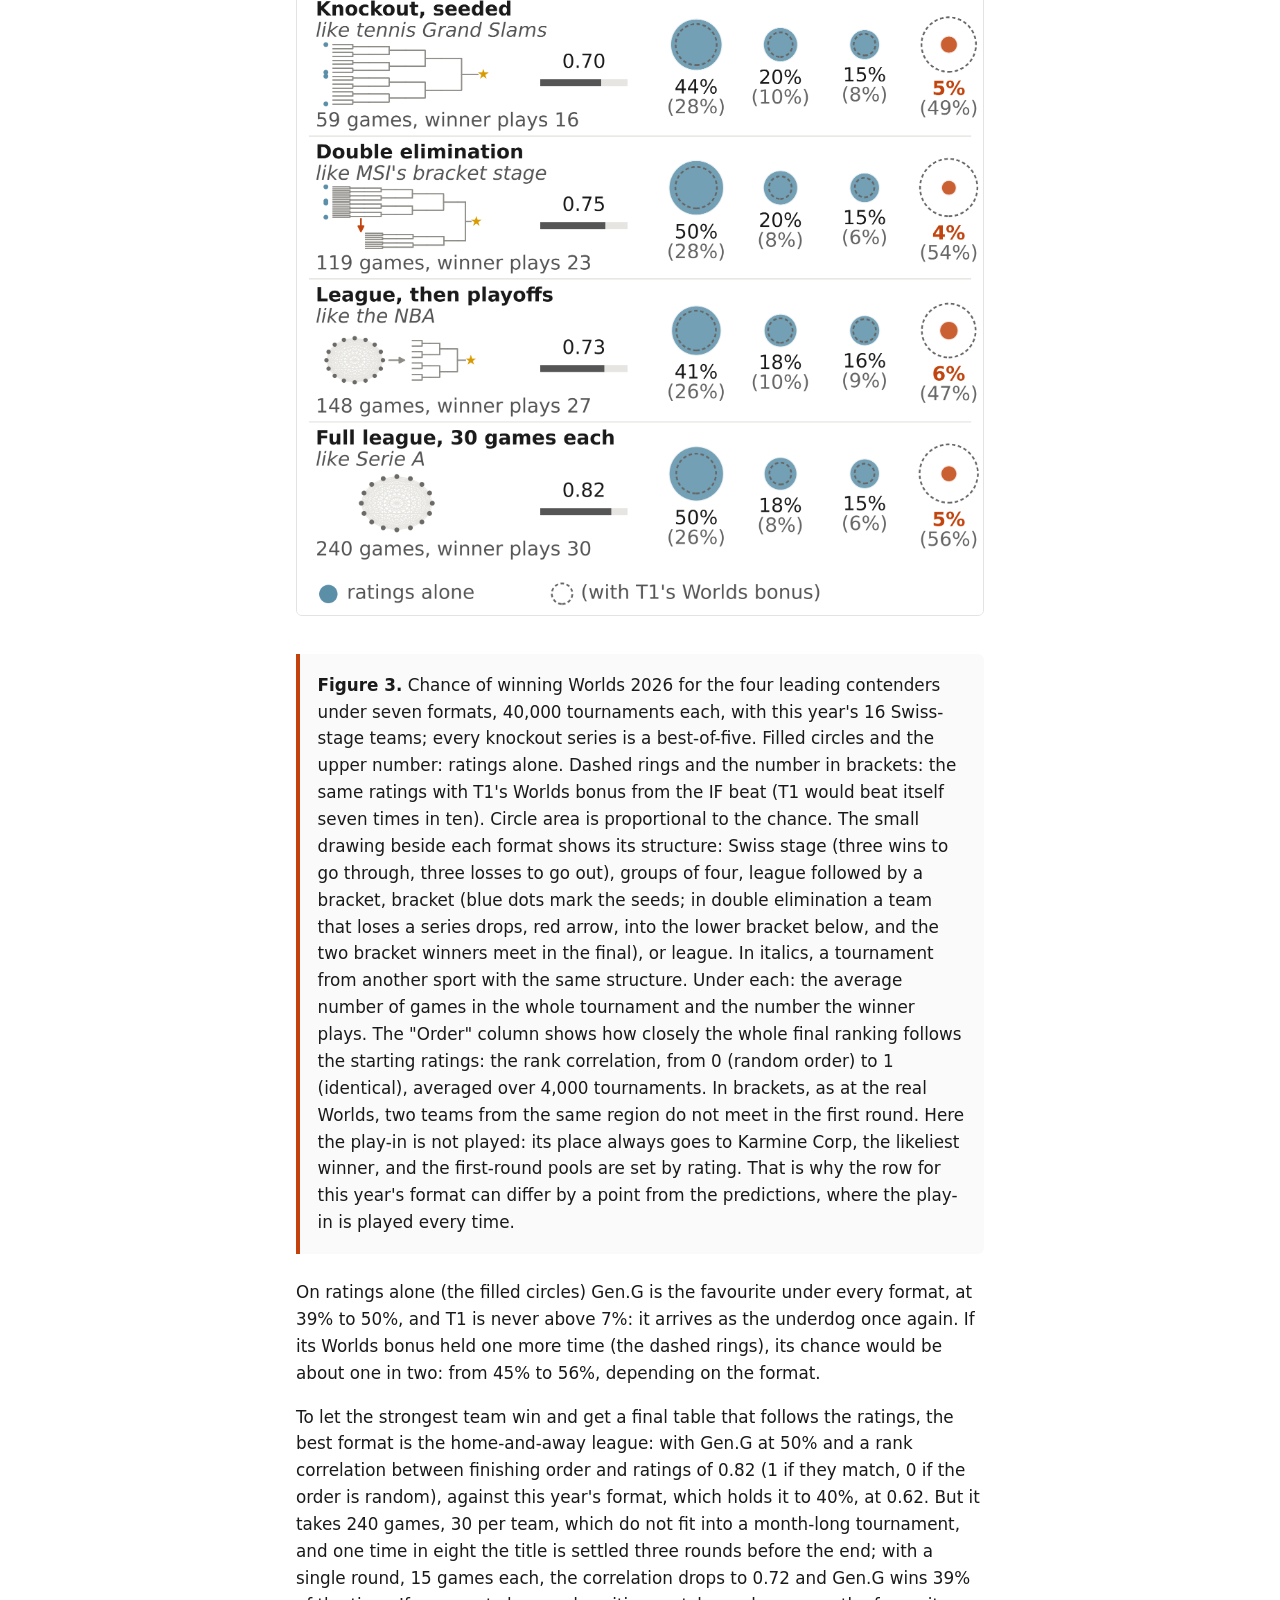
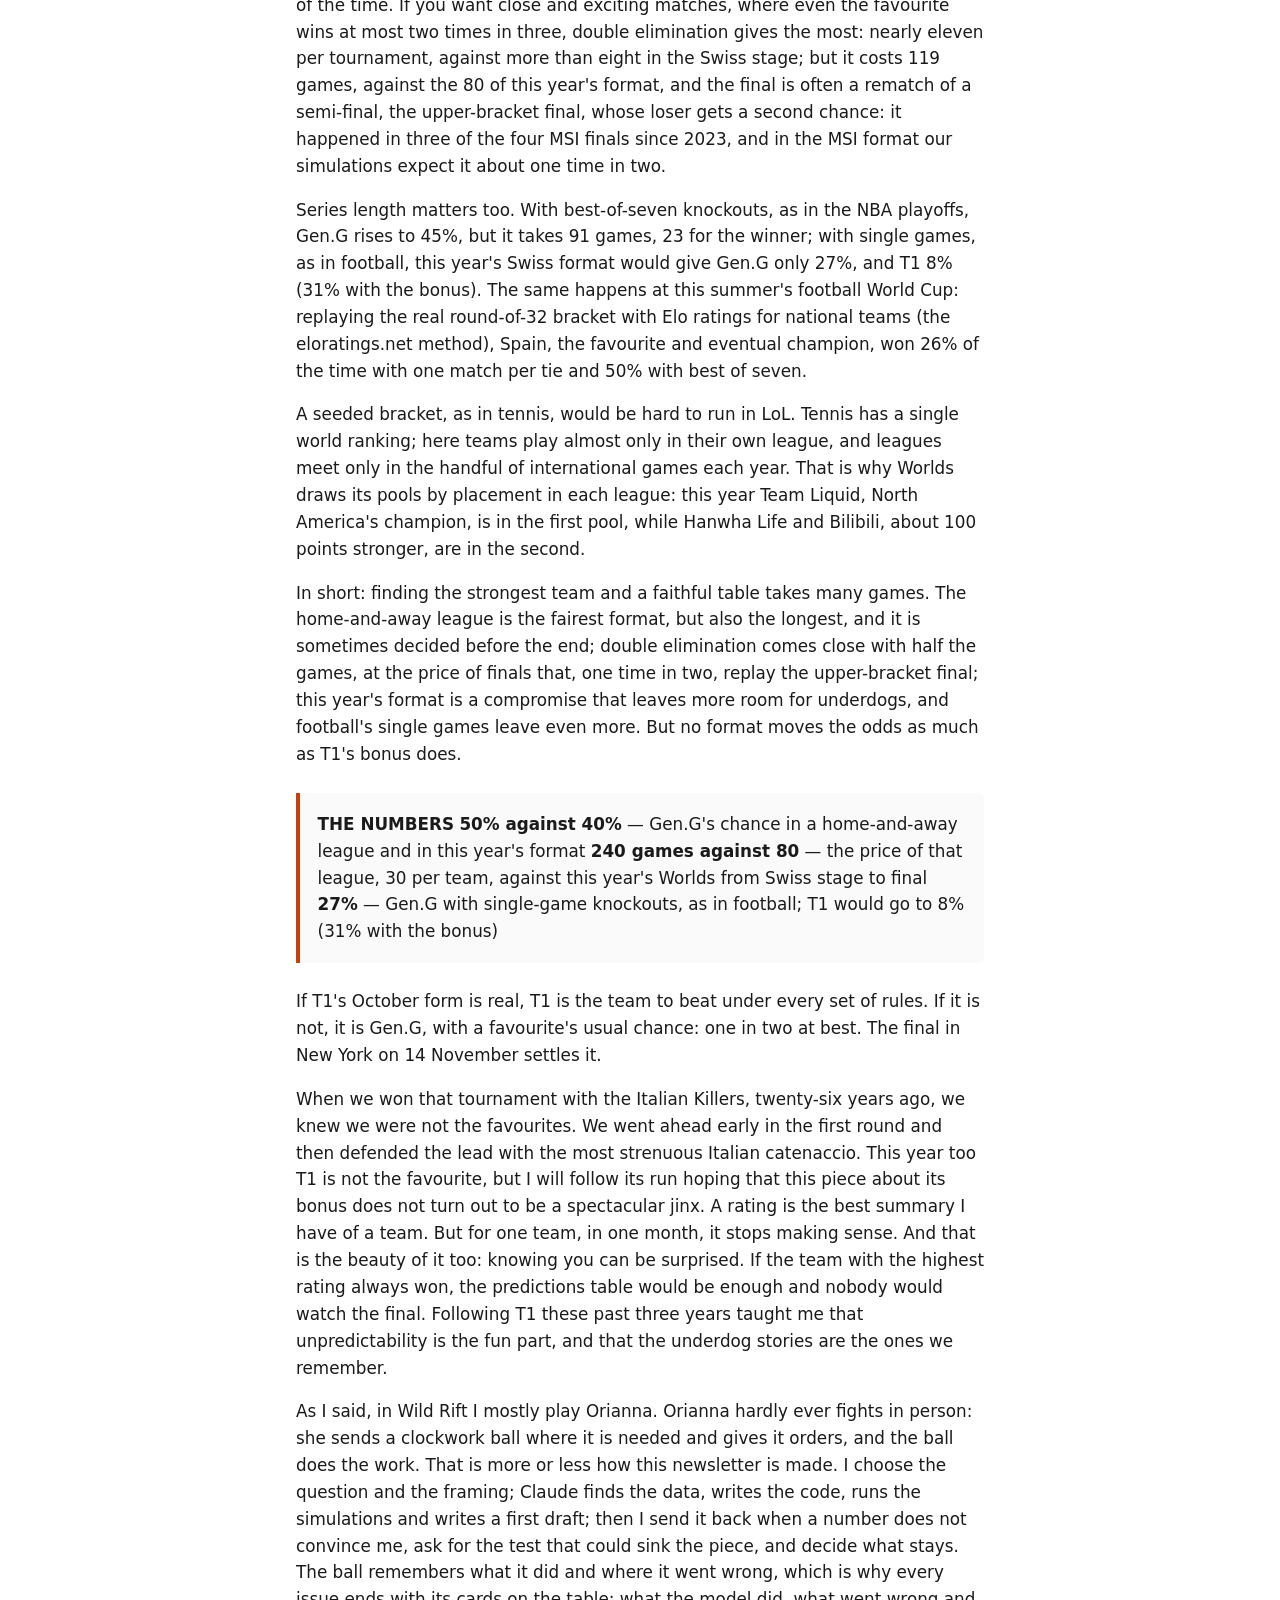
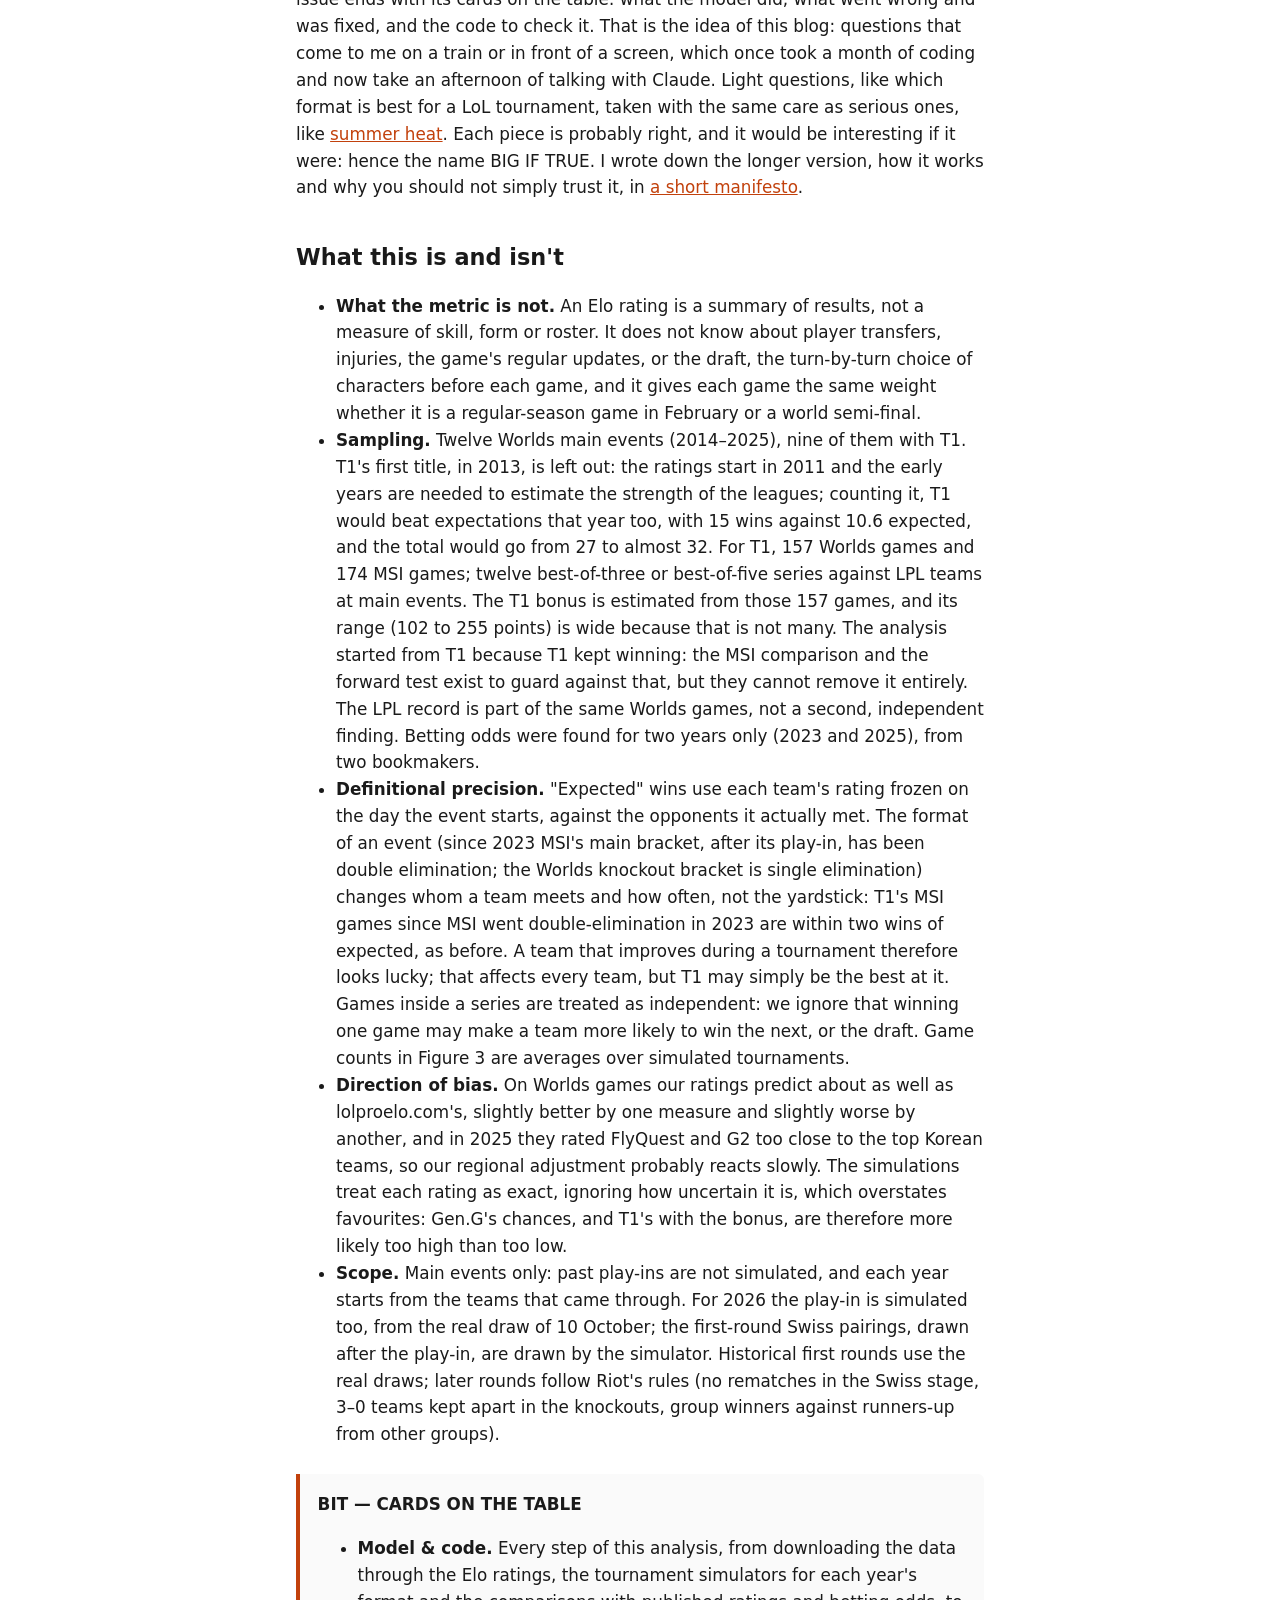
==== commit 3b522761: "Article pages: boxes render as lists again; DOI in How to cite" ====
--- a/docs/article.html
+++ b/docs/article.html
@@ -25,21 +25,25 @@
 <p>BIG IF TRUE</p>
 <p><em>T1 has won the last three League of Legends Worlds, each time as the underdog. We replayed the tournament under the rules of the football World Cup, the NBA and the Premier League to see how often the best team really wins in each format.</em></p>
 <blockquote>
-<p><strong>BIT VERDICT #002</strong>
-- <strong>The Claim:</strong> Ratings updated with this year's official games put the Korean team Gen.G at the top of the world going into League of Legends' 2026 World Championship, above the three-time defending champion, T1: enough to beat T1 about two games in three.
-- <strong>The Catch:</strong> The same ratings have underrated T1's performances over its last nine Worlds: 27 more wins than predicted in 157 games. At MSI, the year's other international tournament, T1 instead plays exactly as rated, as does every other team, with only one other exception in history.
-- <strong>The Reality:</strong> On ratings alone Gen.G wins Worlds 40% of the time and T1 6%. If T1's October bonus holds, T1 becomes the favourite in all seven formats we tried, with best-of-five series: <strong>45% to 56%</strong>. Changing the format moves less: Gen.G would go from 27% with single games to 50% with a full league.</p>
+<p><strong>BIT VERDICT #002</strong></p>
+<ul>
+<li><strong>The Claim:</strong> Ratings updated with this year's official games put the Korean team Gen.G at the top of the world going into League of Legends' 2026 World Championship, above the three-time defending champion, T1: enough to beat T1 about two games in three.</li>
+<li><strong>The Catch:</strong> The same ratings have underrated T1's performances over its last nine Worlds: 27 more wins than predicted in 157 games. At MSI, the year's other international tournament, T1 instead plays exactly as rated, as does every other team, with only one other exception in history.</li>
+<li><strong>The Reality:</strong> On ratings alone Gen.G wins Worlds 40% of the time and T1 6%. If T1's October bonus holds, T1 becomes the favourite in all seven formats we tried, with best-of-five series: <strong>45% to 56%</strong>. Changing the format moves less: Gen.G would go from 27% with single games to 50% with a full league.</li>
+</ul>
 </blockquote>
 <p><em>League of Legends is a video game played by two teams of five players, and one of the most watched esports in the world; it is also the game behind Arcane, the wonderful animated series on Netflix, which I recommend to non-gamers too; its World Championship, every autumn, is its World Cup. We rated every professional team the way chess rates players, and played every World Championship from 2014 to 2026 tens of thousands of times on a computer, to see how often the ratings pick the winner. Top leagues and international events only, 2011 to 10 October 2026.</em></p>
 <h2>BIG — The road to Worlds 2026</h2>
 <p>I would be an avid gamer, if only I had the time for it. I played video games competitively online before anyone called it esports. In 2000 (three zeros) I played a team game called Team Fortress Classic with a clan, the Italian Killers, and we surprisingly won an Italian tournament. Twenty years later, in 2020, an intern was collecting data on another team game, League of Legends, and to follow his work I started studying the game. I have never played it, but I did end up trying Wild Rift, the simpler version you play on a phone. For anyone curious, I play Orianna, a clockwork automaton the pros use a lot too. I started following the pros in 2023. That was the year of Faker's return to winning. Faker is the veteran Korean player who is to this game roughly what Paolo Maldini was to football: a player of great quality, the undisputed leader, with a very long career tied to a single team. But Faker had not won Worlds since 2016. In July he injured his arm and was out for four weeks; without him T1 was lost, and looked unlikely even to reach Worlds. He came back in August, T1 qualified, and in November Faker lifted the trophy for the fourth time. T1 then won the next two Worlds as well, each time arriving, somehow, as the underdog. In 2026 TIME named Faker among <a href="https://time.com/collection/time100-sports/2026/">the 100 most influential people in sport</a>: not just in video games, in all sports. Now Worlds is about to start again, and T1 arrives, once more, as the underdog. But can we trust these ratings? To make sense of it, I decided to try to work out the chances of winning.</p>
 <blockquote>
-<p><strong>LEAGUE OF LEGENDS IN ONE MINUTE</strong>
-- <strong>The game.</strong> Two teams of five, each player controlling one character, try to destroy the other team's base. A game lasts about half an hour; a match between two teams, a <em>series</em>, is the best of one, three or five games.
-- <strong>The leagues.</strong> Each region has a professional league: the LCK in Korea, the LPL in China, the LEC in Europe, the LCS in North America, the LCP in the Asia-Pacific and the CBLOL in Brazil. Korea and China have won every world title since 2013.
-- <strong>The two international events.</strong> The Mid-Season Invitational (MSI), in early summer, is a smaller tournament between the leagues' top teams; the World Championship (Worlds), in autumn, is the big one, with up to four teams from each of the strongest leagues.
-- <strong>Worlds 2026.</strong> A short <em>play-in</em> sends one more team to a 16-team <em>Swiss stage</em>, where each team plays opponents with the same record until it has three wins (through) or three losses (out). The eight that go through play a knockout bracket of best-of-five series, ending with the final on 14 November in New York.
-- <strong>The teams in this story.</strong> T1 is Korea's most famous team, home of Faker, and has won 6 of the 10 Worlds it has played, including the last three. Gen.G, also Korean, has been the best team on paper for most of the last four years.</p>
+<p><strong>LEAGUE OF LEGENDS IN ONE MINUTE</strong></p>
+<ul>
+<li><strong>The game.</strong> Two teams of five, each player controlling one character, try to destroy the other team's base. A game lasts about half an hour; a match between two teams, a <em>series</em>, is the best of one, three or five games.</li>
+<li><strong>The leagues.</strong> Each region has a professional league: the LCK in Korea, the LPL in China, the LEC in Europe, the LCS in North America, the LCP in the Asia-Pacific and the CBLOL in Brazil. Korea and China have won every world title since 2013.</li>
+<li><strong>The two international events.</strong> The Mid-Season Invitational (MSI), in early summer, is a smaller tournament between the leagues' top teams; the World Championship (Worlds), in autumn, is the big one, with up to four teams from each of the strongest leagues.</li>
+<li><strong>Worlds 2026.</strong> A short <em>play-in</em> sends one more team to a 16-team <em>Swiss stage</em>, where each team plays opponents with the same record until it has three wins (through) or three losses (out). The eight that go through play a knockout bracket of best-of-five series, ending with the final on 14 November in New York.</li>
+<li><strong>The teams in this story.</strong> T1 is Korea's most famous team, home of Faker, and has won 6 of the 10 Worlds it has played, including the last three. Gen.G, also Korean, has been the best team on paper for most of the last four years.</li>
+</ul>
 </blockquote>
 <p>To do it, the method I chose is Elo, the system chess uses: a win earns points, more of them against a strong opponent, and the gap between two ratings gives the chance that one beats the other. I used about 51,000 games from every region's top league and every international event since 2011. Because teams mostly play inside their own league, each league also carries a strength rating of its own, which moves only when teams from different leagues meet. Players change teams every winter, so at the start of each year I restart each team's rating at its league's average, while the league's strength carries over; this predicts the results of past Worlds better than carrying individual teams' ratings from one season to the next.</p>
 <p><img alt="Figure 1" src="figures/fig-002-big-worlds-elo-2026.png" /></p>
@@ -67,11 +71,13 @@
 <p>This test could have failed, and it does fail for every other team, and for T1 at MSI. If T1 were simply better than its rating, it would beat its rating everywhere. At MSI, against the same international opposition and with ratings frozen the same way, T1 has won 116 of 174 games against about 115 expected. Nor is it the format. At Worlds, T1 beats its rating in single games (36 won of 45, against 28 expected) as in best-of-fives (71 of 104, against 55), and from the first game of a series; at MSI, where most of its games have been best-of-fives, it does not. The T1 that turns up at Worlds would beat the T1 of the rest of the year <strong>seven times in ten</strong> (between 62% and 77%), about how a title favourite beats a mid-table Korean team. Leaving out any single year keeps it between 67% and 74%. The tournament simulation is the stronger test, because it asks about titles and not single games. Give T1 the bonus fitted only on the Worlds before each one (the dashed bars in panel a) and its chance becomes 11% in 2023, 19% in 2024 and 54% in 2025; three in a row goes from one in 35,000 to about one in 90.</p>
 <p>Gen.G is the mirror image. The favourite at three of the last four Worlds, it went out in the semi-final or earlier every time, while winning MSI in 2024 and 2025. Its lines in panel c stay inside the band of luck at both events. It is not Gen.G that disappoints; it is T1 that is exceptional.</p>
 <blockquote>
-<p><strong>T1 VS CHINA (THE LPL)</strong>
-- <strong>The commentators noticed:</strong> in 2023, as T1 closed out JD Gaming in the semi-final, after beating two other Chinese teams on the way, the caster Drakos shouted: "It is not LPL versus LCK! It is T1 versus the LPL! And they like those odds!" Not Korea against China, that is, but one team against a whole league.
-- <strong>Korea on paper:</strong> the LCK's other teams were expected to win about 10 of their 19 best-of-three and best-of-five series against Chinese (LPL) teams at Worlds. They won 7.
-- <strong>T1:</strong> the underdog in 9 of its 12 such series at Worlds main events, it won all twelve, against about 5 expected: a run with about one chance in 100,000. Add the 2025 play-in against Invictus Gaming and it is 13 of 13, one in 220,000.
-- <strong>The three titles:</strong> T1's nine knockout series from 2023 to 2025, at the ratings of the day, had one chance in 42,000 of all going its way. The worst were the 2023 semi-final against JD Gaming (13%) and the 2024 semi-final against Gen.G (12%).</p>
+<p><strong>T1 VS CHINA (THE LPL)</strong></p>
+<ul>
+<li><strong>The commentators noticed:</strong> in 2023, as T1 closed out JD Gaming in the semi-final, after beating two other Chinese teams on the way, the caster Drakos shouted: "It is not LPL versus LCK! It is T1 versus the LPL! And they like those odds!" Not Korea against China, that is, but one team against a whole league.</li>
+<li><strong>Korea on paper:</strong> the LCK's other teams were expected to win about 10 of their 19 best-of-three and best-of-five series against Chinese (LPL) teams at Worlds. They won 7.</li>
+<li><strong>T1:</strong> the underdog in 9 of its 12 such series at Worlds main events, it won all twelve, against about 5 expected: a run with about one chance in 100,000. Add the 2025 play-in against Invictus Gaming and it is 13 of 13, one in 220,000.</li>
+<li><strong>The three titles:</strong> T1's nine knockout series from 2023 to 2025, at the ratings of the day, had one chance in 42,000 of all going its way. The worst were the 2023 semi-final against JD Gaming (13%) and the 2024 semi-final against Gen.G (12%).</li>
+</ul>
 </blockquote>
 <p>Nobody else comes close. Of some thirty teams tested at both events, the only other record that survives a correction for that many tries is Royal Never Give Up, a Chinese team, at MSI, the green dashed line: 15 wins above its rating there, level with it at Worlds. I don't know this team's story: it won its three MSIs, in 2018, 2021 and 2022, before I followed international tournaments. But the statistics say it was the only other team to do much better than expected, at MSI rather than at Worlds: the only other statistical exception.</p>
 <p>It is not our ratings: lolproelo.com's leave T1 23 wins above expectation at Worlds and 7 below at MSI. The betting market saw more. Before Worlds 2023, Pinnacle's odds, with the bookmaker's margin removed, gave T1 about one chance in fifteen, four times our figure; before 2025, Stake's gave it about one in ten, close to ours.</p>
@@ -117,32 +123,38 @@
 <li><strong>Scope.</strong> Main events only: past play-ins are not simulated, and each year starts from the teams that came through. For 2026 the play-in is simulated too, from the real draw of 10 October; the first-round Swiss pairings, drawn after the play-in, are drawn by the simulator. Historical first rounds use the real draws; later rounds follow Riot's rules (no rematches in the Swiss stage, 3–0 teams kept apart in the knockouts, group winners against runners-up from other groups).</li>
 </ul>
 <blockquote>
-<p><strong>BIT — CARDS ON THE TABLE</strong>
-- <strong>Model &amp; code.</strong> Every step of this analysis, from downloading the data through the Elo ratings, the tournament simulators for each year's format and the comparisons with published ratings and betting odds, to the charts, was written and executed by Claude Opus 5.5 (Anthropic), in one extended session working from my instructions. I set the questions and the framing; the model did the work.
-- <strong>Usage.</strong> At least 63 million effective tokens (Claude Opus 5.5, in a Cowork chat and in Claude Code), counting only the parts of the work the logs kept; the true figure is higher. <a href="https://github.com/bigiftruebits/bit-002-worlds-t1/blob/main/USAGE.md">What was counted is in the repository.</a>
-- <strong>Bugs found and fixed in development.</strong>
-  - My own 2025 notebook, the starting point: it played every knockout series as one game instead of best-of-five, which flattens the odds towards upsets; it drew the play-in result once and reused it for all 100,000 tournaments; it re-shuffled the wrong group before the last Swiss round.
-  - A text match counted the IEM World Championship, a different tournament, as Worlds, which inflated T1's over-performance by two wins.
-  - Group-stage tiebreakers skipped Riot's head-to-head rule (effect at most 0.3 percentage points).
-  - The first table of Korea–China series used stale 2025 ratings and merged pairs of single games into series; rebuilt from Leaguepedia match ids, T1's unbeaten run against the LPL went from one in 48,000 to one in 100,000.
-  - Teams renamed over the years (SK Telecom T1 to T1, Samsung Galaxy to Gen.G, DAMWON to Dplus KIA) had to be joined by hand, or their ratings would have restarted.
-  - The first version of the ratings pulled the leagues' strength part of the way back together each winter. Testing showed this made Worlds predictions worse; the final version carries it over in full.
-  - North America's last qualifying result was first taken from Wikipedia, which had it the wrong way round (Cloud9 beating LYON). Checking two news reports the next day showed LYON had won; the forecast was rerun.
-  - An early figure listed Team Liquid's path to Worlds as undecided when it was already sure of the Swiss stage.
-  - The Italian figures came out with a stretched vertical scale: the step that translates the labels changed their limits. All were redrawn.
-  - The comparison with a Bradley–Terry model first predicted 50% of games right, no better than chance: its time weights were not normalised. Fixed.
-  - The code that rebuilds the order of games inside a series used a function that changes at every run: rebuilding the file reorders 978 of 51,034 games (1.9%). The published numbers use the original file; the effect on ratings is a few points at most.
-  - The text said "six results added by hand" when there were five; with the Brazilian final they became six.
-  - An aside of mine placed Royal Never Give Up's success before I followed the game; two of its three MSI titles came after. I rewrote it.
-  - The Figure 1 script still drew an old title ("T1 joint fourth"); the published figure was right, but anyone rerunning the code would have seen the old title.
-  - <a href="https://github.com/bigiftruebits/bit-002-worlds-t1/blob/main/NOTES.md">The full log is in the repository.</a> Every error listed here was caught and fixed before publication. I cannot promise none remain.
-- <strong>Data sources.</strong> Game and series results: Leaguepedia, via the <code>gptilt/lol-esports-matches</code> dataset on Hugging Face (snapshot of 27 September 2026, CC BY-SA 3.0), plus six series results from 27 September to 10 October added by hand from Sheep Esports, Dot Esports, Terra, Strafe and Pichau Arena. Riot Games' LoL Esports Global Power Rankings, 2024–2026. lolproelo.com ratings as of the day before each Worlds and MSI. Betting odds: Pinnacle's outright preview of 26 September 2023, and Stake's outright odds as reported by win.gg on 13 October 2025, margin removed by normalising. Worlds formats and rules: Wikipedia's tournament pages for 2019 and 2024, and the 2026 format and qualification as reported by Sheep Esports, esports.gg, Fragster and Insider Gaming. Faker's 2023 injury: Wikipedia, "Faker (gamer)"; Dexerto, 19 November 2023. Drakos's call, T1 against JD Gaming, Worlds 2023 semi-final broadcast, as transcribed by the author. Football: national-team results from the <code>martj42/international_results</code> dataset on GitHub (to 6 October 2026), with Elo ratings we computed using eloratings.net's published method.
-- <strong>Related peer-reviewed work.</strong>
-  - De Bois, M., Parmentier, F., Puget, R., Tanti, M., &amp; Peltier, J. (2025). "PandaSkill — Player Performance and Skill Rating in Esports: Application to League of Legends." <em>IEEE Transactions on Games</em> 17(4), 989–1002. doi:10.1109/TG.2025.3581070. Rates players and regions with the same two-level idea as ours and predicts about as well; it does not look at T1 or at Worlds against MSI. Figures quoted from the arXiv version (2501.10049).
-  - González-Díaz, J., Gossner, O., &amp; Rogers, B. W. (2012). "Performing best when it matters most: Evidence from professional tennis." <em>Journal of Economic Behavior &amp; Organization</em> 84(3), 767–781. doi:10.1016/j.jebo.2012.09.021. Players differ in "critical ability", raising their game on important points: the individual analogue of a Worlds-specific bonus.
-  - Sziklai, B. R., Biró, P., &amp; Csató, L. (2022). "The efficacy of tournament designs." <em>Computers &amp; Operations Research</em>, 144, 105821. doi:10.1016/j.cor.2022.105821 (arXiv 2103.06023). Finds the Swiss system the most accurate design for ranking a field; it asks about the whole ranking, not the champion.
-- <strong>Code and data.</strong> <a href="https://github.com/bigiftruebits/bit-002-worlds-t1">github.com/bigiftruebits/bit-002-worlds-t1</a>; archived, code and data together, at <a href="https://doi.org/10.5281/zenodo.23326955">10.5281/zenodo.23326955</a>.
-- <strong>How to cite.</strong> This is not a peer-reviewed publication. If you need to reference it anyway, cite the archived code and data: Gallotti, R. (2026). BIG IF TRUE #002: T1: the Korean esports team that transforms in October [Code and data]. Zenodo. <a href="https://doi.org/10.5281/zenodo.23326955">10.5281/zenodo.23326955</a></p>
+<p><strong>BIT — CARDS ON THE TABLE</strong></p>
+<ul>
+<li><strong>Model &amp; code.</strong> Every step of this analysis, from downloading the data through the Elo ratings, the tournament simulators for each year's format and the comparisons with published ratings and betting odds, to the charts, was written and executed by Claude Opus 5.5 (Anthropic), in one extended session working from my instructions. I set the questions and the framing; the model did the work.</li>
+<li><strong>Usage.</strong> At least 63 million effective tokens (Claude Opus 5.5, in a Cowork chat and in Claude Code), counting only the parts of the work the logs kept; the true figure is higher. <a href="https://github.com/bigiftruebits/bit-002-worlds-t1/blob/main/USAGE.md">What was counted is in the repository.</a></li>
+<li><strong>Bugs found and fixed in development.</strong><ul>
+<li>My own 2025 notebook, the starting point: it played every knockout series as one game instead of best-of-five, which flattens the odds towards upsets; it drew the play-in result once and reused it for all 100,000 tournaments; it re-shuffled the wrong group before the last Swiss round.</li>
+<li>A text match counted the IEM World Championship, a different tournament, as Worlds, which inflated T1's over-performance by two wins.</li>
+<li>Group-stage tiebreakers skipped Riot's head-to-head rule (effect at most 0.3 percentage points).</li>
+<li>The first table of Korea–China series used stale 2025 ratings and merged pairs of single games into series; rebuilt from Leaguepedia match ids, T1's unbeaten run against the LPL went from one in 48,000 to one in 100,000.</li>
+<li>Teams renamed over the years (SK Telecom T1 to T1, Samsung Galaxy to Gen.G, DAMWON to Dplus KIA) had to be joined by hand, or their ratings would have restarted.</li>
+<li>The first version of the ratings pulled the leagues' strength part of the way back together each winter. Testing showed this made Worlds predictions worse; the final version carries it over in full.</li>
+<li>North America's last qualifying result was first taken from Wikipedia, which had it the wrong way round (Cloud9 beating LYON). Checking two news reports the next day showed LYON had won; the forecast was rerun.</li>
+<li>An early figure listed Team Liquid's path to Worlds as undecided when it was already sure of the Swiss stage.</li>
+<li>The Italian figures came out with a stretched vertical scale: the step that translates the labels changed their limits. All were redrawn.</li>
+<li>The comparison with a Bradley–Terry model first predicted 50% of games right, no better than chance: its time weights were not normalised. Fixed.</li>
+<li>The code that rebuilds the order of games inside a series used a function that changes at every run: rebuilding the file reorders 978 of 51,034 games (1.9%). The published numbers use the original file; the effect on ratings is a few points at most.</li>
+<li>The text said "six results added by hand" when there were five; with the Brazilian final they became six.</li>
+<li>An aside of mine placed Royal Never Give Up's success before I followed the game; two of its three MSI titles came after. I rewrote it.</li>
+<li>The Figure 1 script still drew an old title ("T1 joint fourth"); the published figure was right, but anyone rerunning the code would have seen the old title.</li>
+<li><a href="https://github.com/bigiftruebits/bit-002-worlds-t1/blob/main/NOTES.md">The full log is in the repository.</a> Every error listed here was caught and fixed before publication. I cannot promise none remain.</li>
+</ul>
+</li>
+<li><strong>Data sources.</strong> Game and series results: Leaguepedia, via the <code>gptilt/lol-esports-matches</code> dataset on Hugging Face (snapshot of 27 September 2026, CC BY-SA 3.0), plus six series results from 27 September to 10 October added by hand from Sheep Esports, Dot Esports, Terra, Strafe and Pichau Arena. Riot Games' LoL Esports Global Power Rankings, 2024–2026. lolproelo.com ratings as of the day before each Worlds and MSI. Betting odds: Pinnacle's outright preview of 26 September 2023, and Stake's outright odds as reported by win.gg on 13 October 2025, margin removed by normalising. Worlds formats and rules: Wikipedia's tournament pages for 2019 and 2024, and the 2026 format and qualification as reported by Sheep Esports, esports.gg, Fragster and Insider Gaming. Faker's 2023 injury: Wikipedia, "Faker (gamer)"; Dexerto, 19 November 2023. Drakos's call, T1 against JD Gaming, Worlds 2023 semi-final broadcast, as transcribed by the author. Football: national-team results from the <code>martj42/international_results</code> dataset on GitHub (to 6 October 2026), with Elo ratings we computed using eloratings.net's published method.</li>
+<li><strong>Related peer-reviewed work.</strong><ul>
+<li>De Bois, M., Parmentier, F., Puget, R., Tanti, M., &amp; Peltier, J. (2025). "PandaSkill — Player Performance and Skill Rating in Esports: Application to League of Legends." <em>IEEE Transactions on Games</em> 17(4), 989–1002. doi:10.1109/TG.2025.3581070. Rates players and regions with the same two-level idea as ours and predicts about as well; it does not look at T1 or at Worlds against MSI. Figures quoted from the arXiv version (2501.10049).</li>
+<li>González-Díaz, J., Gossner, O., &amp; Rogers, B. W. (2012). "Performing best when it matters most: Evidence from professional tennis." <em>Journal of Economic Behavior &amp; Organization</em> 84(3), 767–781. doi:10.1016/j.jebo.2012.09.021. Players differ in "critical ability", raising their game on important points: the individual analogue of a Worlds-specific bonus.</li>
+<li>Sziklai, B. R., Biró, P., &amp; Csató, L. (2022). "The efficacy of tournament designs." <em>Computers &amp; Operations Research</em>, 144, 105821. doi:10.1016/j.cor.2022.105821 (arXiv 2103.06023). Finds the Swiss system the most accurate design for ranking a field; it asks about the whole ranking, not the champion.</li>
+</ul>
+</li>
+<li><strong>Code and data.</strong> <a href="https://github.com/bigiftruebits/bit-002-worlds-t1">github.com/bigiftruebits/bit-002-worlds-t1</a>; archived, code and data together, at <a href="https://doi.org/10.5281/zenodo.23326955">10.5281/zenodo.23326955</a>.</li>
+<li><strong>How to cite.</strong> This is not a peer-reviewed publication. If you need to reference it anyway, cite the archived code and data: Gallotti, R. (2026). BIG IF TRUE #002: T1: the Korean esports team that transforms in October [Code and data]. Zenodo. <a href="https://doi.org/10.5281/zenodo.23326955">10.5281/zenodo.23326955</a></li>
+</ul>
 </blockquote>
 <p><em>I would rather someone found a mistake than that nobody looked. <a href="https://github.com/bigiftruebits/bit-002-worlds-t1">Code and data</a> are open, and published with every issue.</em></p>
 <div class="btns"><a class="main" href="https://bigiftruebits.substack.com/p/worlds-t1">Read and subscribe on Substack</a><a href="articolo.html">Leggi in italiano</a><a href="./">Figures, data and code</a></div>
